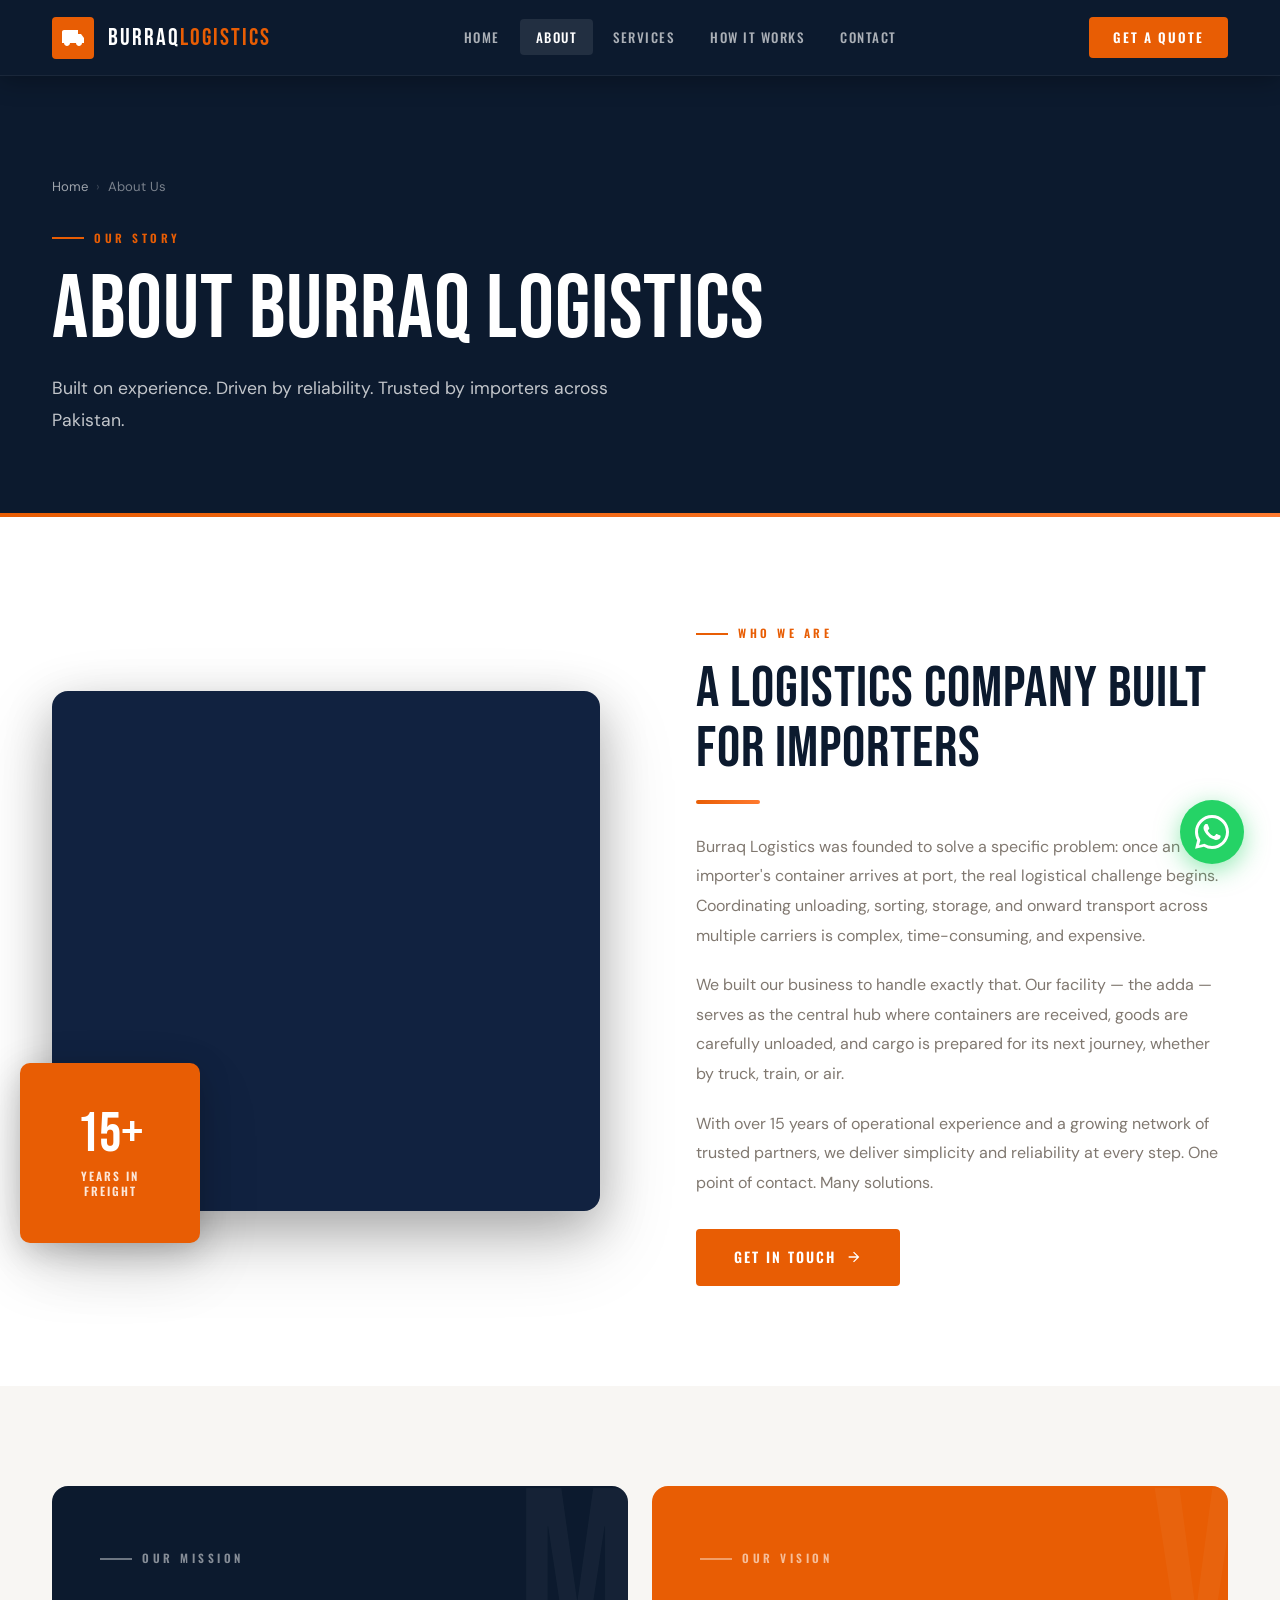
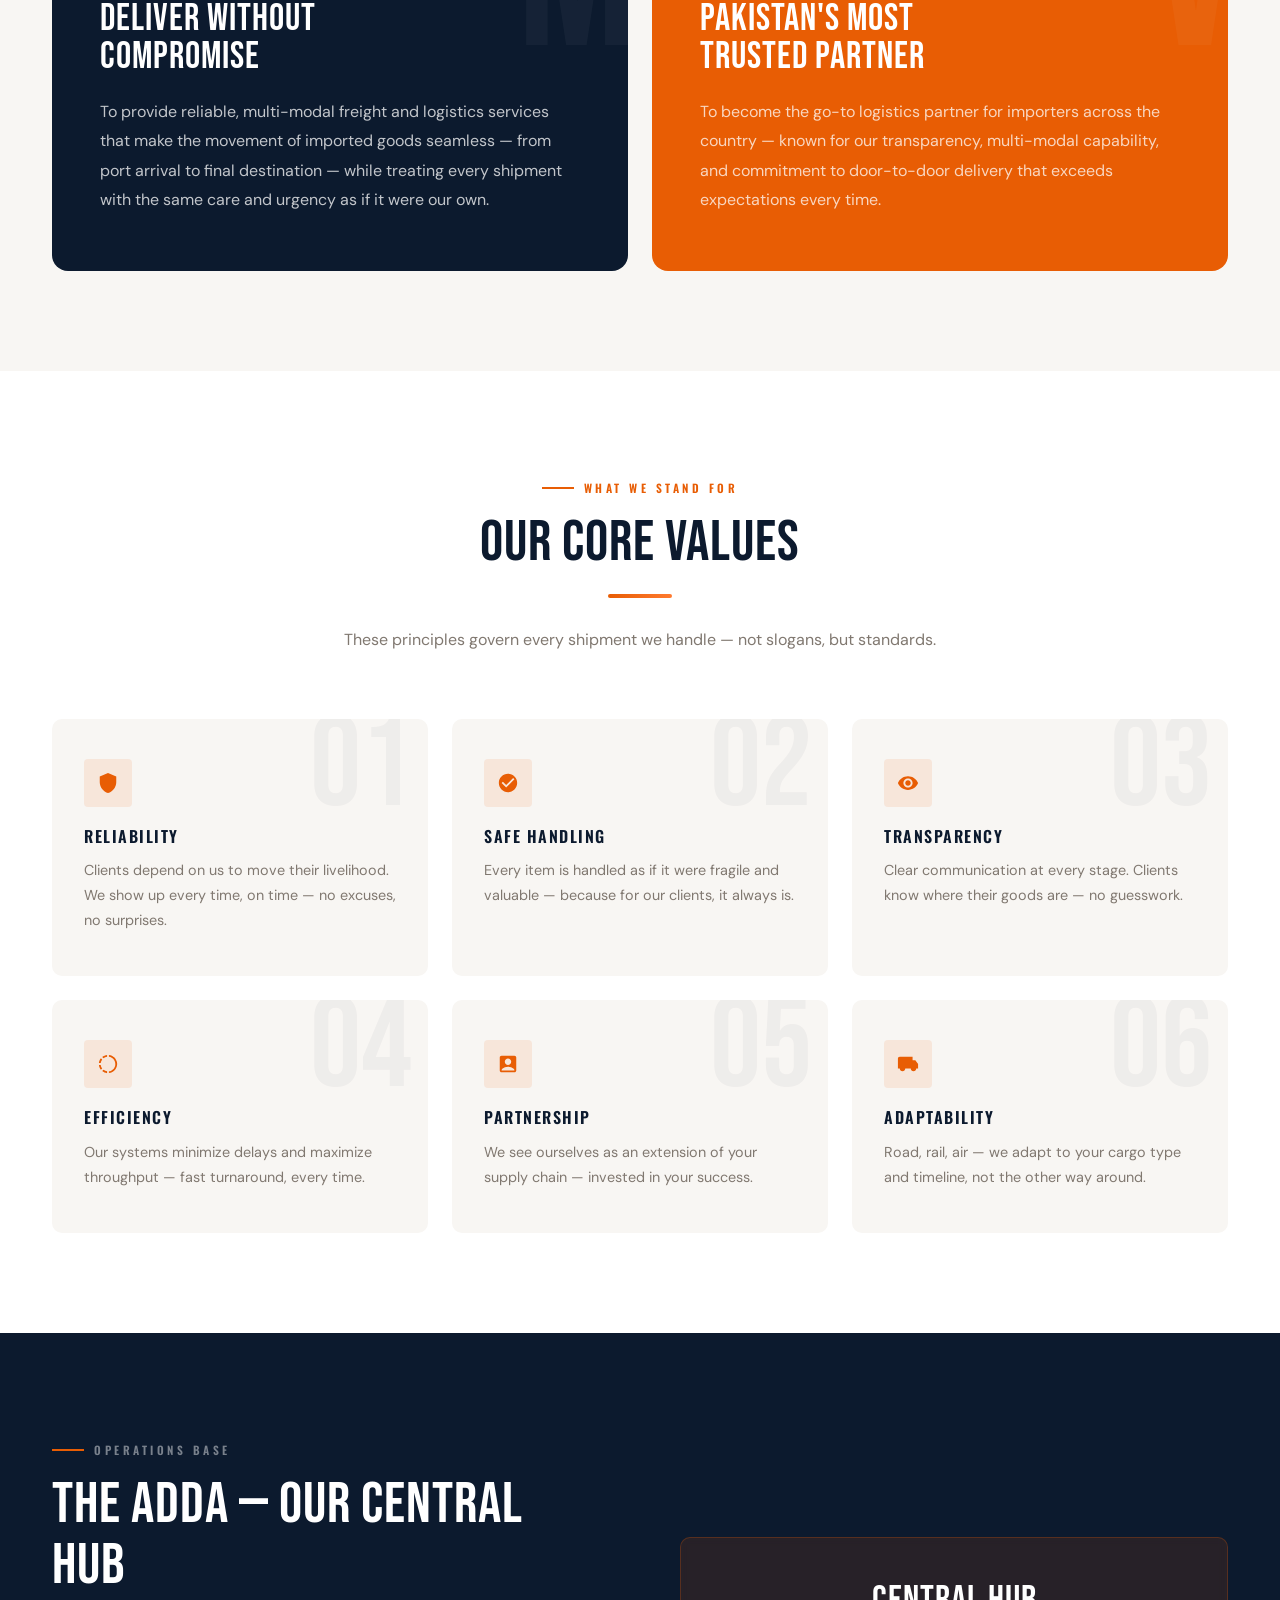
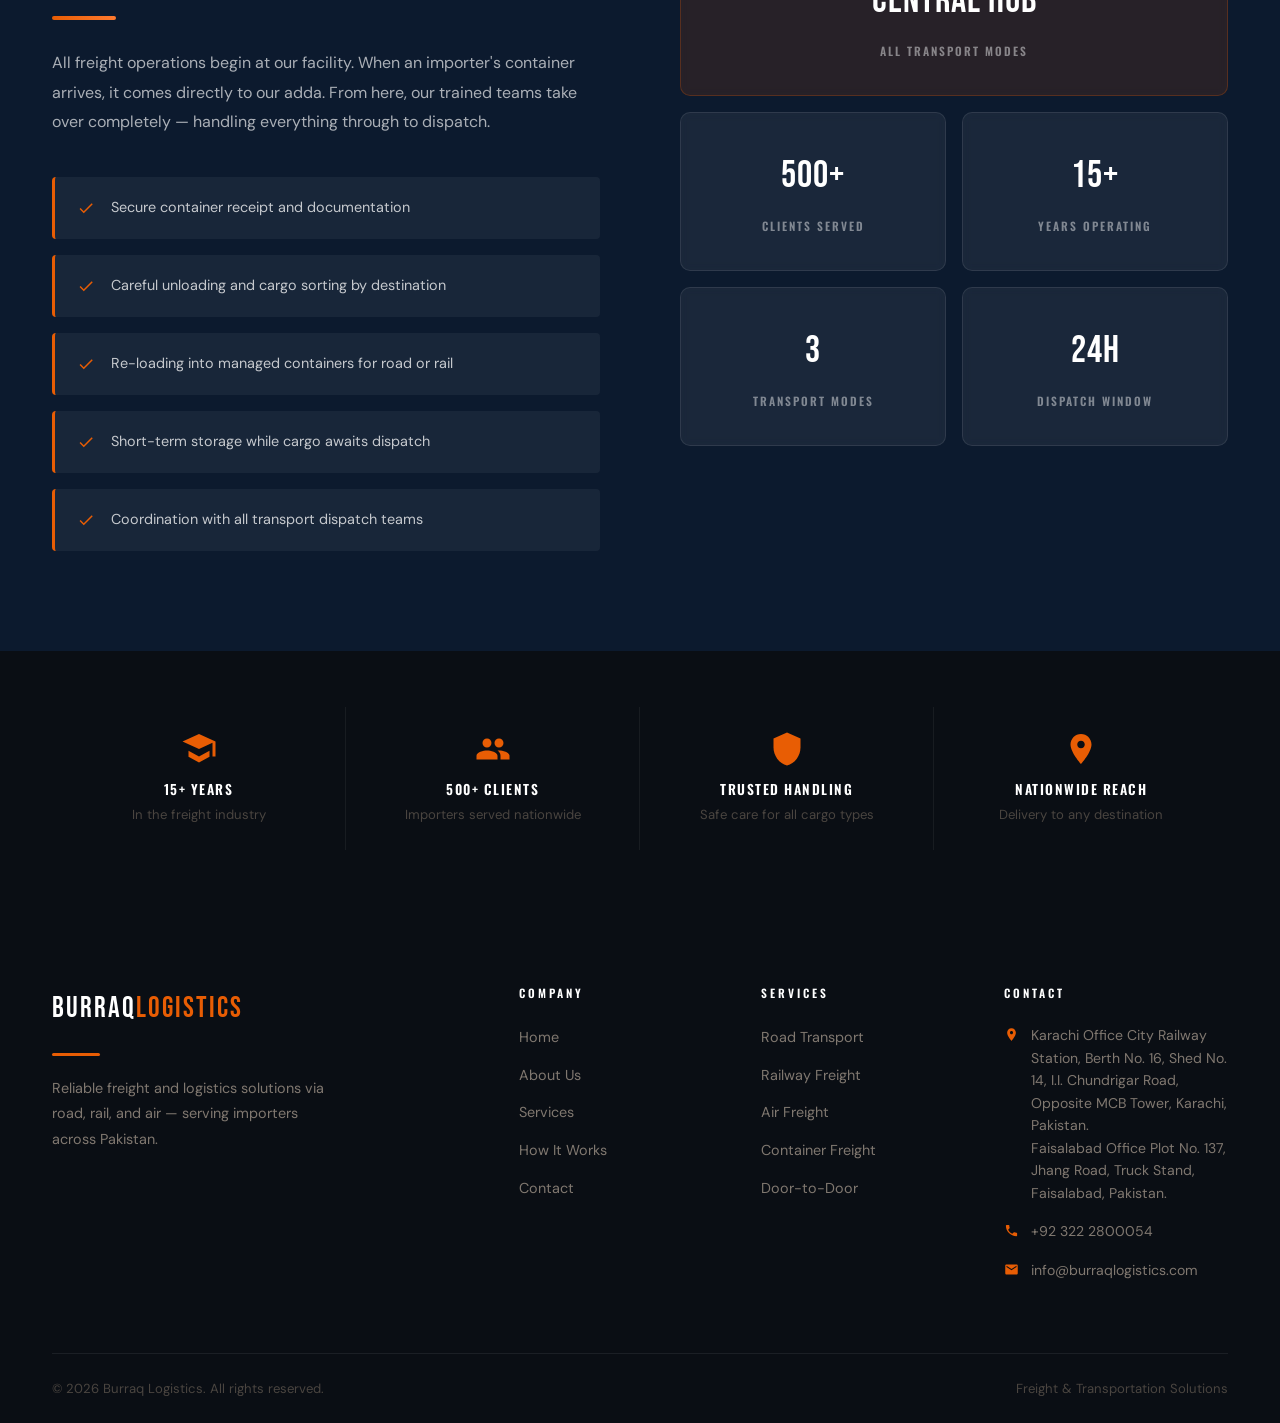
==== about.html @ 2a119b85 "address" ====
<!DOCTYPE html>
<html lang="en">
<head>
  <meta charset="UTF-8" />
  <meta name="viewport" content="width=device-width, initial-scale=1.0" />
  <meta name="description" content="About Burraq Logistics — our story, mission, values, and the facility behind Pakistan's trusted freight operations." />
  <title>About Us — Burraq Logistics</title>
  <link rel="stylesheet" href="css/global.css" />
  <link rel="stylesheet" href="css/about.css" />
</head>
<body>

  <!-- NAVBAR -->
  <nav class="navbar">
    <div class="container navbar__inner">
      <a href="index.html" class="navbar__logo">
        <div class="navbar__logo-mark">
          <svg viewBox="0 0 24 24"><path d="M20 8h-3V4H3c-1.1 0-2 .9-2 2v11h2c0 1.66 1.34 3 3 3s3-1.34 3-3h6c0 1.66 1.34 3 3 3s3-1.34 3-3h2v-5l-3-4z"/></svg>
        </div>
        <span class="navbar__logo-name">Burraq<span>Logistics</span></span>
      </a>
      <ul class="navbar__links">
        <li><a href="index.html">Home</a></li>
        <li><a href="about.html" class="active">About</a></li>
        <li><a href="services.html">Services</a></li>
        <li><a href="how-it-works.html">How It Works</a></li>
        <li><a href="contact.html">Contact</a></li>
      </ul>
      <a href="contact.html" class="navbar__cta">Get a Quote</a>
      <button class="navbar__hamburger" aria-label="Toggle menu" aria-expanded="false">
        <span></span><span></span><span></span>
      </button>
    </div>
    <div class="navbar__mobile-menu">
      <a href="index.html">Home</a>
      <a href="about.html">About</a>
      <a href="services.html">Services</a>
      <a href="how-it-works.html">How It Works</a>
      <a href="contact.html">Contact</a>
      <a href="contact.html" style="color:var(--orange);margin-top:8px;">Get a Quote →</a>
    </div>
  </nav>


  <!-- ============================================================
       PAGE HERO
       IMAGE: images/about-hero.jpg → search "warehouse logistics aerial"
  ============================================================ -->
  <header class="page-hero about-hero">
    <div class="container">
      <div class="page-hero__content">
        <nav class="breadcrumb">
          <a href="index.html">Home</a>
          <span class="sep">›</span>
          <span>About Us</span>
        </nav>
        <span class="eyebrow">Our Story</span>
        <h1>About Burraq Logistics</h1>
        <p>Built on experience. Driven by reliability. Trusted by importers across Pakistan.</p>
      </div>
    </div>
  </header>


  <!-- ============================================================
       STORY SECTION
       IMAGE: images/about-story.jpg
  ============================================================ -->
  <section class="about-story">
    <div class="container">
      <div class="about-story__inner">

        <!-- Left: image with orange accent block -->
        <div class="about-story__visual">
          <div class="about-story__img"></div>
          <div class="about-story__accent">
            <span class="about-story__accent-num">15+</span>
            <span class="about-story__accent-text">Years in<br>Freight</span>
          </div>
        </div>

        <!-- Right: text -->
        <div class="about-story__content">
          <span class="eyebrow">Who We Are</span>
          <h2>A Logistics Company Built for Importers</h2>
          <div class="accent-line"></div>

          <p>
            Burraq Logistics was founded to solve a specific problem: once an importer's
            container arrives at port, the real logistical challenge begins.
            Coordinating unloading, sorting, storage, and onward transport across
            multiple carriers is complex, time-consuming, and expensive.
          </p>

          <p>
            We built our business to handle exactly that. Our facility — the adda —
            serves as the central hub where containers are received, goods are carefully
            unloaded, and cargo is prepared for its next journey, whether by truck, train,
            or air.
          </p>

          <p>
            With over 15 years of operational experience and a growing network of trusted
            partners, we deliver simplicity and reliability at every step. One point of
            contact. Many solutions.
          </p>

          <a href="contact.html" class="btn btn-primary" style="margin-top:12px;">
            Get In Touch
            <svg viewBox="0 0 24 24"><path d="M12 4l-1.41 1.41L16.17 11H4v2h12.17l-5.58 5.59L12 20l8-8z"/></svg>
          </a>
        </div>

      </div>
    </div>
  </section>


  <!-- ============================================================
       MISSION & VISION
  ============================================================ -->
  <section class="mission-vision section-pad">
    <div class="container">
      <div class="mv-grid">

        <!-- Mission -->
        <div class="mv-panel mv-panel--mission" data-num="M">
          <span class="eyebrow">Our Mission</span>
          <h3>Deliver Without<br>Compromise</h3>
          <p>
            To provide reliable, multi-modal freight and logistics services that make
            the movement of imported goods seamless — from port arrival to final
            destination — while treating every shipment with the same care and urgency
            as if it were our own.
          </p>
        </div>

        <!-- Vision -->
        <div class="mv-panel mv-panel--vision" data-num="V">
          <span class="eyebrow" style="color:rgba(255,255,255,0.6);">Our Vision</span>
          <h3>Pakistan's Most<br>Trusted Partner</h3>
          <p>
            To become the go-to logistics partner for importers across the country —
            known for our transparency, multi-modal capability, and commitment to
            door-to-door delivery that exceeds expectations every time.
          </p>
        </div>

      </div>
    </div>
  </section>


  <!-- ============================================================
       OUR VALUES
  ============================================================ -->
  <section class="our-values section-pad">
    <div class="container">

      <div class="our-values__header">
        <span class="eyebrow">What We Stand For</span>
        <h2>Our Core Values</h2>
        <div class="accent-line center"></div>
        <p>These principles govern every shipment we handle — not slogans, but standards.</p>
      </div>

      <div class="values-grid">

        <div class="val-card">
          <span class="val-card__num">01</span>
          <div class="val-card__icon">
            <svg viewBox="0 0 24 24"><path d="M12 1L3 5v6c0 5.55 3.84 10.74 9 12 5.16-1.26 9-6.45 9-12V5l-9-4z"/></svg>
          </div>
          <h4>Reliability</h4>
          <p>Clients depend on us to move their livelihood. We show up every time, on time — no excuses, no surprises.</p>
        </div>

        <div class="val-card">
          <span class="val-card__num">02</span>
          <div class="val-card__icon">
            <svg viewBox="0 0 24 24"><path d="M12 2C6.48 2 2 6.48 2 12s4.48 10 10 10 10-4.48 10-10S17.52 2 12 2zm-2 15l-5-5 1.41-1.41L10 14.17l7.59-7.59L19 8l-9 9z"/></svg>
          </div>
          <h4>Safe Handling</h4>
          <p>Every item is handled as if it were fragile and valuable — because for our clients, it always is.</p>
        </div>

        <div class="val-card">
          <span class="val-card__num">03</span>
          <div class="val-card__icon">
            <svg viewBox="0 0 24 24"><path d="M12 4.5C7 4.5 2.73 7.61 1 12c1.73 4.39 6 7.5 11 7.5s9.27-3.11 11-7.5c-1.73-4.39-6-7.5-11-7.5zM12 17c-2.76 0-5-2.24-5-5s2.24-5 5-5 5 2.24 5 5-2.24 5-5 5zm0-8c-1.66 0-3 1.34-3 3s1.34 3 3 3 3-1.34 3-3-1.34-3-3-3z"/></svg>
          </div>
          <h4>Transparency</h4>
          <p>Clear communication at every stage. Clients know where their goods are — no guesswork.</p>
        </div>

        <div class="val-card">
          <span class="val-card__num">04</span>
          <div class="val-card__icon">
            <svg viewBox="0 0 24 24"><path d="M13 2.05V4.05C17.39 4.59 20.5 8.58 19.96 12.97C19.5 16.61 16.64 19.5 13 19.93V21.93C18.5 21.38 22.5 16.5 21.95 11C21.5 6.25 17.73 2.5 13 2.05M11 2.06C9.05 2.25 7.19 3 5.67 4.26L7.1 5.74C8.22 4.84 9.57 4.26 11 4.06M4.26 5.67C3 7.19 2.25 9.04 2.05 11H4.05C4.24 9.58 4.8 8.23 5.69 7.1M2.06 13C2.26 14.96 3.03 16.81 4.27 18.33L5.69 16.9C4.81 15.77 4.24 14.42 4.06 13M7.1 18.37L5.67 19.74C7.18 21 9.04 21.79 11 22V20C9.58 19.82 8.23 19.25 7.1 18.37Z"/></svg>
          </div>
          <h4>Efficiency</h4>
          <p>Our systems minimize delays and maximize throughput — fast turnaround, every time.</p>
        </div>

        <div class="val-card">
          <span class="val-card__num">05</span>
          <div class="val-card__icon">
            <svg viewBox="0 0 24 24"><path d="M19 3H5c-1.1 0-2 .9-2 2v14c0 1.1.9 2 2 2h14c1.1 0 2-.9 2-2V5c0-1.1-.9-2-2-2zm-7 3c1.93 0 3.5 1.57 3.5 3.5S13.93 13 12 13s-3.5-1.57-3.5-3.5S10.07 6 12 6zm7 13H5v-.23c0-.62.28-1.2.76-1.58C7.47 15.82 9.64 15 12 15s4.53.82 6.24 2.19c.48.38.76.97.76 1.58V19z"/></svg>
          </div>
          <h4>Partnership</h4>
          <p>We see ourselves as an extension of your supply chain — invested in your success.</p>
        </div>

        <div class="val-card">
          <span class="val-card__num">06</span>
          <div class="val-card__icon">
            <svg viewBox="0 0 24 24"><path d="M20 8h-3V4H3c-1.1 0-2 .9-2 2v11h2c0 1.66 1.34 3 3 3s3-1.34 3-3h6c0 1.66 1.34 3 3 3s3-1.34 3-3h2v-5l-3-4z"/></svg>
          </div>
          <h4>Adaptability</h4>
          <p>Road, rail, air — we adapt to your cargo type and timeline, not the other way around.</p>
        </div>

      </div>
    </div>
  </section>


  <!-- ============================================================
       FACILITY SECTION
       IMAGE: images/facility.jpg → search "warehouse interior industrial"
  ============================================================ -->
  <section class="facility-section section-pad">
    <div class="container">
      <div class="facility-section__inner">

        <!-- Left: text content -->
        <div class="facility-section__content">
          <span class="eyebrow" style="color:rgba(255,255,255,0.45);">Operations Base</span>
          <h2>The Adda — Our Central Hub</h2>
          <div class="accent-line"></div>

          <p>
            All freight operations begin at our facility. When an importer's container
            arrives, it comes directly to our adda. From here, our trained teams take
            over completely — handling everything through to dispatch.
          </p>

          <div class="facility-features">
            <div class="fac-feature">
              <svg viewBox="0 0 24 24"><path d="M9 16.17L4.83 12l-1.42 1.41L9 19 21 7l-1.41-1.41z"/></svg>
              <p>Secure container receipt and documentation</p>
            </div>
            <div class="fac-feature">
              <svg viewBox="0 0 24 24"><path d="M9 16.17L4.83 12l-1.42 1.41L9 19 21 7l-1.41-1.41z"/></svg>
              <p>Careful unloading and cargo sorting by destination</p>
            </div>
            <div class="fac-feature">
              <svg viewBox="0 0 24 24"><path d="M9 16.17L4.83 12l-1.42 1.41L9 19 21 7l-1.41-1.41z"/></svg>
              <p>Re-loading into managed containers for road or rail</p>
            </div>
            <div class="fac-feature">
              <svg viewBox="0 0 24 24"><path d="M9 16.17L4.83 12l-1.42 1.41L9 19 21 7l-1.41-1.41z"/></svg>
              <p>Short-term storage while cargo awaits dispatch</p>
            </div>
            <div class="fac-feature">
              <svg viewBox="0 0 24 24"><path d="M9 16.17L4.83 12l-1.42 1.41L9 19 21 7l-1.41-1.41z"/></svg>
              <p>Coordination with all transport dispatch teams</p>
            </div>
          </div>
        </div>

        <!-- Right: metric cards -->
        <div class="facility-metrics">

          <div class="fac-metric">
            <span class="fac-metric__value">Central Hub</span>
            <span class="fac-metric__label">All Transport Modes</span>
          </div>

          <div class="fac-metric">
            <span class="fac-metric__value">500+</span>
            <span class="fac-metric__label">Clients Served</span>
          </div>

          <div class="fac-metric">
            <span class="fac-metric__value">15+</span>
            <span class="fac-metric__label">Years Operating</span>
          </div>

          <div class="fac-metric">
            <span class="fac-metric__value">3</span>
            <span class="fac-metric__label">Transport Modes</span>
          </div>

          <div class="fac-metric">
            <span class="fac-metric__value">24h</span>
            <span class="fac-metric__label">Dispatch Window</span>
          </div>

        </div>

      </div>
    </div>
  </section>


  <!-- ============================================================
       TRUST STRIP
  ============================================================ -->
  <section class="trust-strip">
    <div class="container">
      <div class="trust-strip__grid">

        <div class="trust-strip__item">
          <svg viewBox="0 0 24 24"><path d="M12 2L1 7l11 5 9-4.09V17h2V7L12 2zM5 13.18v4L12 21l7-3.82v-4L12 17l-7-3.82z"/></svg>
          <h4>15+ Years</h4>
          <p>In the freight industry</p>
        </div>

        <div class="trust-strip__item">
          <svg viewBox="0 0 24 24"><path d="M16 11c1.66 0 2.99-1.34 2.99-3S17.66 5 16 5c-1.66 0-3 1.34-3 3s1.34 3 3 3zm-8 0c1.66 0 2.99-1.34 2.99-3S9.66 5 8 5C6.34 5 5 6.34 5 8s1.34 3 3 3zm0 2c-2.33 0-7 1.17-7 3.5V19h14v-2.5c0-2.33-4.67-3.5-7-3.5zm8 0c-.29 0-.62.02-.97.05 1.16.84 1.97 1.97 1.97 3.45V19h6v-2.5c0-2.33-4.67-3.5-7-3.5z"/></svg>
          <h4>500+ Clients</h4>
          <p>Importers served nationwide</p>
        </div>

        <div class="trust-strip__item">
          <svg viewBox="0 0 24 24"><path d="M12 1L3 5v6c0 5.55 3.84 10.74 9 12 5.16-1.26 9-6.45 9-12V5l-9-4z"/></svg>
          <h4>Trusted Handling</h4>
          <p>Safe care for all cargo types</p>
        </div>

        <div class="trust-strip__item">
          <svg viewBox="0 0 24 24"><path d="M12 2C8.13 2 5 5.13 5 9c0 5.25 7 13 7 13s7-7.75 7-13c0-3.87-3.13-7-7-7zm0 9.5c-1.38 0-2.5-1.12-2.5-2.5s1.12-2.5 2.5-2.5 2.5 1.12 2.5 2.5-1.12 2.5-2.5 2.5z"/></svg>
          <h4>Nationwide Reach</h4>
          <p>Delivery to any destination</p>
        </div>

      </div>
    </div>
  </section>


  <!-- FOOTER -->
  <footer>
    <div class="container">
      <div class="footer__top">
        <div class="footer__brand">
          <div class="logo-text">Burraq<span>Logistics</span></div>
          <div class="footer__brand-line"></div>
          <p>Reliable freight and logistics solutions via road, rail, and air — serving importers across Pakistan.</p>
        </div>
        <div class="footer__col">
          <h6>Company</h6>
          <ul>
            <li><a href="index.html">Home</a></li>
            <li><a href="about.html">About Us</a></li>
            <li><a href="services.html">Services</a></li>
            <li><a href="how-it-works.html">How It Works</a></li>
            <li><a href="contact.html">Contact</a></li>
          </ul>
        </div>
        <div class="footer__col">
          <h6>Services</h6>
          <ul>
            <li><a href="services.html#road">Road Transport</a></li>
            <li><a href="services.html#railway">Railway Freight</a></li>
            <li><a href="services.html#air">Air Freight</a></li>
            <li><a href="services.html#container">Container Freight</a></li>
            <li><a href="services.html#door-to-door">Door-to-Door</a></li>
          </ul>
        </div>
        <div class="footer__col">
          <h6>Contact</h6>
          <div class="footer__contact-row">
            <svg viewBox="0 0 24 24"><path d="M12 2C8.13 2 5 5.13 5 9c0 5.25 7 13 7 13s7-7.75 7-13c0-3.87-3.13-7-7-7zm0 9.5c-1.38 0-2.5-1.12-2.5-2.5s1.12-2.5 2.5-2.5 2.5 1.12 2.5 2.5-1.12 2.5-2.5 2.5z"/></svg>
            <span>Karachi Office City Railway Station, Berth No. 16, Shed No. 14, I.I. Chundrigar Road, Opposite MCB Tower, Karachi, Pakistan. 
            </br>Faisalabad Office Plot No. 137, Jhang Road, Truck Stand, Faisalabad, Pakistan.</span>
          </div>
          <div class="footer__contact-row">
            <svg viewBox="0 0 24 24"><path d="M6.62 10.79c1.44 2.83 3.76 5.14 6.59 6.59l2.2-2.2c.27-.27.67-.36 1.02-.24 1.12.37 2.33.57 3.57.57.55 0 1 .45 1 1V20c0 .55-.45 1-1 1-9.39 0-17-7.61-17-17 0-.55.45-1 1-1h3.5c.55 0 1 .45 1 1 0 1.25.2 2.45.57 3.57.11.35.03.74-.25 1.02l-2.2 2.2z"/></svg>
            <span>+92 322 2800054</span>
          </div>
          <div class="footer__contact-row">
            <svg viewBox="0 0 24 24"><path d="M20 4H4c-1.1 0-1.99.9-1.99 2L2 18c0 1.1.9 2 2 2h16c1.1 0 2-.9 2-2V6c0-1.1-.9-2-2-2zm0 4l-8 5-8-5V6l8 5 8-5v2z"/></svg>
            <span>info@burraqlogistics.com</span>
          </div>
        </div>
      </div>
      <div class="footer__bottom">
        <span>&copy; <span class="footer-year">2025</span> Burraq Logistics. All rights reserved.</span>
        <span>Freight &amp; Transportation Solutions</span>
      </div>
    </div>
  </footer>

  <script src="js/main.js"></script>

<a 
  href="https://wa.me/923222800054?text=Hi%2C%20I%27d%20like%20to%20enquire%20about%20freight%20services."
  class="whatsapp-float"
  target="_blank"
  rel="noopener noreferrer"
>
  <svg viewBox="0 0 24 24"><path d="M17.472 14.382c-.297-.149-1.758-.867-2.03-.967-.273-.099-.471-.148-.67.15-.197.297-.767.966-.94 1.164-.173.199-.347.223-.644.075-.297-.15-1.255-.463-2.39-1.475-.883-.788-1.48-1.761-1.653-2.059-.173-.297-.018-.458.13-.606.134-.133.298-.347.446-.52.149-.174.198-.298.298-.497.099-.198.05-.371-.025-.52-.075-.149-.669-1.612-.916-2.207-.242-.579-.487-.5-.669-.51-.173-.008-.371-.01-.57-.01-.198 0-.52.074-.792.372-.272.297-1.04 1.016-1.04 2.479 0 1.462 1.065 2.875 1.213 3.074.149.198 2.096 3.2 5.077 4.487.709.306 1.262.489 1.694.625.712.227 1.36.195 1.871.118.571-.085 1.758-.719 2.006-1.413.248-.694.248-1.289.173-1.413-.074-.124-.272-.198-.57-.347z"/><path d="M12 0C5.373 0 0 5.373 0 12c0 2.122.554 4.118 1.523 5.847L.057 23.882l6.194-1.438A11.934 11.934 0 0012 24c6.627 0 12-5.373 12-12S18.627 0 12 0zm0 21.894a9.878 9.878 0 01-5.031-1.378l-.361-.214-3.741.981.999-3.648-.235-.374A9.855 9.855 0 012.106 12C2.106 6.58 6.58 2.106 12 2.106S21.894 6.58 21.894 12 17.42 21.894 12 21.894z"/></svg>
</a>

</body>
</html>
---- css/global.css ----
/* ============================================================
   global.css — Foundation styles for ALL pages
   Design: Premium industrial logistics — bold, image-driven,
   authoritative. Inspired by Maersk, DHL, XPO Logistics.
   Fonts: Bebas Neue (display) + DM Sans (body)
   ============================================================ */

/* ── Google Fonts ── */
@import url('https://fonts.googleapis.com/css2?family=Bebas+Neue&family=DM+Sans:wght@300;400;500;600;700&family=Oswald:wght@400;500;600;700&display=swap');

/* ── Design Tokens ── */
:root {
  /* Core brand colors */
  --navy:        #0c1a2e;
  --navy-mid:    #112240;
  --navy-light:  #1a3458;
  --orange:      #e85d04;
  --orange-dk:   #c44d00;
  --orange-lt:   #ff7a2f;

  /* Neutral palette */
  --white:       #ffffff;
  --off-white:   #f8f6f3;
  --gray-50:     #f2f0ed;
  --gray-100:    #e8e4df;
  --gray-300:    #b8b2aa;
  --gray-500:    #807870;
  --gray-700:    #4a4540;
  --black:       #0a0e14;

  /* Typography */
  --font-display: 'Bebas Neue', 'Oswald', sans-serif;
  --font-heading: 'Oswald', sans-serif;
  --font-body:    'DM Sans', sans-serif;

  /* Layout */
  --max-width: 1240px;
  --nav-height: 76px;

  /* Shadows */
  --shadow-sm:  0 1px 4px rgba(0,0,0,0.08), 0 4px 12px rgba(0,0,0,0.06);
  --shadow-md:  0 4px 16px rgba(0,0,0,0.12), 0 8px 32px rgba(0,0,0,0.08);
  --shadow-lg:  0 8px 32px rgba(0,0,0,0.18), 0 24px 64px rgba(0,0,0,0.12);
  --shadow-xl:  0 16px 48px rgba(0,0,0,0.24), 0 32px 80px rgba(0,0,0,0.16);

  /* Border radius */
  --r-sm: 4px;
  --r-md: 10px;
  --r-lg: 16px;

  /* Image overlays */
  --overlay-dark:  rgba(12, 26, 46, 0.75);
  --overlay-mid:   rgba(12, 26, 46, 0.55);
  --overlay-light: rgba(12, 26, 46, 0.35);
}

/* ── Reset ── */
*, *::before, *::after {
  box-sizing: border-box;
  margin: 0;
  padding: 0;
}

html {
  scroll-behavior: smooth;
  font-size: 16px;
  -webkit-font-smoothing: antialiased;
}

body {
  font-family: var(--font-body);
  background-color: var(--white);
  color: var(--gray-700);
  line-height: 1.6;
  min-height: 100vh;
  display: flex;
  flex-direction: column;
}

img {
  max-width: 100%;
  height: auto;
  display: block;
}

a { text-decoration: none; color: inherit; }
ul { list-style: none; }
button { font-family: inherit; }

/* ── Typography ── */
h1, h2, h3 {
  font-family: var(--font-display);
  font-weight: 400; /* Bebas Neue is inherently bold */
  letter-spacing: 1px;
  line-height: 1.05;
  color: var(--navy);
}

h4, h5, h6 {
  font-family: var(--font-heading);
  font-weight: 600;
  line-height: 1.2;
  color: var(--navy);
}

h1 { font-size: clamp(3rem, 7vw, 6rem); }
h2 { font-size: clamp(2.2rem, 4.5vw, 3.6rem); }
h3 { font-size: clamp(1.6rem, 3vw, 2.4rem); }
h4 { font-size: clamp(1.1rem, 2vw, 1.4rem); }
h5 { font-size: 1rem; }

p {
  font-size: 1rem;
  line-height: 1.8;
  color: var(--gray-500);
}

/* ── Layout Utilities ── */
.container {
  width: 100%;
  max-width: var(--max-width);
  margin: 0 auto;
  padding: 0 32px;
}

.section-pad     { padding: 100px 0; }
.section-pad-sm  { padding: 64px 0; }
.section-pad-lg  { padding: 128px 0; }

/* Eyebrow label above headings */
.eyebrow {
  display: inline-flex;
  align-items: center;
  gap: 10px;
  font-family: var(--font-heading);
  font-size: 0.72rem;
  font-weight: 600;
  letter-spacing: 3.5px;
  text-transform: uppercase;
  color: var(--orange);
  margin-bottom: 16px;
}

/* Decorative line before eyebrow text */
.eyebrow::before {
  content: '';
  display: block;
  width: 32px;
  height: 2px;
  background-color: var(--orange);
  flex-shrink: 0;
}

/* Orange accent underline under headings */
.accent-line {
  width: 64px;
  height: 4px;
  background: linear-gradient(to right, var(--orange), var(--orange-lt));
  border-radius: 2px;
  margin: 20px 0 28px;
}

.accent-line.center { margin-left: auto; margin-right: auto; }

/* ── Buttons ── */
.btn {
  display: inline-flex;
  align-items: center;
  gap: 10px;
  font-family: var(--font-heading);
  font-size: 0.875rem;
  font-weight: 600;
  letter-spacing: 2px;
  text-transform: uppercase;
  padding: 15px 36px;
  border-radius: var(--r-sm);
  border: 2px solid transparent;
  cursor: pointer;
  transition: all 0.22s ease;
  white-space: nowrap;
}

/* Arrow icon inside button */
.btn svg {
  width: 16px;
  height: 16px;
  fill: currentColor;
  transition: transform 0.2s ease;
}

.btn:hover svg { transform: translateX(3px); }

/* Solid orange */
.btn-primary {
  background: var(--orange);
  color: var(--white);
  border-color: var(--orange);
}
.btn-primary:hover {
  background: var(--orange-dk);
  border-color: var(--orange-dk);
  transform: translateY(-1px);
  box-shadow: 0 6px 20px rgba(232,93,4,0.35);
}

/* Outline white (for dark backgrounds) */
.btn-outline {
  background: transparent;
  color: var(--white);
  border-color: rgba(255,255,255,0.6);
}
.btn-outline:hover {
  background: var(--white);
  color: var(--navy);
  border-color: var(--white);
}

/* Outline dark (for light backgrounds) */
.btn-outline-dark {
  background: transparent;
  color: var(--navy);
  border-color: var(--navy);
}
.btn-outline-dark:hover {
  background: var(--navy);
  color: var(--white);
}

/* ── NAVBAR ── */
.navbar {
  position: sticky;
  top: 0;
  z-index: 1000;
  height: var(--nav-height);
  background-color: var(--navy);
  border-bottom: 1px solid rgba(255,255,255,0.06);
  box-shadow: 0 4px 24px rgba(0,0,0,0.3);
}

.navbar__inner {
  height: 100%;
  display: flex;
  align-items: center;
  justify-content: space-between;
  gap: 32px;
}

/* Logo */
.navbar__logo {
  display: flex;
  align-items: center;
  gap: 14px;
  flex-shrink: 0;
}

.navbar__logo-mark {
  width: 42px;
  height: 42px;
  background: var(--orange);
  border-radius: var(--r-sm);
  display: flex;
  align-items: center;
  justify-content: center;
}

.navbar__logo-mark svg {
  width: 24px;
  height: 24px;
  fill: var(--white);
}

.navbar__logo-name {
  font-family: var(--font-display);
  font-size: 1.5rem;
  letter-spacing: 2px;
  color: var(--white);
  line-height: 1;
}

.navbar__logo-name span { color: var(--orange); }

/* Nav links */
.navbar__links {
  display: flex;
  align-items: center;
  gap: 4px;
}

.navbar__links a {
  font-family: var(--font-heading);
  font-size: 0.82rem;
  font-weight: 500;
  letter-spacing: 1.5px;
  text-transform: uppercase;
  color: rgba(255,255,255,0.65);
  padding: 8px 16px;
  border-radius: var(--r-sm);
  transition: color 0.2s, background 0.2s;
}

.navbar__links a:hover,
.navbar__links a.active {
  color: var(--white);
  background: rgba(255,255,255,0.09);
}

/* Nav CTA */
.navbar__cta {
  font-family: var(--font-heading);
  font-size: 0.82rem;
  font-weight: 600;
  letter-spacing: 2px;
  text-transform: uppercase;
  color: var(--white);
  background: var(--orange);
  padding: 10px 24px;
  border-radius: var(--r-sm);
  border: none;
  cursor: pointer;
  transition: background 0.2s, box-shadow 0.2s;
  white-space: nowrap;
}

.navbar__cta:hover {
  background: var(--orange-dk);
  box-shadow: 0 4px 16px rgba(232,93,4,0.4);
}

/* Hamburger */
.navbar__hamburger {
  display: none;
  flex-direction: column;
  justify-content: space-between;
  width: 28px;
  height: 20px;
  background: none;
  border: none;
  cursor: pointer;
  padding: 0;
}

.navbar__hamburger span {
  display: block;
  width: 100%;
  height: 2px;
  background: var(--white);
  border-radius: 2px;
  transition: transform 0.3s, opacity 0.3s;
}

/* Mobile menu */
.navbar__mobile-menu {
  display: none;
  position: absolute;
  top: var(--nav-height);
  left: 0;
  right: 0;
  background: var(--navy-mid);
  flex-direction: column;
  gap: 2px;
  padding: 16px 24px 24px;
  border-top: 2px solid var(--orange);
  box-shadow: var(--shadow-lg);
}

.navbar__mobile-menu.open { display: flex; }

.navbar__mobile-menu a {
  font-family: var(--font-heading);
  font-size: 0.95rem;
  font-weight: 500;
  letter-spacing: 1.5px;
  text-transform: uppercase;
  color: rgba(255,255,255,0.7);
  padding: 14px 8px;
  border-bottom: 1px solid rgba(255,255,255,0.06);
  transition: color 0.2s;
}

.navbar__mobile-menu a:last-child { border-bottom: none; }
.navbar__mobile-menu a:hover { color: var(--orange); }

/* ── PAGE HERO BANNER (inner pages) ── */
/* Background image set in each page's CSS */
.page-hero {
  position: relative;
  padding: 100px 0 80px;
  background-color: var(--navy);
  background-size: cover;
  background-position: center;
  overflow: hidden;
}

/* Dark overlay on hero image */
.page-hero::before {
  content: '';
  position: absolute;
  inset: 0;
  background: linear-gradient(
    135deg,
    rgba(12, 26, 46, 0.92) 0%,
    rgba(12, 26, 46, 0.70) 100%
  );
}

/* Orange bottom border */
.page-hero::after {
  content: '';
  position: absolute;
  bottom: 0;
  left: 0;
  right: 0;
  height: 4px;
  background: linear-gradient(to right, var(--orange), var(--orange-lt));
}

.page-hero__content {
  position: relative;
  z-index: 1;
}

.page-hero h1 {
  color: var(--white);
  margin-bottom: 16px;
}

.page-hero p {
  color: rgba(255,255,255,0.75);
  font-size: 1.1rem;
  max-width: 580px;
}

/* Breadcrumb */
.breadcrumb {
  display: flex;
  align-items: center;
  gap: 8px;
  font-family: var(--font-body);
  font-size: 0.82rem;
  color: rgba(255,255,255,0.45);
  margin-bottom: 24px;
}

.breadcrumb a {
  color: rgba(255,255,255,0.6);
  transition: color 0.2s;
}

.breadcrumb a:hover { color: var(--orange); }
.breadcrumb .sep { opacity: 0.4; }

/* ── FOOTER ── */
footer {
  background-color: var(--black);
  color: var(--gray-300);
  margin-top: auto;
}

.footer__top {
  padding: 80px 0 56px;
  display: grid;
  grid-template-columns: 2.2fr 1fr 1fr 1.2fr;
  gap: 56px;
  border-bottom: 1px solid rgba(255,255,255,0.07);
}

/* Brand column */
.footer__brand .logo-text {
  font-family: var(--font-display);
  font-size: 1.8rem;
  letter-spacing: 2px;
  color: var(--white);
}

.footer__brand .logo-text span { color: var(--orange); }

.footer__brand p {
  margin-top: 16px;
  font-size: 0.9rem;
  color: var(--gray-500);
  line-height: 1.8;
  max-width: 280px;
}

/* Orange divider under brand */
.footer__brand-line {
  width: 48px;
  height: 3px;
  background: var(--orange);
  border-radius: 2px;
  margin: 20px 0;
}

/* Nav columns */
.footer__col h6 {
  font-family: var(--font-heading);
  font-size: 0.72rem;
  font-weight: 600;
  letter-spacing: 3px;
  text-transform: uppercase;
  color: var(--white);
  margin-bottom: 24px;
}

.footer__col ul {
  display: flex;
  flex-direction: column;
  gap: 12px;
}

.footer__col ul li a {
  font-size: 0.9rem;
  color: var(--gray-500);
  transition: color 0.2s, padding-left 0.2s;
}

.footer__col ul li a:hover {
  color: var(--orange);
  padding-left: 4px;
}

/* Contact items */
.footer__contact-row {
  display: flex;
  align-items: flex-start;
  gap: 12px;
  margin-bottom: 16px;
  font-size: 0.88rem;
  color: var(--gray-500);
  line-height: 1.6;
}

.footer__contact-row svg {
  width: 15px;
  height: 15px;
  fill: var(--orange);
  flex-shrink: 0;
  margin-top: 3px;
}

/* Bottom bar */
.footer__bottom {
  padding: 24px 0;
  display: flex;
  align-items: center;
  justify-content: space-between;
  font-size: 0.82rem;
  color: var(--gray-700);
}

/* ── RESPONSIVE ── */
@media (max-width: 1024px) {
  .footer__top {
    grid-template-columns: 1fr 1fr;
    gap: 40px;
  }
}

@media (max-width: 768px) {
  .container { padding: 0 20px; }

  .navbar__links,
  .navbar__cta { display: none; }

  .navbar__hamburger { display: flex; }

  .footer__top {
    grid-template-columns: 1fr;
    gap: 32px;
    padding: 56px 0 40px;
  }

  .footer__bottom {
    flex-direction: column;
    gap: 8px;
    text-align: center;
  }

  .section-pad    { padding: 72px 0; }
  .section-pad-lg { padding: 96px 0; }
}
/* ── WHATSAPP FLOATING BUTTON ── */
.whatsapp-float {
  position: fixed;
  bottom: 36px;
  right: 36px;
  z-index: 9999;
  width: 64px;
  height: 64px;
  border-radius: 50%;
  background: #25d366;
  display: flex;
  align-items: center;
  justify-content: center;
  box-shadow: 0 6px 24px rgba(37,211,102,0.5);
  transition: transform 0.2s, box-shadow 0.2s;
}

.whatsapp-float:hover {
  transform: scale(1.12);
  box-shadow: 0 10px 32px rgba(37,211,102,0.6);
}

.whatsapp-float svg {
  width: 34px;
  height: 34px;
  fill: #fff;
}
---- css/about.css ----
/* ============================================================
   about.css — About page styles
   Sections: Story, Mission/Vision, Values, Facility, Trust strip
   ============================================================ */

/* ── PAGE HERO ──
   IMAGE: images/about-hero.jpg → search "warehouse logistics aerial"
── */
.page-hero.about-hero {
  background-image: url('https://res.cloudinary.com/dwaxgussx/image/upload/v1773956837/about-hero_ylbat6.avif');
  min-height: 420px;
  display: flex;
  align-items: center;
}

/* ── STORY SECTION ──
   Two columns: large image left, text content right
   IMAGE: images/about-story.jpg → search "logistics team professional"
── */
.about-story {
  background: var(--white);
  padding: 100px 0;
}

.about-story__inner {
  display: grid;
  grid-template-columns: 1fr 1fr;
  gap: 80px;
  align-items: center;
}

/* Left: image with orange accent block */
.about-story__visual {
  position: relative;
}

.about-story__img {
  width: 100%;
  height: 520px;
  border-radius: var(--r-lg);
  background-color: var(--navy-mid);
  background-image: url('https://res.cloudinary.com/dwaxgussx/image/upload/v1773956838/about-story_v6yzyf.avif');
  background-size: cover;
  background-position: center;
  box-shadow: var(--shadow-xl);
}

/* Orange accent block that overlaps bottom-left of image */
.about-story__accent {
  position: absolute;
  bottom: -32px;
  left: -32px;
  width: 180px;
  height: 180px;
  background: var(--orange);
  border-radius: var(--r-md);
  display: flex;
  flex-direction: column;
  align-items: center;
  justify-content: center;
  text-align: center;
  box-shadow: var(--shadow-lg);
  padding: 20px;
}

.about-story__accent-num {
  font-family: var(--font-display);
  font-size: 3.5rem;
  color: var(--white);
  line-height: 1;
}

.about-story__accent-text {
  font-family: var(--font-heading);
  font-size: 0.72rem;
  font-weight: 600;
  letter-spacing: 2px;
  text-transform: uppercase;
  color: rgba(255,255,255,0.85);
  margin-top: 6px;
  line-height: 1.3;
}

/* Right: story text */
.about-story__content { padding-left: 16px; }

.about-story__content h2 {
  color: var(--navy);
  margin-bottom: 8px;
}

.about-story__content p {
  font-size: 1rem;
  line-height: 1.85;
  color: var(--gray-500);
  margin-bottom: 20px;
}

/* ── MISSION / VISION ──
   Two full-width panels side by side
── */
.mission-vision {
  background: var(--off-white);
  padding: 100px 0;
}

.mv-grid {
  display: grid;
  grid-template-columns: 1fr 1fr;
  gap: 24px;
}

/* Each panel */
.mv-panel {
  border-radius: var(--r-lg);
  padding: 56px 48px;
  position: relative;
  overflow: hidden;
}

.mv-panel--mission { background: var(--navy); }
.mv-panel--vision  { background: var(--orange); }

/* Decorative large number watermark */
.mv-panel::before {
  content: attr(data-num);
  position: absolute;
  top: -20px;
  right: -10px;
  font-family: var(--font-display);
  font-size: 14rem;
  color: rgba(255,255,255,0.04);
  line-height: 1;
  pointer-events: none;
}

.mv-panel .eyebrow {
  color: rgba(255,255,255,0.5);
}

.mv-panel .eyebrow::before {
  background: rgba(255,255,255,0.4);
}

.mv-panel h3 {
  font-family: var(--font-display);
  font-size: clamp(1.8rem, 3vw, 2.8rem);
  color: var(--white);
  margin: 16px 0 20px;
  line-height: 1;
}

.mv-panel p {
  color: rgba(255,255,255,0.75);
  font-size: 1rem;
  line-height: 1.85;
}

/* ── VALUES GRID ── */
.our-values {
  background: var(--white);
  padding: 100px 0;
}

.our-values__header {
  text-align: center;
  max-width: 600px;
  margin: 0 auto 64px;
}

.values-grid {
  display: grid;
  grid-template-columns: repeat(3, 1fr);
  gap: 24px;
}

/* Individual value card */
.val-card {
  background: var(--off-white);
  border-radius: var(--r-md);
  padding: 40px 32px;
  position: relative;
  overflow: hidden;
  border-bottom: 3px solid transparent;
  transition: border-color 0.2s, box-shadow 0.2s, transform 0.2s;
}

.val-card:hover {
  border-bottom-color: var(--orange);
  box-shadow: var(--shadow-md);
  transform: translateY(-4px);
}

/* Faint big number in background of each card */
.val-card__num {
  position: absolute;
  top: -16px;
  right: 16px;
  font-family: var(--font-display);
  font-size: 8rem;
  color: rgba(12,26,46,0.04);
  line-height: 1;
  pointer-events: none;
  user-select: none;
}

/* Orange icon box */
.val-card__icon {
  width: 48px;
  height: 48px;
  background: rgba(232,93,4,0.1);
  border-radius: var(--r-sm);
  display: flex;
  align-items: center;
  justify-content: center;
  margin-bottom: 20px;
  transition: background 0.2s;
}

.val-card:hover .val-card__icon {
  background: var(--orange);
}

.val-card__icon svg {
  width: 22px;
  height: 22px;
  fill: var(--orange);
  transition: fill 0.2s;
}

.val-card:hover .val-card__icon svg {
  fill: var(--white);
}

.val-card h4 {
  font-family: var(--font-heading);
  font-size: 1rem;
  font-weight: 600;
  letter-spacing: 1.5px;
  text-transform: uppercase;
  color: var(--navy);
  margin-bottom: 12px;
}

.val-card p {
  font-size: 0.9rem;
  color: var(--gray-500);
  line-height: 1.75;
}

/* ── FACILITY SECTION ──
   Dark section with image background
   IMAGE: images/facility.jpg → search "warehouse interior industrial"
── */
.facility-section {
  position: relative;
  background-color: var(--navy);
  background-image: url('https://res.cloudinary.com/dwaxgussx/image/upload/v1773956838/facility_lkhtlr.avif');
  background-size: cover;
  background-position: center;
  padding: 100px 0;
}

/* Dark overlay on facility image */
.facility-section::before {
  content: '';
  position: absolute;
  inset: 0;
  background: linear-gradient(
    to right,
    rgba(12,26,46,0.97) 0%,
    rgba(12,26,46,0.85) 55%,
    rgba(12,26,46,0.6) 100%
  );
}

.facility-section .container {
  position: relative;
  z-index: 1;
}

.facility-section__inner {
  display: grid;
  grid-template-columns: 1fr 1fr;
  gap: 80px;
  align-items: center;
}

.facility-section__content h2 {
  color: var(--white);
  margin-bottom: 8px;
}

.facility-section__content > p {
  color: rgba(255,255,255,0.65);
  font-size: 1rem;
  line-height: 1.85;
  margin-bottom: 40px;
}

/* Feature rows */
.facility-features {
  display: flex;
  flex-direction: column;
  gap: 16px;
}

.fac-feature {
  display: flex;
  align-items: center;
  gap: 16px;
  padding: 18px 22px;
  background: rgba(255,255,255,0.05);
  border-radius: var(--r-sm);
  border-left: 3px solid var(--orange);
  transition: background 0.2s;
}

.fac-feature:hover {
  background: rgba(255,255,255,0.09);
}

.fac-feature svg {
  width: 18px;
  height: 18px;
  fill: var(--orange);
  flex-shrink: 0;
}

.fac-feature p {
  font-size: 0.9rem;
  color: rgba(255,255,255,0.75);
  margin: 0;
}

/* Right side: key metrics grid */
.facility-metrics {
  display: grid;
  grid-template-columns: 1fr 1fr;
  gap: 16px;
}

.fac-metric {
  background: rgba(255,255,255,0.06);
  border: 1px solid rgba(255,255,255,0.09);
  border-radius: var(--r-md);
  padding: 32px 24px;
  text-align: center;
  backdrop-filter: blur(4px);
}

.fac-metric:first-child {
  grid-column: span 2;
  background: rgba(232,93,4,0.12);
  border-color: rgba(232,93,4,0.25);
}

.fac-metric__value {
  font-family: var(--font-display);
  font-size: 2.4rem;
  color: var(--white);
  letter-spacing: 1px;
  display: block;
  margin-bottom: 6px;
}

.fac-metric__label {
  font-family: var(--font-heading);
  font-size: 0.72rem;
  font-weight: 600;
  letter-spacing: 2px;
  text-transform: uppercase;
  color: rgba(255,255,255,0.45);
}

/* ── TRUST STRIP ── */
.trust-strip {
  background: var(--black);
  padding: 56px 0;
}

.trust-strip__grid {
  display: grid;
  grid-template-columns: repeat(4, 1fr);
  gap: 0;
}

.trust-strip__item {
  text-align: center;
  padding: 24px 32px;
  border-right: 1px solid rgba(255,255,255,0.06);
}

.trust-strip__item:last-child { border-right: none; }

.trust-strip__item svg {
  width: 36px;
  height: 36px;
  fill: var(--orange);
  margin: 0 auto 14px;
  display: block;
}

.trust-strip__item h4 {
  font-family: var(--font-heading);
  font-size: 0.85rem;
  font-weight: 600;
  letter-spacing: 1.5px;
  text-transform: uppercase;
  color: var(--white);
  margin-bottom: 6px;
}

.trust-strip__item p {
  font-size: 0.82rem;
  color: var(--gray-700);
}

/* ── RESPONSIVE ── */
@media (max-width: 1024px) {
  .about-story__inner { grid-template-columns: 1fr; gap: 56px; }
  .about-story__visual { order: -1; }
  .about-story__accent { left: 24px; }
  .mv-grid { grid-template-columns: 1fr; }
  .values-grid { grid-template-columns: repeat(2, 1fr); }
  .facility-section__inner { grid-template-columns: 1fr; }
  .trust-strip__grid { grid-template-columns: repeat(2, 1fr); gap: 24px; }
  .trust-strip__item { border-right: none; }
}

@media (max-width: 768px) {
  .about-story__img { height: 320px; }
  .values-grid { grid-template-columns: 1fr; }
  .facility-metrics { grid-template-columns: 1fr; }
  .fac-metric:first-child { grid-column: span 1; }
  .trust-strip__grid { grid-template-columns: 1fr; }
}
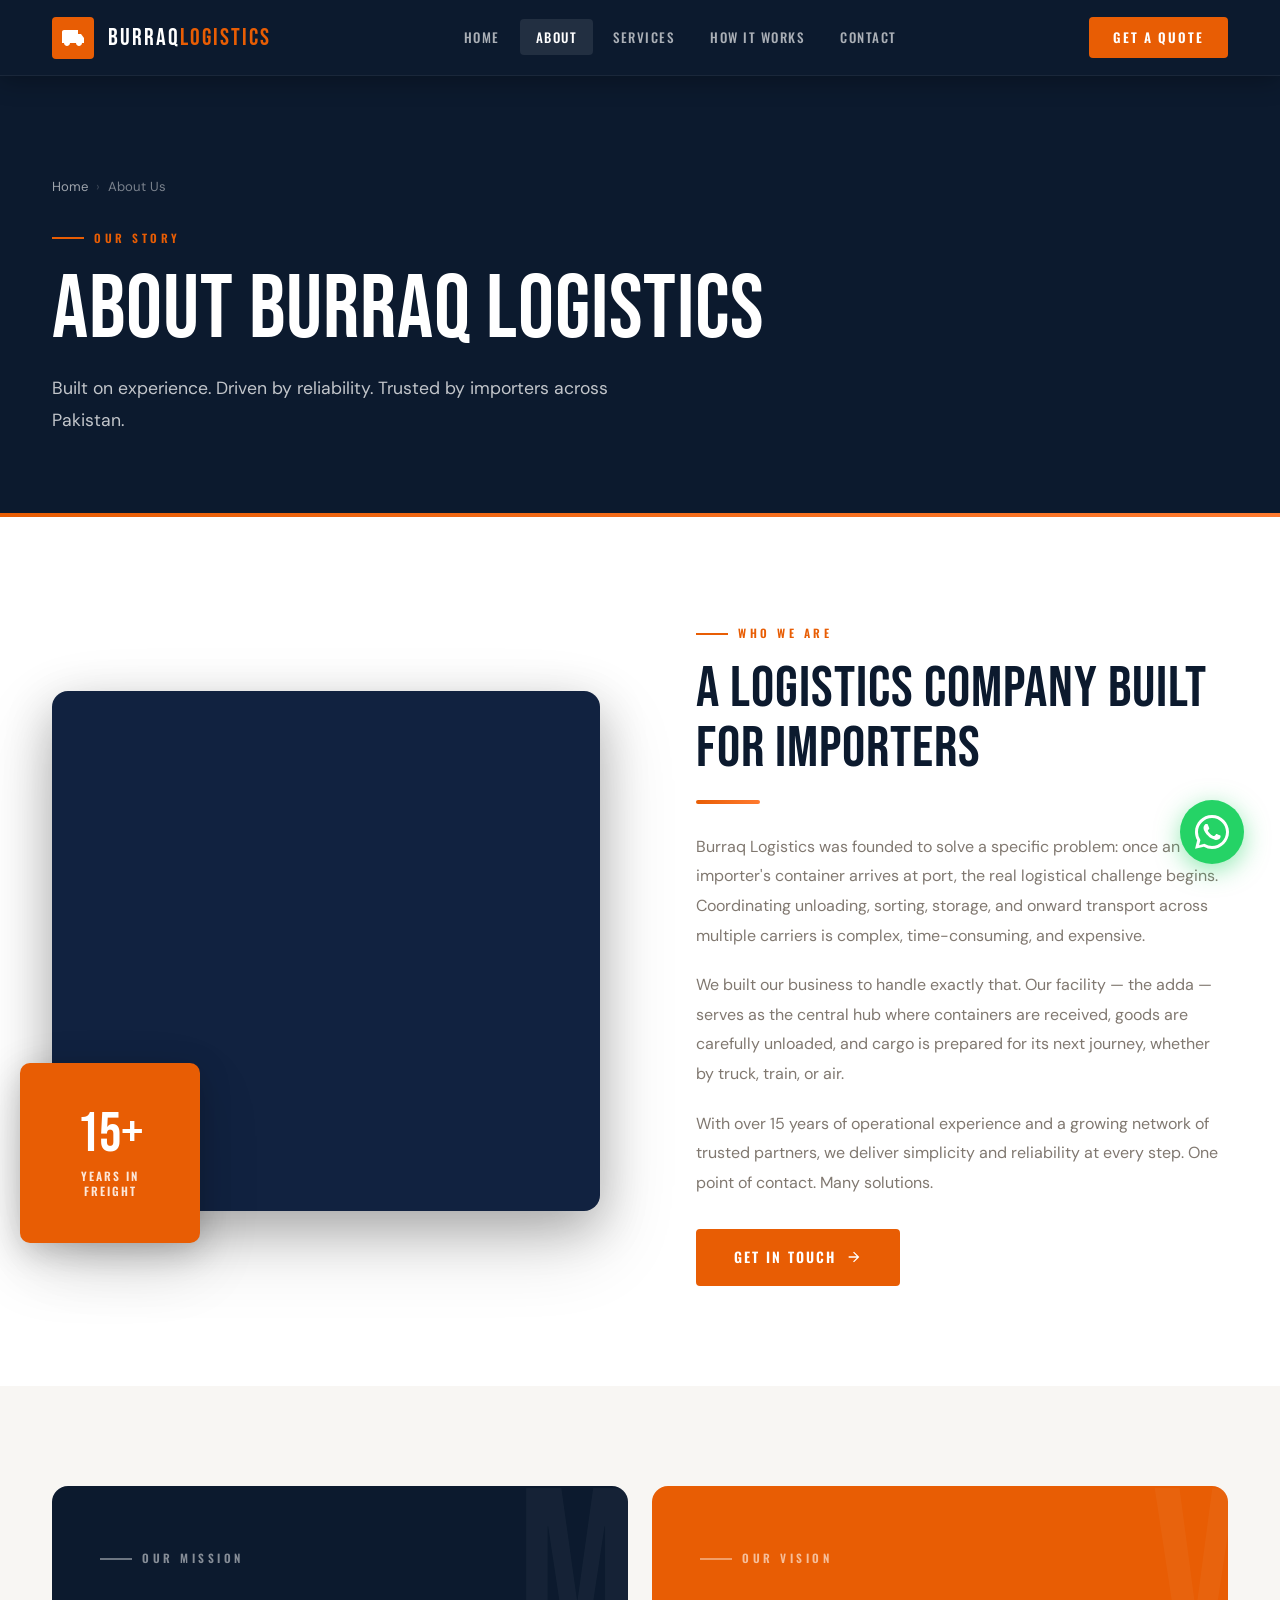
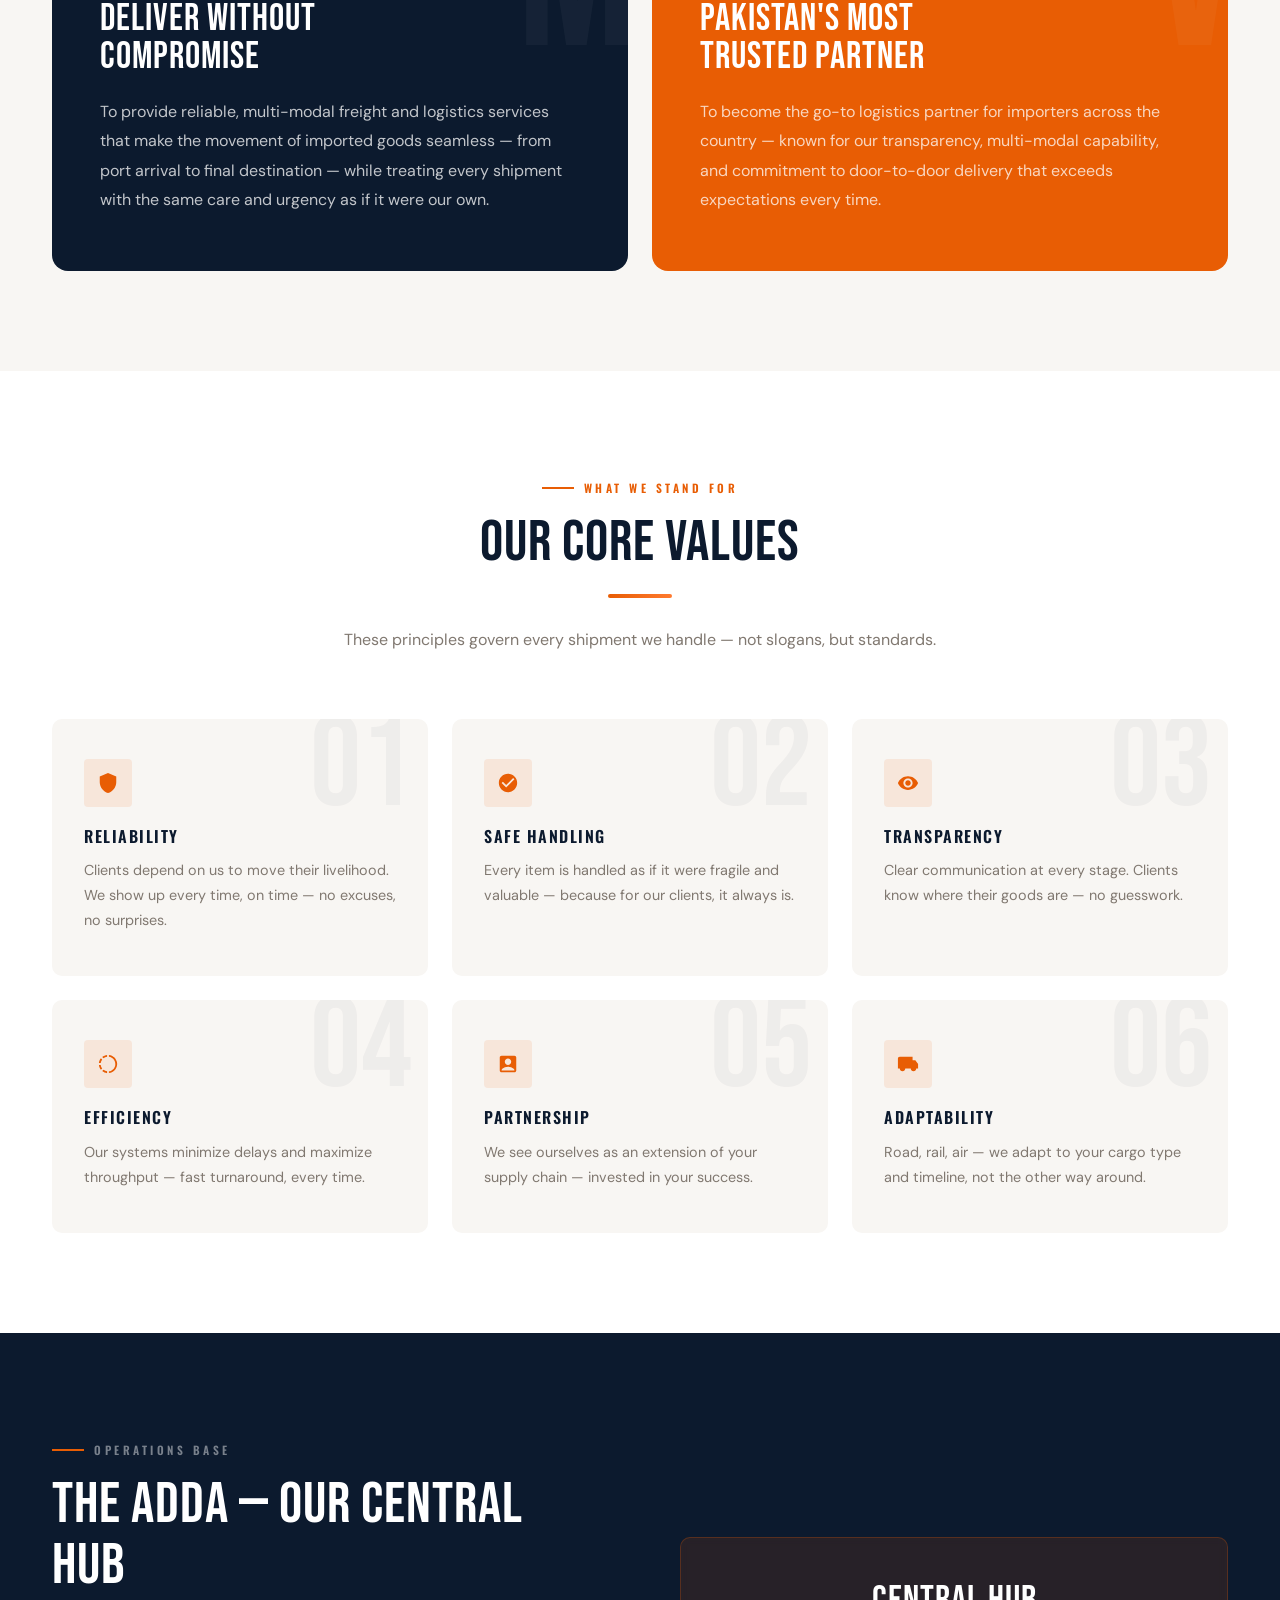
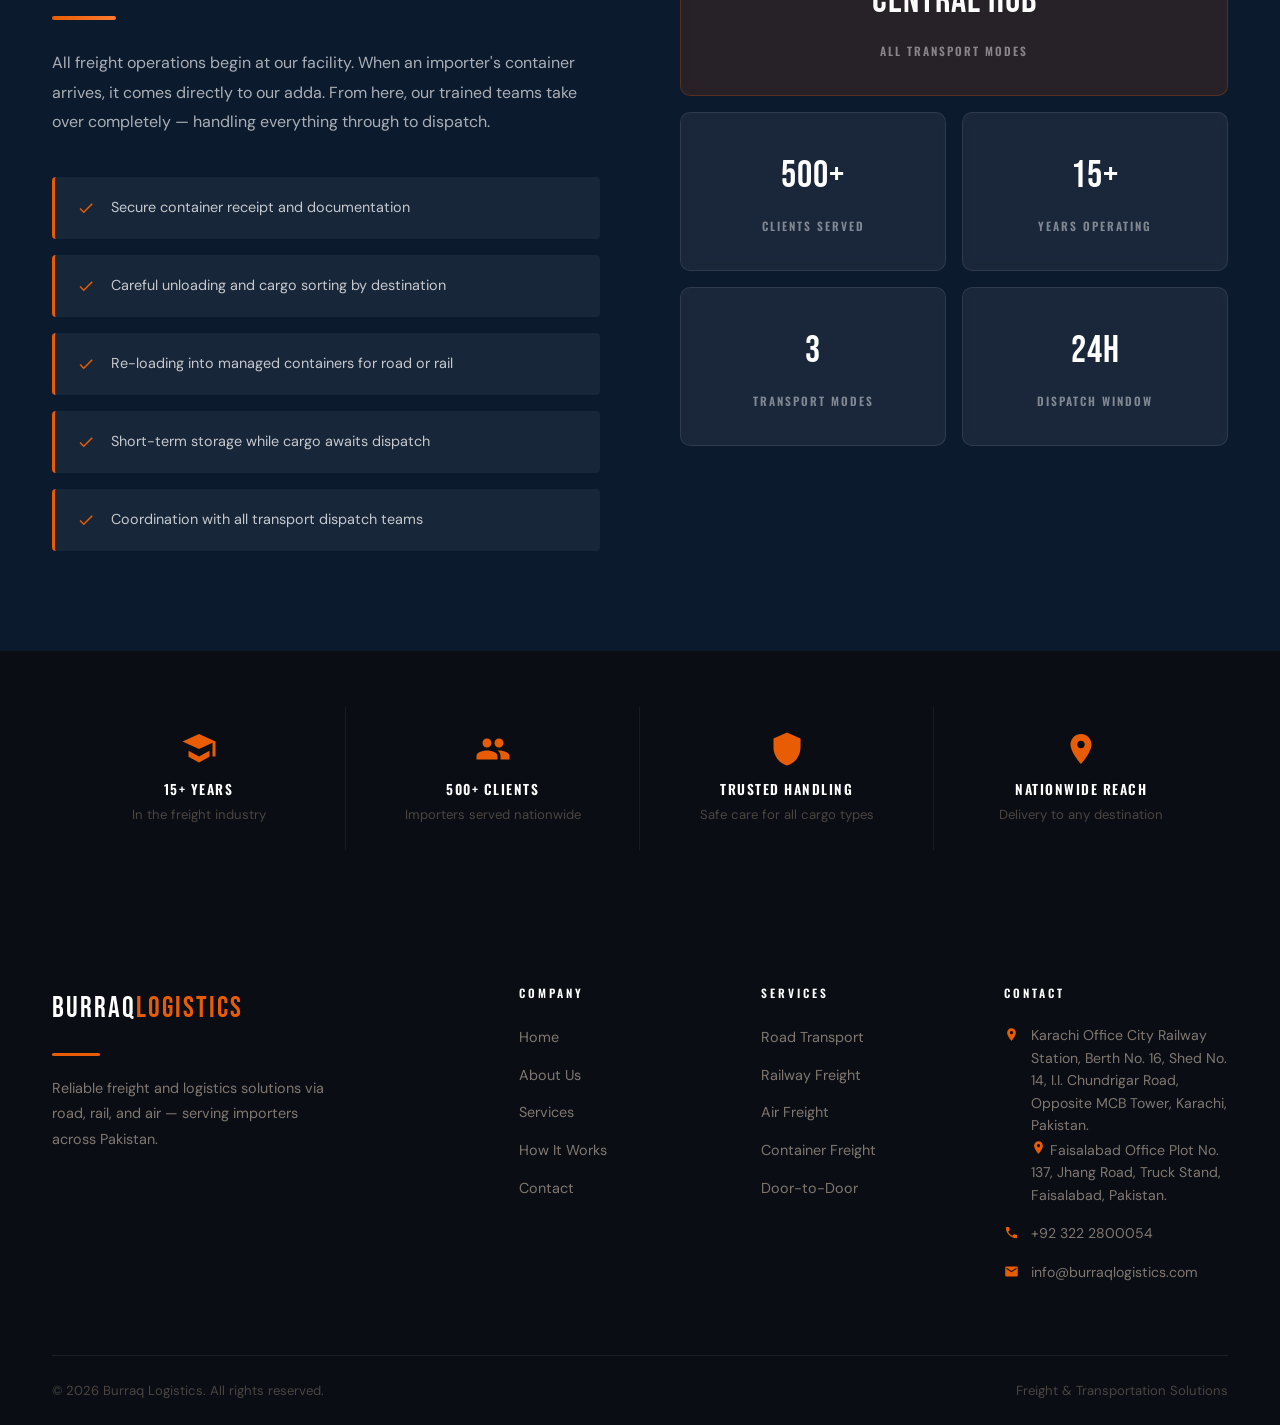
==== commit 59df4220: "add" ====
--- a/about.html
+++ b/about.html
@@ -374,7 +374,9 @@
           <div class="footer__contact-row">
             <svg viewBox="0 0 24 24"><path d="M12 2C8.13 2 5 5.13 5 9c0 5.25 7 13 7 13s7-7.75 7-13c0-3.87-3.13-7-7-7zm0 9.5c-1.38 0-2.5-1.12-2.5-2.5s1.12-2.5 2.5-2.5 2.5 1.12 2.5 2.5-1.12 2.5-2.5 2.5z"/></svg>
             <span>Karachi Office City Railway Station, Berth No. 16, Shed No. 14, I.I. Chundrigar Road, Opposite MCB Tower, Karachi, Pakistan. 
-            </br>Faisalabad Office Plot No. 137, Jhang Road, Truck Stand, Faisalabad, Pakistan.</span>
+            </br>
+            <svg viewBox="0 0 24 24"><path d="M12 2C8.13 2 5 5.13 5 9c0 5.25 7 13 7 13s7-7.75 7-13c0-3.87-3.13-7-7-7zm0 9.5c-1.38 0-2.5-1.12-2.5-2.5s1.12-2.5 2.5-2.5 2.5 1.12 2.5 2.5-1.12 2.5-2.5 2.5z"/></svg>
+            Faisalabad Office Plot No. 137, Jhang Road, Truck Stand, Faisalabad, Pakistan.</span>
           </div>
           <div class="footer__contact-row">
             <svg viewBox="0 0 24 24"><path d="M6.62 10.79c1.44 2.83 3.76 5.14 6.59 6.59l2.2-2.2c.27-.27.67-.36 1.02-.24 1.12.37 2.33.57 3.57.57.55 0 1 .45 1 1V20c0 .55-.45 1-1 1-9.39 0-17-7.61-17-17 0-.55.45-1 1-1h3.5c.55 0 1 .45 1 1 0 1.25.2 2.45.57 3.57.11.35.03.74-.25 1.02l-2.2 2.2z"/></svg>
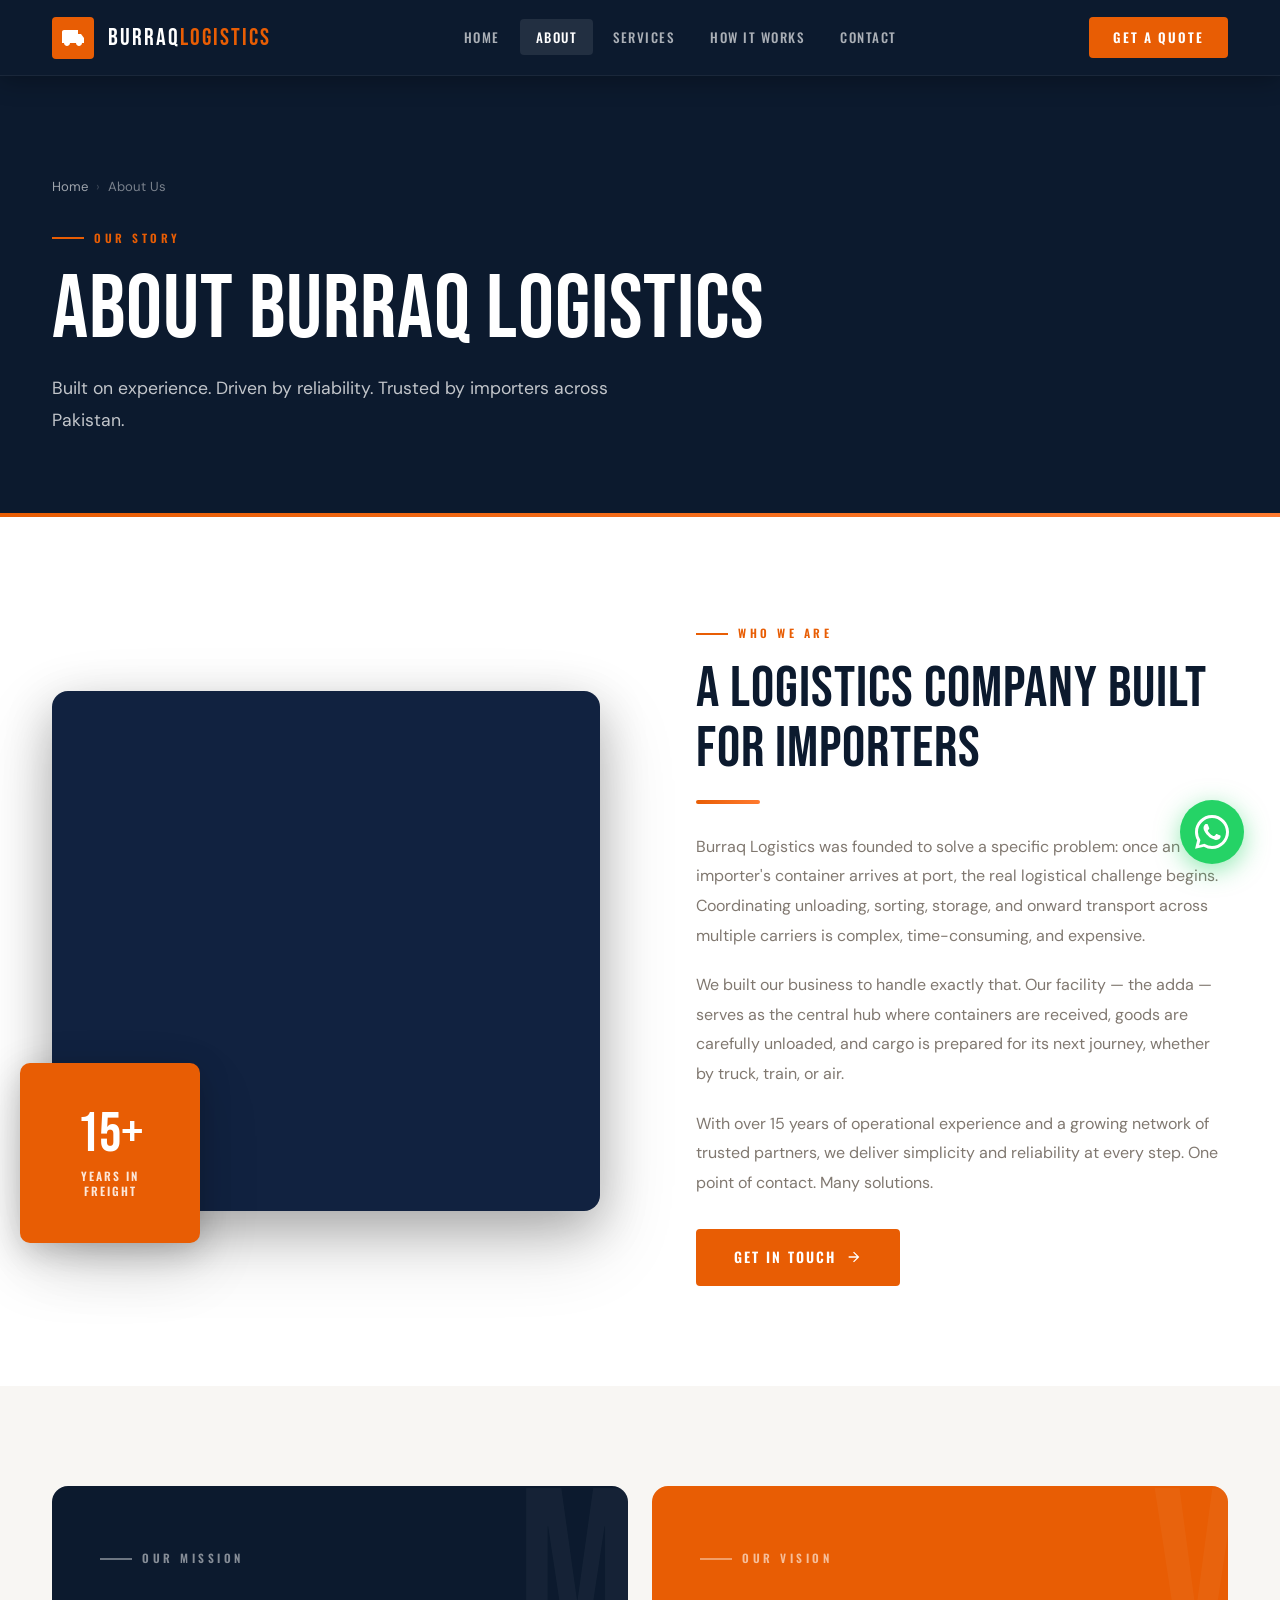
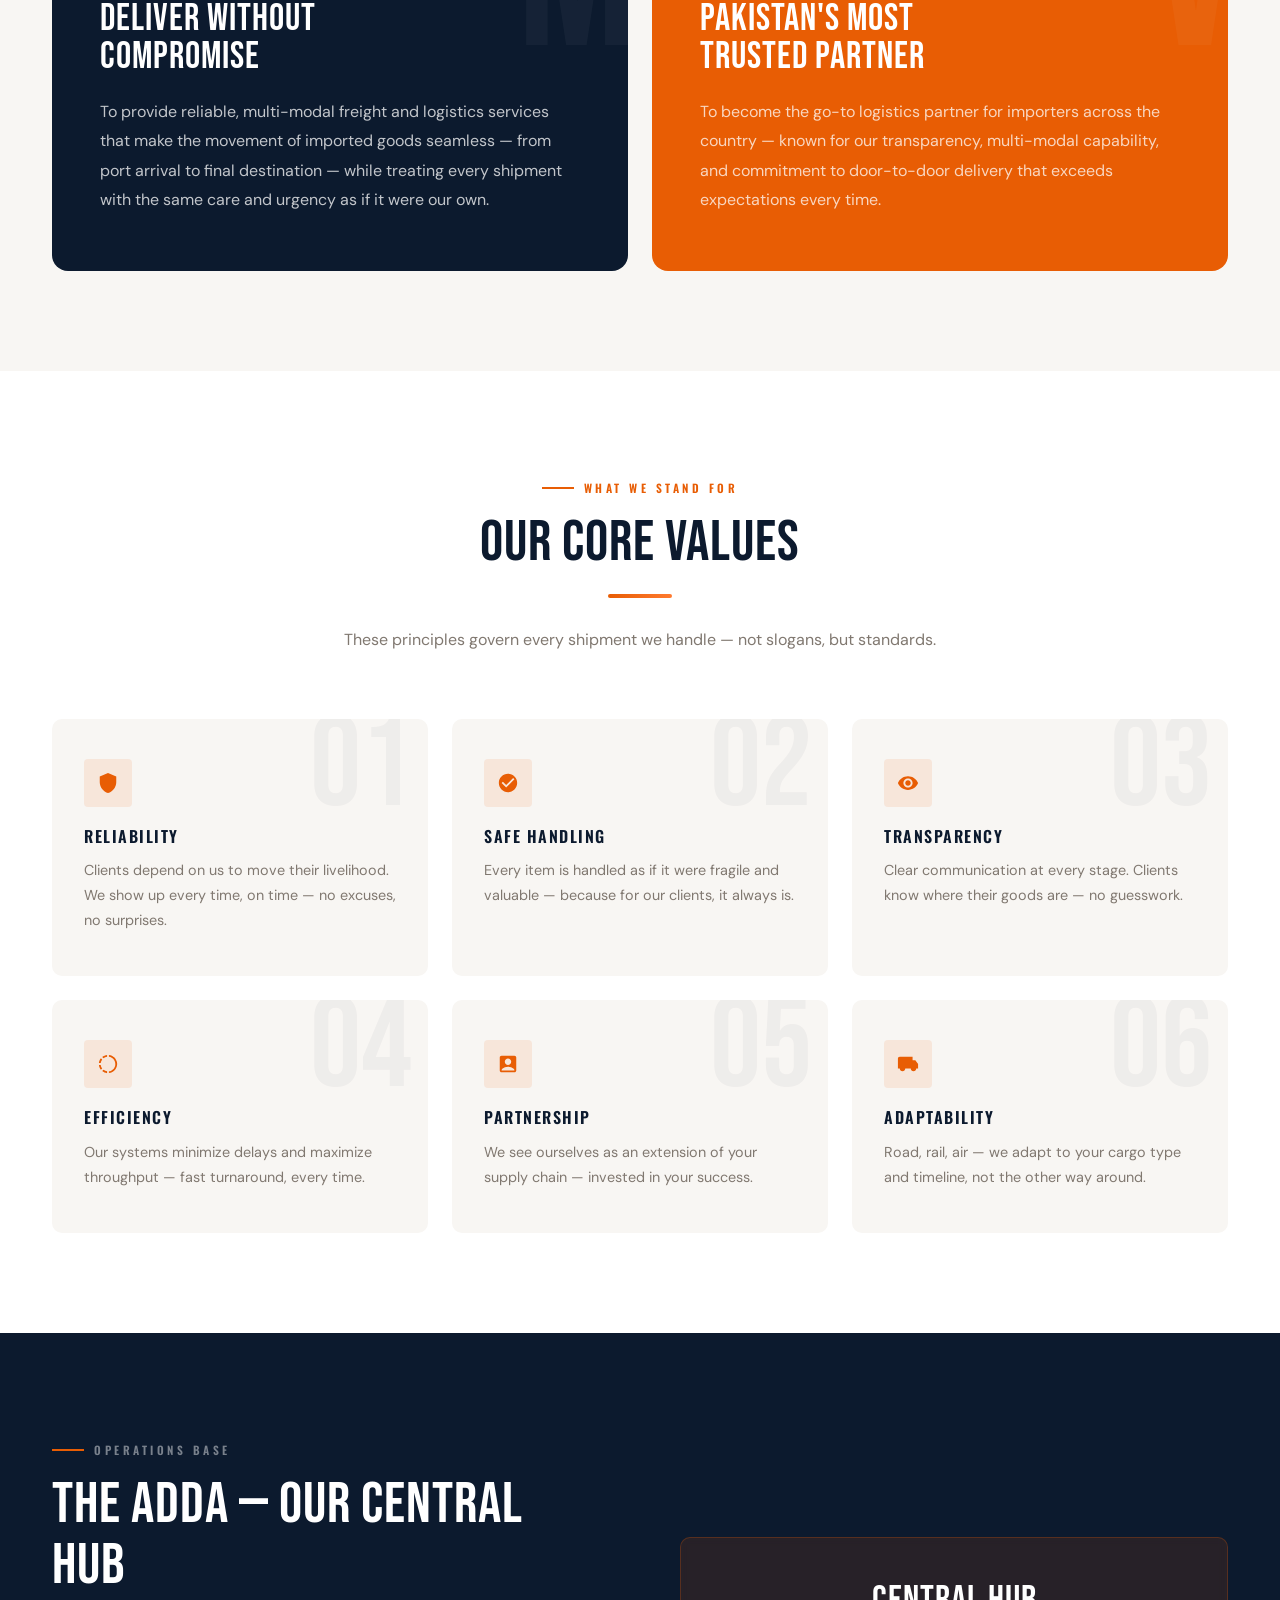
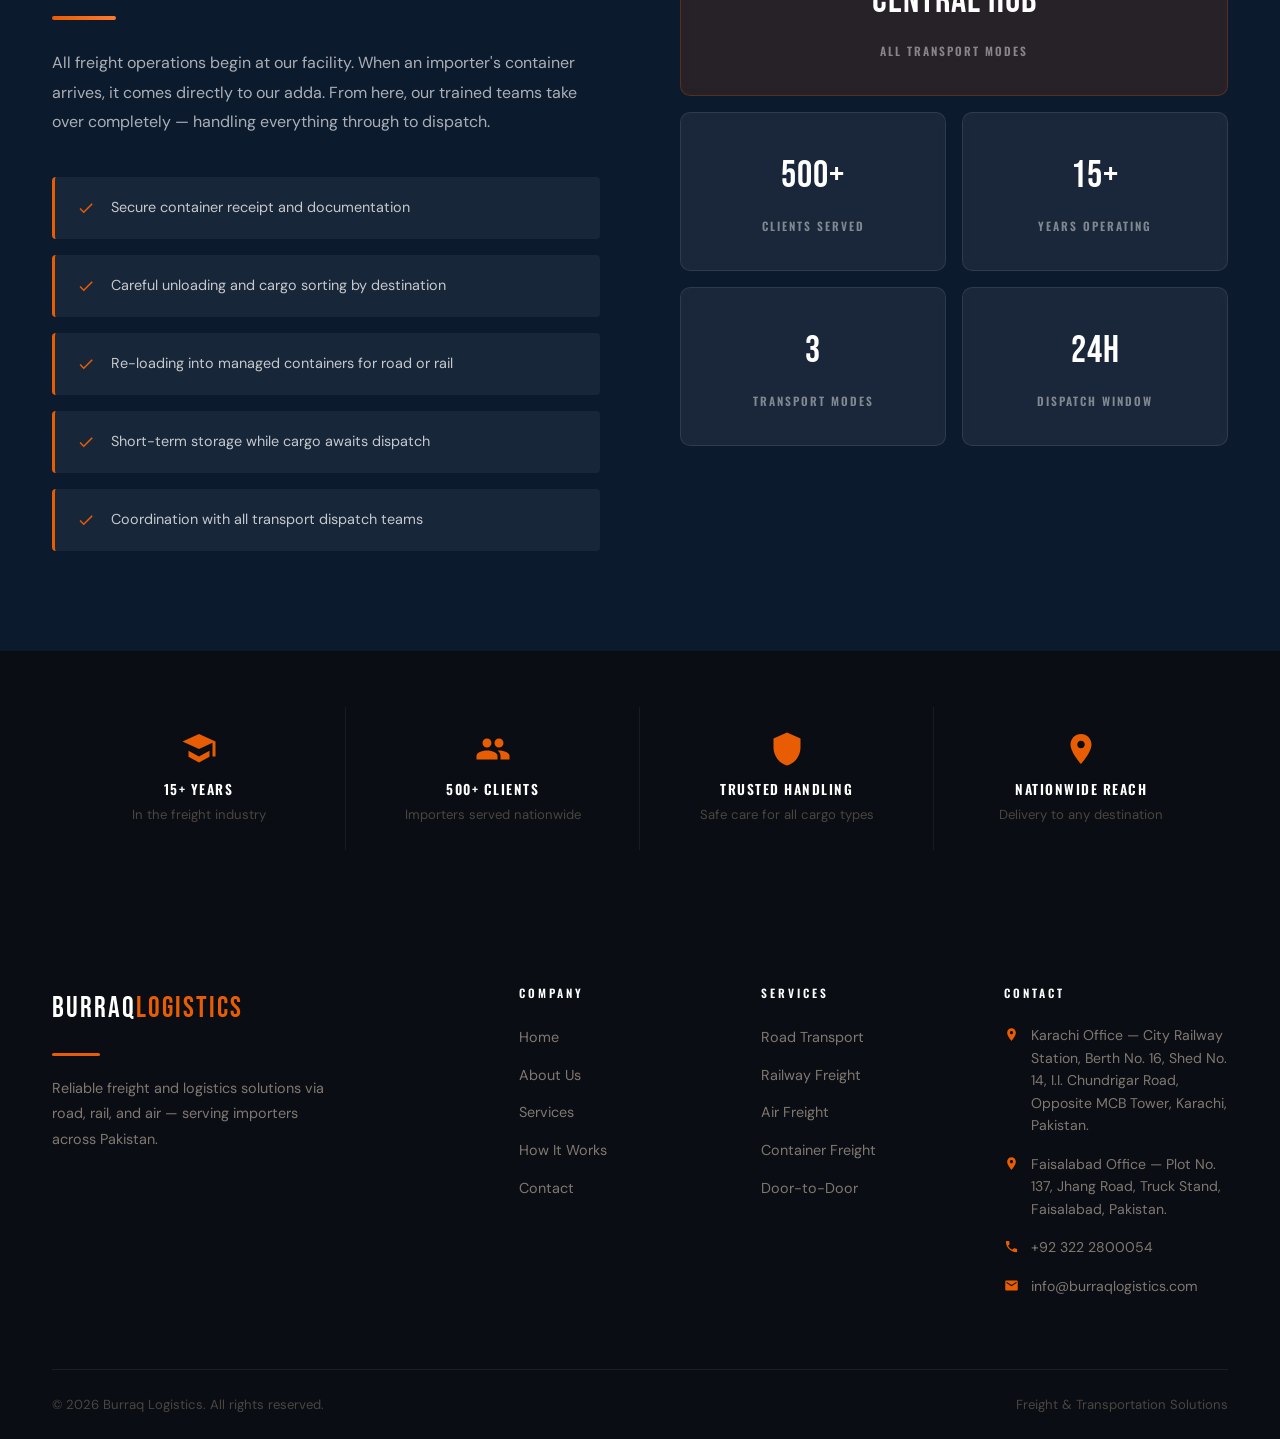
==== commit 04838a14: "adress" ====
--- a/about.html
+++ b/about.html
@@ -372,20 +372,22 @@
         <div class="footer__col">
           <h6>Contact</h6>
           <div class="footer__contact-row">
-            <svg viewBox="0 0 24 24"><path d="M12 2C8.13 2 5 5.13 5 9c0 5.25 7 13 7 13s7-7.75 7-13c0-3.87-3.13-7-7-7zm0 9.5c-1.38 0-2.5-1.12-2.5-2.5s1.12-2.5 2.5-2.5 2.5 1.12 2.5 2.5-1.12 2.5-2.5 2.5z"/></svg>
-            <span>Karachi Office City Railway Station, Berth No. 16, Shed No. 14, I.I. Chundrigar Road, Opposite MCB Tower, Karachi, Pakistan. 
-            </br>
-            <svg viewBox="0 0 24 24"><path d="M12 2C8.13 2 5 5.13 5 9c0 5.25 7 13 7 13s7-7.75 7-13c0-3.87-3.13-7-7-7zm0 9.5c-1.38 0-2.5-1.12-2.5-2.5s1.12-2.5 2.5-2.5 2.5 1.12 2.5 2.5-1.12 2.5-2.5 2.5z"/></svg>
-            Faisalabad Office Plot No. 137, Jhang Road, Truck Stand, Faisalabad, Pakistan.</span>
-          </div>
+            <svg viewBox="0 0 24 24" style="flex-shrink:0;margin-top:3px;"><path d="M12 2C8.13 2 5 5.13 5 9c0 5.25 7 13 7 13s7-7.75 7-13c0-3.87-3.13-7-7-7zm0 9.5c-1.38 0-2.5-1.12-2.5-2.5s1.12-2.5 2.5-2.5 2.5 1.12 2.5 2.5-1.12 2.5-2.5 2.5z"/></svg>
+            <span>Karachi Office — City Railway Station, Berth No. 16, Shed No. 14, I.I. Chundrigar Road, Opposite MCB Tower, Karachi, Pakistan.</span>
+          </div>
+
           <div class="footer__contact-row">
-            <svg viewBox="0 0 24 24"><path d="M6.62 10.79c1.44 2.83 3.76 5.14 6.59 6.59l2.2-2.2c.27-.27.67-.36 1.02-.24 1.12.37 2.33.57 3.57.57.55 0 1 .45 1 1V20c0 .55-.45 1-1 1-9.39 0-17-7.61-17-17 0-.55.45-1 1-1h3.5c.55 0 1 .45 1 1 0 1.25.2 2.45.57 3.57.11.35.03.74-.25 1.02l-2.2 2.2z"/></svg>
-            <span>+92 322 2800054</span>
-          </div>
-          <div class="footer__contact-row">
-            <svg viewBox="0 0 24 24"><path d="M20 4H4c-1.1 0-1.99.9-1.99 2L2 18c0 1.1.9 2 2 2h16c1.1 0 2-.9 2-2V6c0-1.1-.9-2-2-2zm0 4l-8 5-8-5V6l8 5 8-5v2z"/></svg>
-            <span>info@burraqlogistics.com</span>
-          </div>
+            <svg viewBox="0 0 24 24" style="flex-shrink:0;margin-top:3px;"><path d="M12 2C8.13 2 5 5.13 5 9c0 5.25 7 13 7 13s7-7.75 7-13c0-3.87-3.13-7-7-7zm0 9.5c-1.38 0-2.5-1.12-2.5-2.5s1.12-2.5 2.5-2.5 2.5 1.12 2.5 2.5-1.12 2.5-2.5 2.5z"/></svg>
+            <span>Faisalabad Office — Plot No. 137, Jhang Road, Truck Stand, Faisalabad, Pakistan.</span>
+            </div>
+            <div class="footer__contact-row">
+              <svg viewBox="0 0 24 24"><path d="M6.62 10.79c1.44 2.83 3.76 5.14 6.59 6.59l2.2-2.2c.27-.27.67-.36 1.02-.24 1.12.37 2.33.57 3.57.57.55 0 1 .45 1 1V20c0 .55-.45 1-1 1-9.39 0-17-7.61-17-17 0-.55.45-1 1-1h3.5c.55 0 1 .45 1 1 0 1.25.2 2.45.57 3.57.11.35.03.74-.25 1.02l-2.2 2.2z"/></svg>
+              <span>+92 322 2800054</span>
+            </div>
+            <div class="footer__contact-row">
+              <svg viewBox="0 0 24 24"><path d="M20 4H4c-1.1 0-1.99.9-1.99 2L2 18c0 1.1.9 2 2 2h16c1.1 0 2-.9 2-2V6c0-1.1-.9-2-2-2zm0 4l-8 5-8-5V6l8 5 8-5v2z"/></svg>
+              <span>info@burraqlogistics.com</span>
+            </div>
         </div>
       </div>
       <div class="footer__bottom">
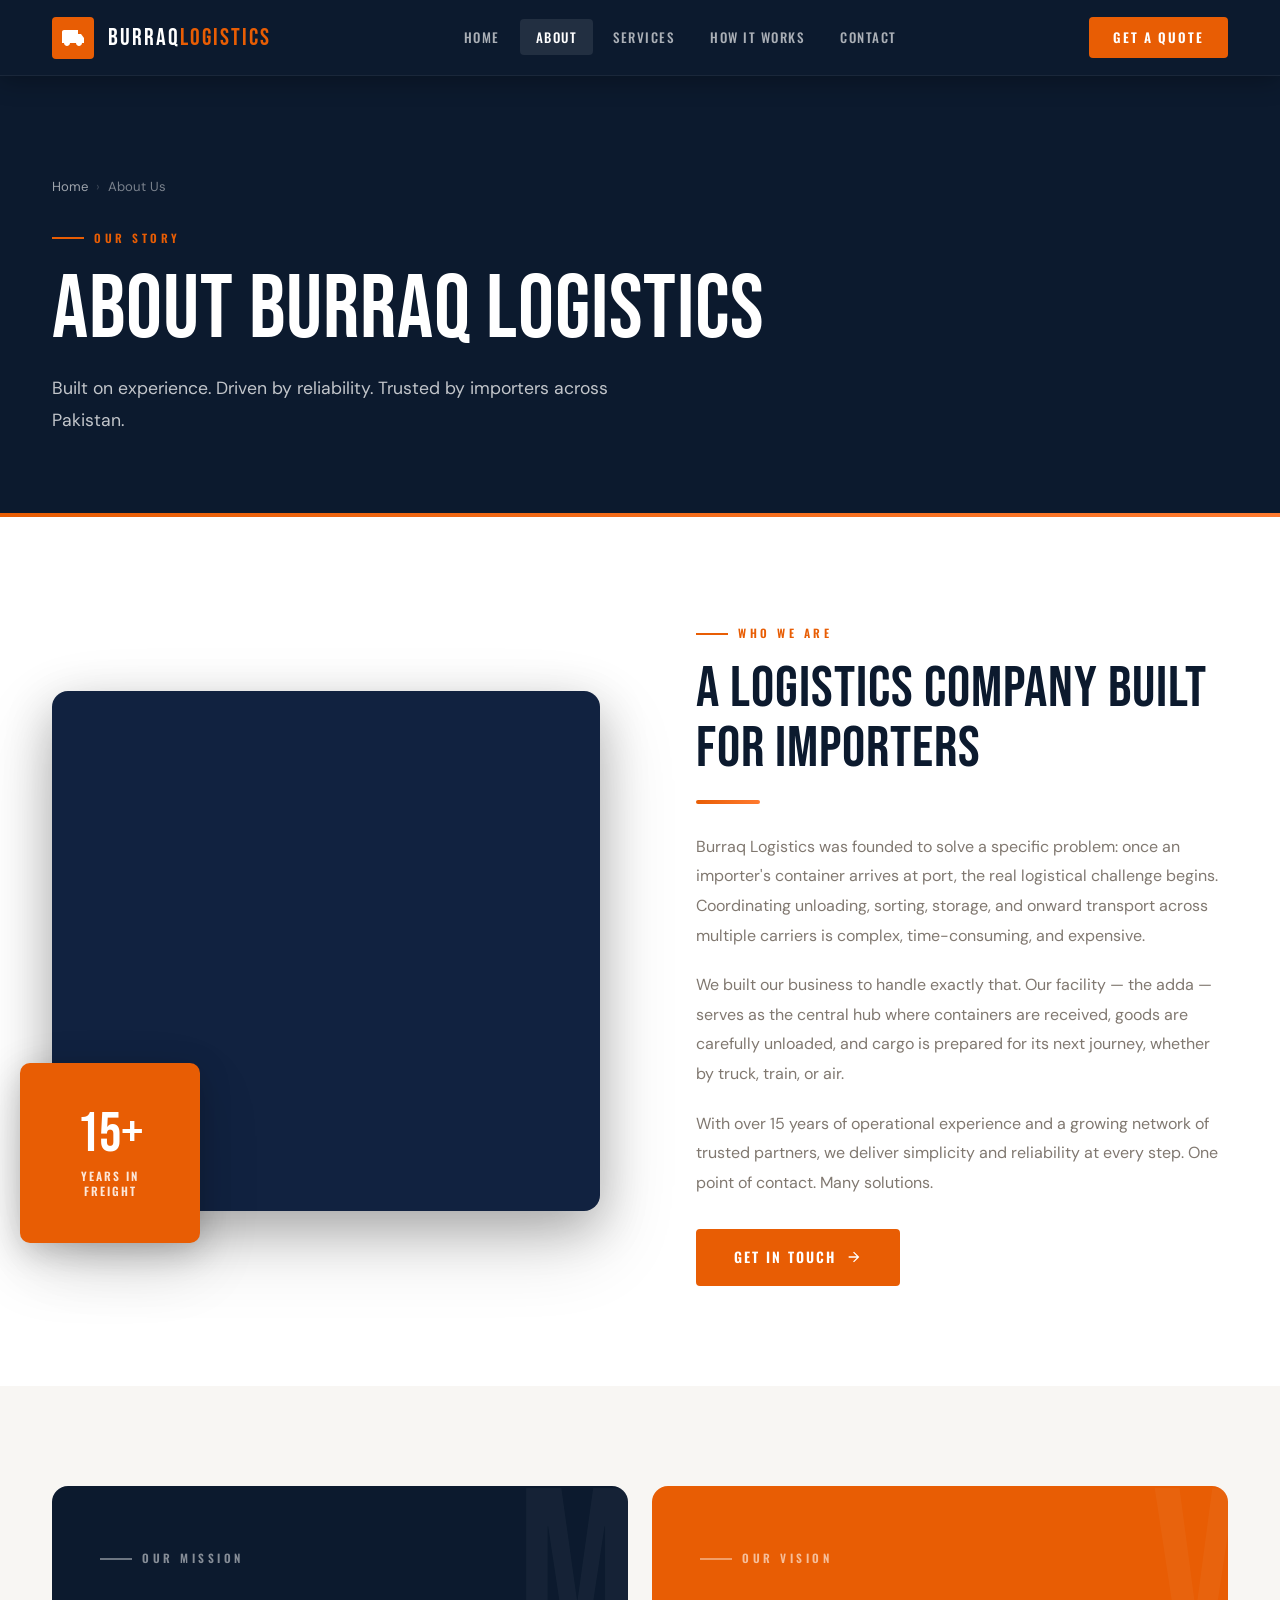
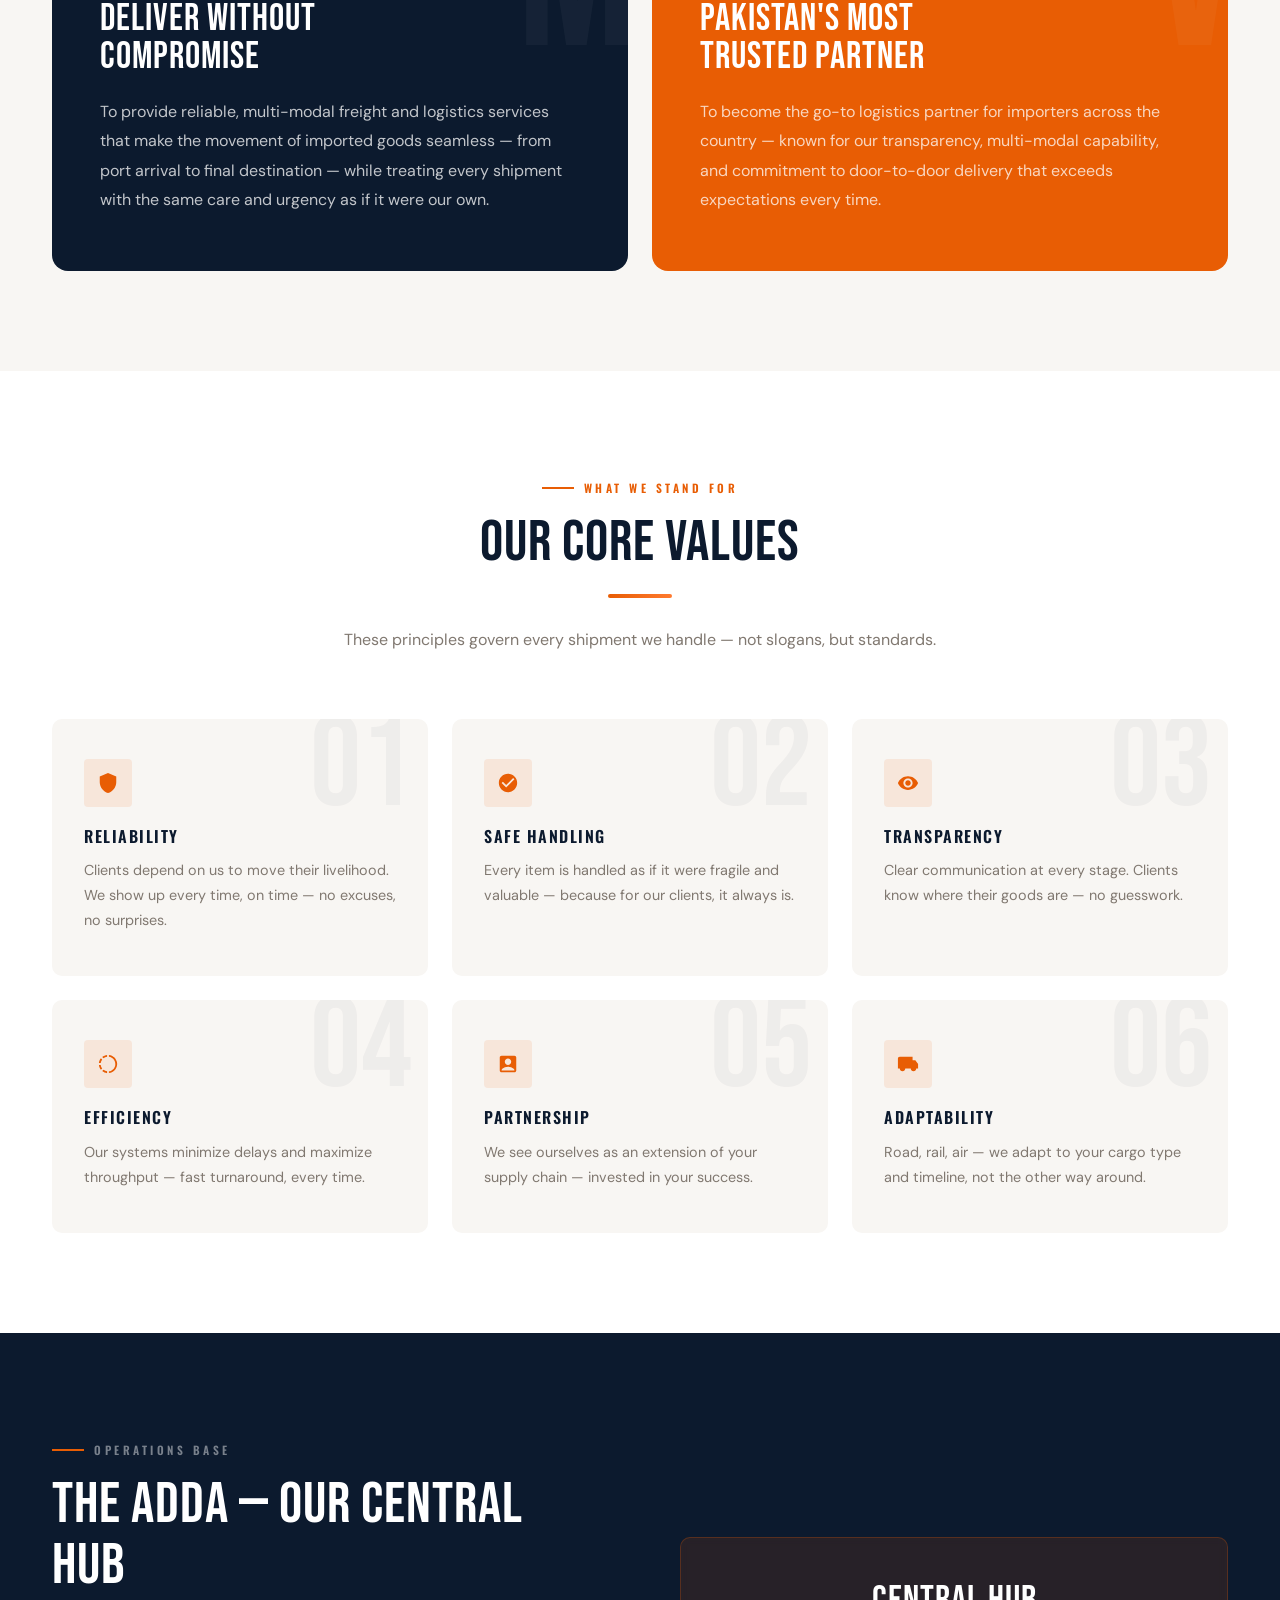
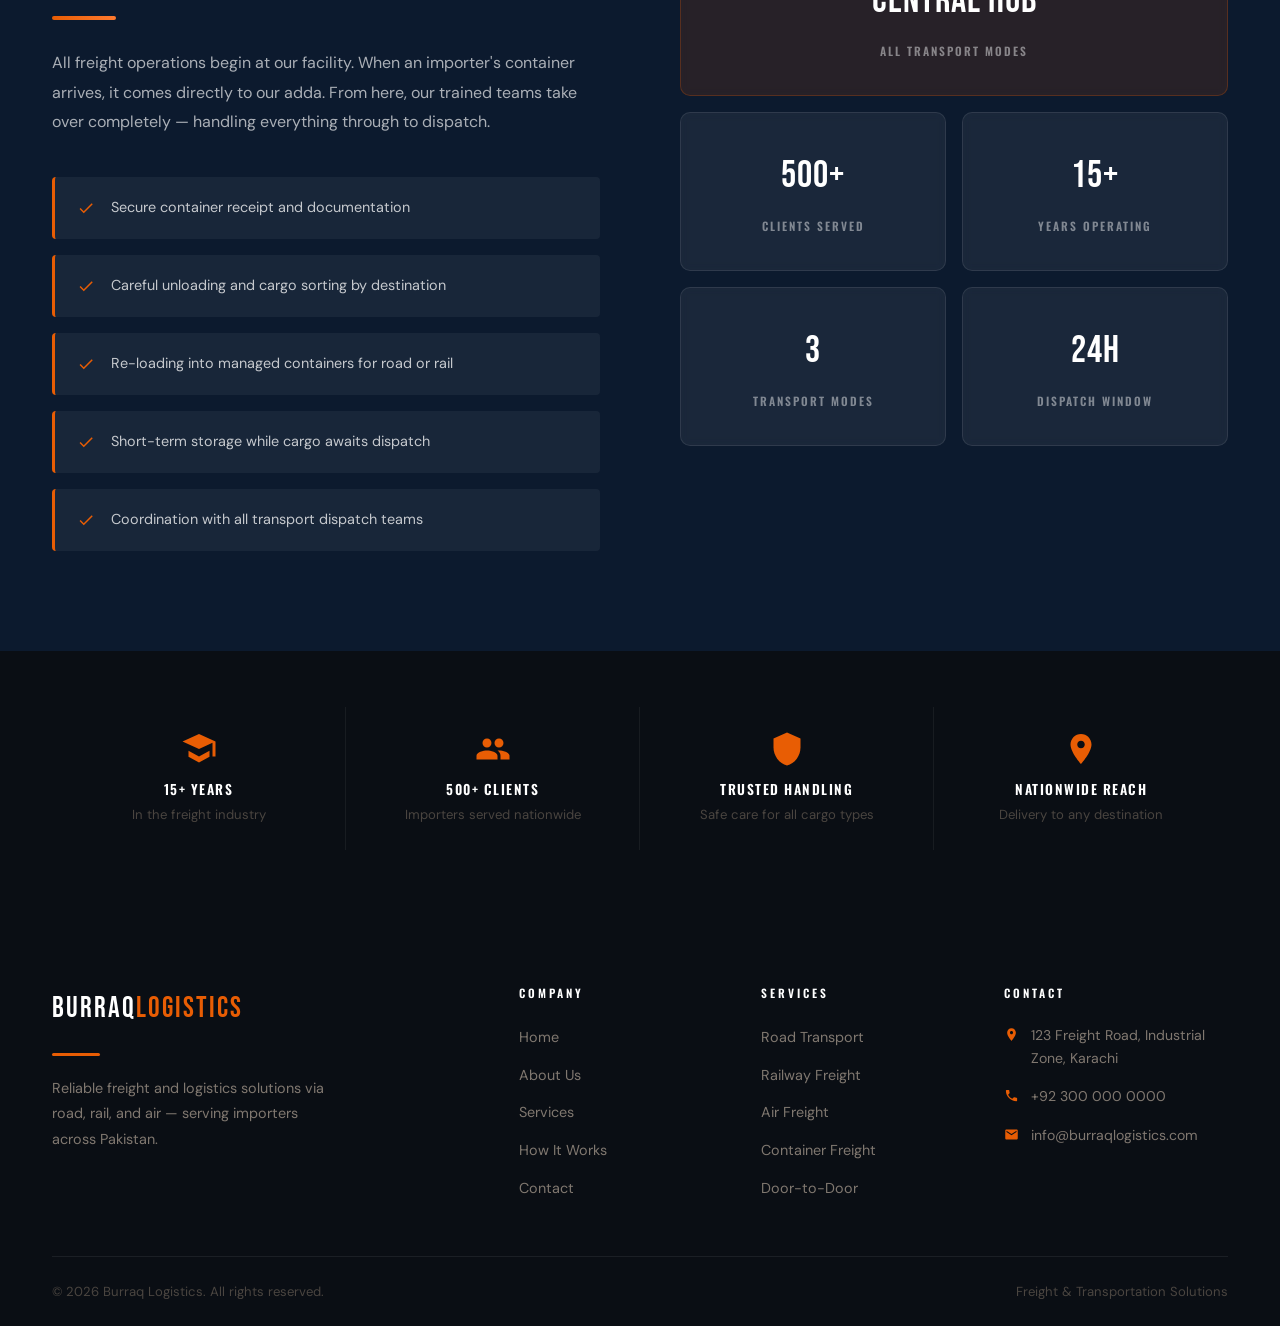
==== commit 17362403: "file change for animations" ====
--- a/about.html
+++ b/about.html
@@ -71,7 +71,7 @@
       <div class="about-story__inner">
 
         <!-- Left: image with orange accent block -->
-        <div class="about-story__visual">
+        <div class="about-story__visual reveal-left">
           <div class="about-story__img"></div>
           <div class="about-story__accent">
             <span class="about-story__accent-num">15+</span>
@@ -80,7 +80,7 @@
         </div>
 
         <!-- Right: text -->
-        <div class="about-story__content">
+        <div class="about-story__content reveal-right">
           <span class="eyebrow">Who We Are</span>
           <h2>A Logistics Company Built for Importers</h2>
           <div class="accent-line"></div>
@@ -121,7 +121,7 @@
   ============================================================ -->
   <section class="mission-vision section-pad">
     <div class="container">
-      <div class="mv-grid">
+      <div class="mv-grid reveal-stagger">
 
         <!-- Mission -->
         <div class="mv-panel mv-panel--mission" data-num="M">
@@ -164,7 +164,7 @@
         <p>These principles govern every shipment we handle — not slogans, but standards.</p>
       </div>
 
-      <div class="values-grid">
+      <div class="values-grid reveal-stagger">
 
         <div class="val-card">
           <span class="val-card__num">01</span>
@@ -245,7 +245,7 @@
             over completely — handling everything through to dispatch.
           </p>
 
-          <div class="facility-features">
+          <div class="facility-features reveal-stagger">
             <div class="fac-feature">
               <svg viewBox="0 0 24 24"><path d="M9 16.17L4.83 12l-1.42 1.41L9 19 21 7l-1.41-1.41z"/></svg>
               <p>Secure container receipt and documentation</p>
@@ -270,7 +270,7 @@
         </div>
 
         <!-- Right: metric cards -->
-        <div class="facility-metrics">
+        <div class="facility-metrics reveal-stagger">
 
           <div class="fac-metric">
             <span class="fac-metric__value">Central Hub</span>
@@ -309,7 +309,7 @@
   ============================================================ -->
   <section class="trust-strip">
     <div class="container">
-      <div class="trust-strip__grid">
+      <div class="trust-strip__grid reveal-stagger">
 
         <div class="trust-strip__item">
           <svg viewBox="0 0 24 24"><path d="M12 2L1 7l11 5 9-4.09V17h2V7L12 2zM5 13.18v4L12 21l7-3.82v-4L12 17l-7-3.82z"/></svg>
@@ -372,22 +372,17 @@
         <div class="footer__col">
           <h6>Contact</h6>
           <div class="footer__contact-row">
-            <svg viewBox="0 0 24 24" style="flex-shrink:0;margin-top:3px;"><path d="M12 2C8.13 2 5 5.13 5 9c0 5.25 7 13 7 13s7-7.75 7-13c0-3.87-3.13-7-7-7zm0 9.5c-1.38 0-2.5-1.12-2.5-2.5s1.12-2.5 2.5-2.5 2.5 1.12 2.5 2.5-1.12 2.5-2.5 2.5z"/></svg>
-            <span>Karachi Office — City Railway Station, Berth No. 16, Shed No. 14, I.I. Chundrigar Road, Opposite MCB Tower, Karachi, Pakistan.</span>
-          </div>
-
+            <svg viewBox="0 0 24 24"><path d="M12 2C8.13 2 5 5.13 5 9c0 5.25 7 13 7 13s7-7.75 7-13c0-3.87-3.13-7-7-7zm0 9.5c-1.38 0-2.5-1.12-2.5-2.5s1.12-2.5 2.5-2.5 2.5 1.12 2.5 2.5-1.12 2.5-2.5 2.5z"/></svg>
+            <span>123 Freight Road, Industrial Zone, Karachi</span>
+          </div>
           <div class="footer__contact-row">
-            <svg viewBox="0 0 24 24" style="flex-shrink:0;margin-top:3px;"><path d="M12 2C8.13 2 5 5.13 5 9c0 5.25 7 13 7 13s7-7.75 7-13c0-3.87-3.13-7-7-7zm0 9.5c-1.38 0-2.5-1.12-2.5-2.5s1.12-2.5 2.5-2.5 2.5 1.12 2.5 2.5-1.12 2.5-2.5 2.5z"/></svg>
-            <span>Faisalabad Office — Plot No. 137, Jhang Road, Truck Stand, Faisalabad, Pakistan.</span>
-            </div>
-            <div class="footer__contact-row">
-              <svg viewBox="0 0 24 24"><path d="M6.62 10.79c1.44 2.83 3.76 5.14 6.59 6.59l2.2-2.2c.27-.27.67-.36 1.02-.24 1.12.37 2.33.57 3.57.57.55 0 1 .45 1 1V20c0 .55-.45 1-1 1-9.39 0-17-7.61-17-17 0-.55.45-1 1-1h3.5c.55 0 1 .45 1 1 0 1.25.2 2.45.57 3.57.11.35.03.74-.25 1.02l-2.2 2.2z"/></svg>
-              <span>+92 322 2800054</span>
-            </div>
-            <div class="footer__contact-row">
-              <svg viewBox="0 0 24 24"><path d="M20 4H4c-1.1 0-1.99.9-1.99 2L2 18c0 1.1.9 2 2 2h16c1.1 0 2-.9 2-2V6c0-1.1-.9-2-2-2zm0 4l-8 5-8-5V6l8 5 8-5v2z"/></svg>
-              <span>info@burraqlogistics.com</span>
-            </div>
+            <svg viewBox="0 0 24 24"><path d="M6.62 10.79c1.44 2.83 3.76 5.14 6.59 6.59l2.2-2.2c.27-.27.67-.36 1.02-.24 1.12.37 2.33.57 3.57.57.55 0 1 .45 1 1V20c0 .55-.45 1-1 1-9.39 0-17-7.61-17-17 0-.55.45-1 1-1h3.5c.55 0 1 .45 1 1 0 1.25.2 2.45.57 3.57.11.35.03.74-.25 1.02l-2.2 2.2z"/></svg>
+            <span>+92 300 000 0000</span>
+          </div>
+          <div class="footer__contact-row">
+            <svg viewBox="0 0 24 24"><path d="M20 4H4c-1.1 0-1.99.9-1.99 2L2 18c0 1.1.9 2 2 2h16c1.1 0 2-.9 2-2V6c0-1.1-.9-2-2-2zm0 4l-8 5-8-5V6l8 5 8-5v2z"/></svg>
+            <span>info@burraqlogistics.com</span>
+          </div>
         </div>
       </div>
       <div class="footer__bottom">
@@ -398,15 +393,5 @@
   </footer>
 
   <script src="js/main.js"></script>
-
-<a 
-  href="https://wa.me/923222800054?text=Hi%2C%20I%27d%20like%20to%20enquire%20about%20freight%20services."
-  class="whatsapp-float"
-  target="_blank"
-  rel="noopener noreferrer"
->
-  <svg viewBox="0 0 24 24"><path d="M17.472 14.382c-.297-.149-1.758-.867-2.03-.967-.273-.099-.471-.148-.67.15-.197.297-.767.966-.94 1.164-.173.199-.347.223-.644.075-.297-.15-1.255-.463-2.39-1.475-.883-.788-1.48-1.761-1.653-2.059-.173-.297-.018-.458.13-.606.134-.133.298-.347.446-.52.149-.174.198-.298.298-.497.099-.198.05-.371-.025-.52-.075-.149-.669-1.612-.916-2.207-.242-.579-.487-.5-.669-.51-.173-.008-.371-.01-.57-.01-.198 0-.52.074-.792.372-.272.297-1.04 1.016-1.04 2.479 0 1.462 1.065 2.875 1.213 3.074.149.198 2.096 3.2 5.077 4.487.709.306 1.262.489 1.694.625.712.227 1.36.195 1.871.118.571-.085 1.758-.719 2.006-1.413.248-.694.248-1.289.173-1.413-.074-.124-.272-.198-.57-.347z"/><path d="M12 0C5.373 0 0 5.373 0 12c0 2.122.554 4.118 1.523 5.847L.057 23.882l6.194-1.438A11.934 11.934 0 0012 24c6.627 0 12-5.373 12-12S18.627 0 12 0zm0 21.894a9.878 9.878 0 01-5.031-1.378l-.361-.214-3.741.981.999-3.648-.235-.374A9.855 9.855 0 012.106 12C2.106 6.58 6.58 2.106 12 2.106S21.894 6.58 21.894 12 17.42 21.894 12 21.894z"/></svg>
-</a>
-
 </body>
 </html>
--- a/css/global.css
+++ b/css/global.css
@@ -579,30 +579,226 @@
   .section-pad    { padding: 72px 0; }
   .section-pad-lg { padding: 96px 0; }
 }
-/* ── WHATSAPP FLOATING BUTTON ── */
+
+
+/* ============================================================
+   ANIMATIONS — Keyframes + Scroll Reveal System
+   Used across all pages. Classes applied via JS (main.js).
+   ============================================================ */
+
+/* ── Keyframes ── */
+
+/* Fade up — default reveal */
+@keyframes fadeUp {
+  from { opacity: 0; transform: translateY(32px); }
+  to   { opacity: 1; transform: translateY(0); }
+}
+
+/* Fade in — simple opacity */
+@keyframes fadeIn {
+  from { opacity: 0; }
+  to   { opacity: 1; }
+}
+
+/* Slide in from left */
+@keyframes slideInLeft {
+  from { opacity: 0; transform: translateX(-48px); }
+  to   { opacity: 1; transform: translateX(0); }
+}
+
+/* Slide in from right */
+@keyframes slideInRight {
+  from { opacity: 0; transform: translateX(48px); }
+  to   { opacity: 1; transform: translateX(0); }
+}
+
+/* Subtle scale up */
+@keyframes scaleUp {
+  from { opacity: 0; transform: scale(0.94); }
+  to   { opacity: 1; transform: scale(1); }
+}
+
+/* Orange underline grow — accent-line */
+@keyframes lineGrow {
+  from { width: 0; }
+  to   { width: 64px; }
+}
+
+/* Gentle float — WhatsApp button */
+@keyframes float {
+  0%, 100% { transform: translateY(0); }
+  50%       { transform: translateY(-6px); }
+}
+
+/* Pulse ring — WhatsApp */
+@keyframes pulseRing {
+  0%   { box-shadow: 0 0 0 0 rgba(37,211,102,0.5); }
+  70%  { box-shadow: 0 0 0 14px rgba(37,211,102,0); }
+  100% { box-shadow: 0 0 0 0 rgba(37,211,102,0); }
+}
+
+/* ── Scroll Reveal Base States ──
+   Elements start invisible, JS adds .revealed to trigger animation
+── */
+.reveal,
+.reveal-left,
+.reveal-right {
+  opacity: 0;
+  transition: opacity 0.65s ease, transform 0.65s ease;
+}
+
+.reveal       { transform: translateY(28px); }
+.reveal-left  { transform: translateX(-40px); }
+.reveal-right { transform: translateX(40px); }
+
+/* Stagger children */
+.reveal-stagger > * {
+  opacity: 0;
+  transform: translateY(24px);
+  transition: opacity 0.55s ease, transform 0.55s ease;
+}
+
+/* Triggered state — JS adds this */
+.reveal.revealed,
+.reveal-left.revealed,
+.reveal-right.revealed,
+.reveal-stagger > *.revealed {
+  opacity: 1;
+  transform: none;
+}
+
+/* ── Hero entrance (CSS only — fires on page load) ── */
+.hero__content .eyebrow {
+  animation: fadeUp 0.7s ease both;
+  animation-delay: 0.1s;
+}
+
+.hero__title {
+  animation: fadeUp 0.8s ease both;
+  animation-delay: 0.25s;
+}
+
+.hero__subtitle {
+  animation: fadeUp 0.8s ease both;
+  animation-delay: 0.4s;
+}
+
+.hero__actions {
+  animation: fadeUp 0.8s ease both;
+  animation-delay: 0.55s;
+}
+
+.hero__stats-panel {
+  animation: slideInRight 0.9s ease both;
+  animation-delay: 0.4s;
+}
+
+/* ── Page hero (inner pages) entrance ── */
+.page-hero__content .eyebrow {
+  animation: fadeUp 0.6s ease both;
+  animation-delay: 0.1s;
+}
+
+.page-hero__content h1 {
+  animation: fadeUp 0.7s ease both;
+  animation-delay: 0.2s;
+}
+
+.page-hero__content p {
+  animation: fadeUp 0.7s ease both;
+  animation-delay: 0.35s;
+}
+
+/* ── Accent line animated width ── */
+.accent-line {
+  animation: none; /* default off — only trigger after reveal */
+  width: 0;
+  transition: width 0.6s ease 0.2s;
+}
+
+.revealed + .accent-line,
+.reveal.revealed ~ .accent-line,
+section .accent-line {
+  width: 64px;
+}
+
+/* Override for sections that are always visible */
+.hero .accent-line,
+.page-hero .accent-line {
+  width: 64px;
+  animation: none;
+}
+
+/* ── Navbar scrolled state ── */
+.navbar.scrolled {
+  box-shadow: 0 4px 32px rgba(0,0,0,0.45);
+}
+
+/* ── WhatsApp button float + pulse ── */
 .whatsapp-float {
-  position: fixed;
-  bottom: 36px;
-  right: 36px;
-  z-index: 9999;
-  width: 64px;
-  height: 64px;
-  border-radius: 50%;
-  background: #25d366;
-  display: flex;
-  align-items: center;
-  justify-content: center;
-  box-shadow: 0 6px 24px rgba(37,211,102,0.5);
-  transition: transform 0.2s, box-shadow 0.2s;
+  animation: float 3.5s ease-in-out infinite, pulseRing 2.5s ease-out infinite;
 }
 
 .whatsapp-float:hover {
-  transform: scale(1.12);
-  box-shadow: 0 10px 32px rgba(37,211,102,0.6);
-}
-
-.whatsapp-float svg {
-  width: 34px;
-  height: 34px;
-  fill: #fff;
-}+  animation: none; /* stop float on hover, show scale instead */
+}
+
+/* ── Service cards — image zoom on hover (already in index.css,
+   adding a subtle card lift) ── */
+.svc-card {
+  transition: transform 0.35s ease, box-shadow 0.35s ease;
+}
+
+/* ── Value cards lift (about page) ── */
+.val-card {
+  transition: transform 0.3s ease, box-shadow 0.3s ease, border-color 0.2s;
+}
+
+/* ── Info cards (contact page) ── */
+.info-card {
+  transition: border-color 0.25s ease, box-shadow 0.25s ease, transform 0.25s ease;
+}
+
+.info-card:hover {
+  transform: translateX(4px);
+}
+
+/* ── Footer links underline slide ── */
+.footer__col ul li a {
+  position: relative;
+}
+
+.footer__col ul li a::after {
+  content: '';
+  position: absolute;
+  bottom: -2px;
+  left: 0;
+  width: 0;
+  height: 1px;
+  background: var(--orange);
+  transition: width 0.25s ease;
+}
+
+.footer__col ul li a:hover::after {
+  width: 100%;
+}
+
+/* ── Btn micro-interaction — already have hover,
+   adding active press feel ── */
+.btn:active {
+  transform: translateY(1px) scale(0.98);
+}
+
+/* ── Reduce motion — respect user preference ── */
+@media (prefers-reduced-motion: reduce) {
+  *, *::before, *::after {
+    animation-duration: 0.01ms !important;
+    transition-duration: 0.01ms !important;
+  }
+
+  .reveal, .reveal-left, .reveal-right,
+  .reveal-stagger > * {
+    opacity: 1 !important;
+    transform: none !important;
+  }
+}
--- a/css/about.css
+++ b/css/about.css
@@ -435,3 +435,37 @@
   .fac-metric:first-child { grid-column: span 1; }
   .trust-strip__grid { grid-template-columns: 1fr; }
 }
+
+/* ── Value card hover — already defined, ensure smooth ── */
+.val-card {
+  transition: transform 0.3s ease, box-shadow 0.3s ease,
+              border-color 0.2s,
+              opacity 0.55s ease; /* reveal */
+}
+
+/* ── Facility feature hover ── */
+.fac-feature {
+  transition: background 0.2s ease, transform 0.2s ease;
+}
+
+.fac-feature:hover {
+  transform: translateX(6px);
+}
+
+/* ── Facility metric hover ── */
+.fac-metric {
+  transition: background 0.2s ease, transform 0.25s ease;
+}
+
+.fac-metric:hover {
+  transform: translateY(-3px);
+}
+
+/* ── Trust strip item ── */
+.trust-strip__item {
+  transition: transform 0.25s ease;
+}
+
+.trust-strip__item:hover {
+  transform: translateY(-4px);
+}
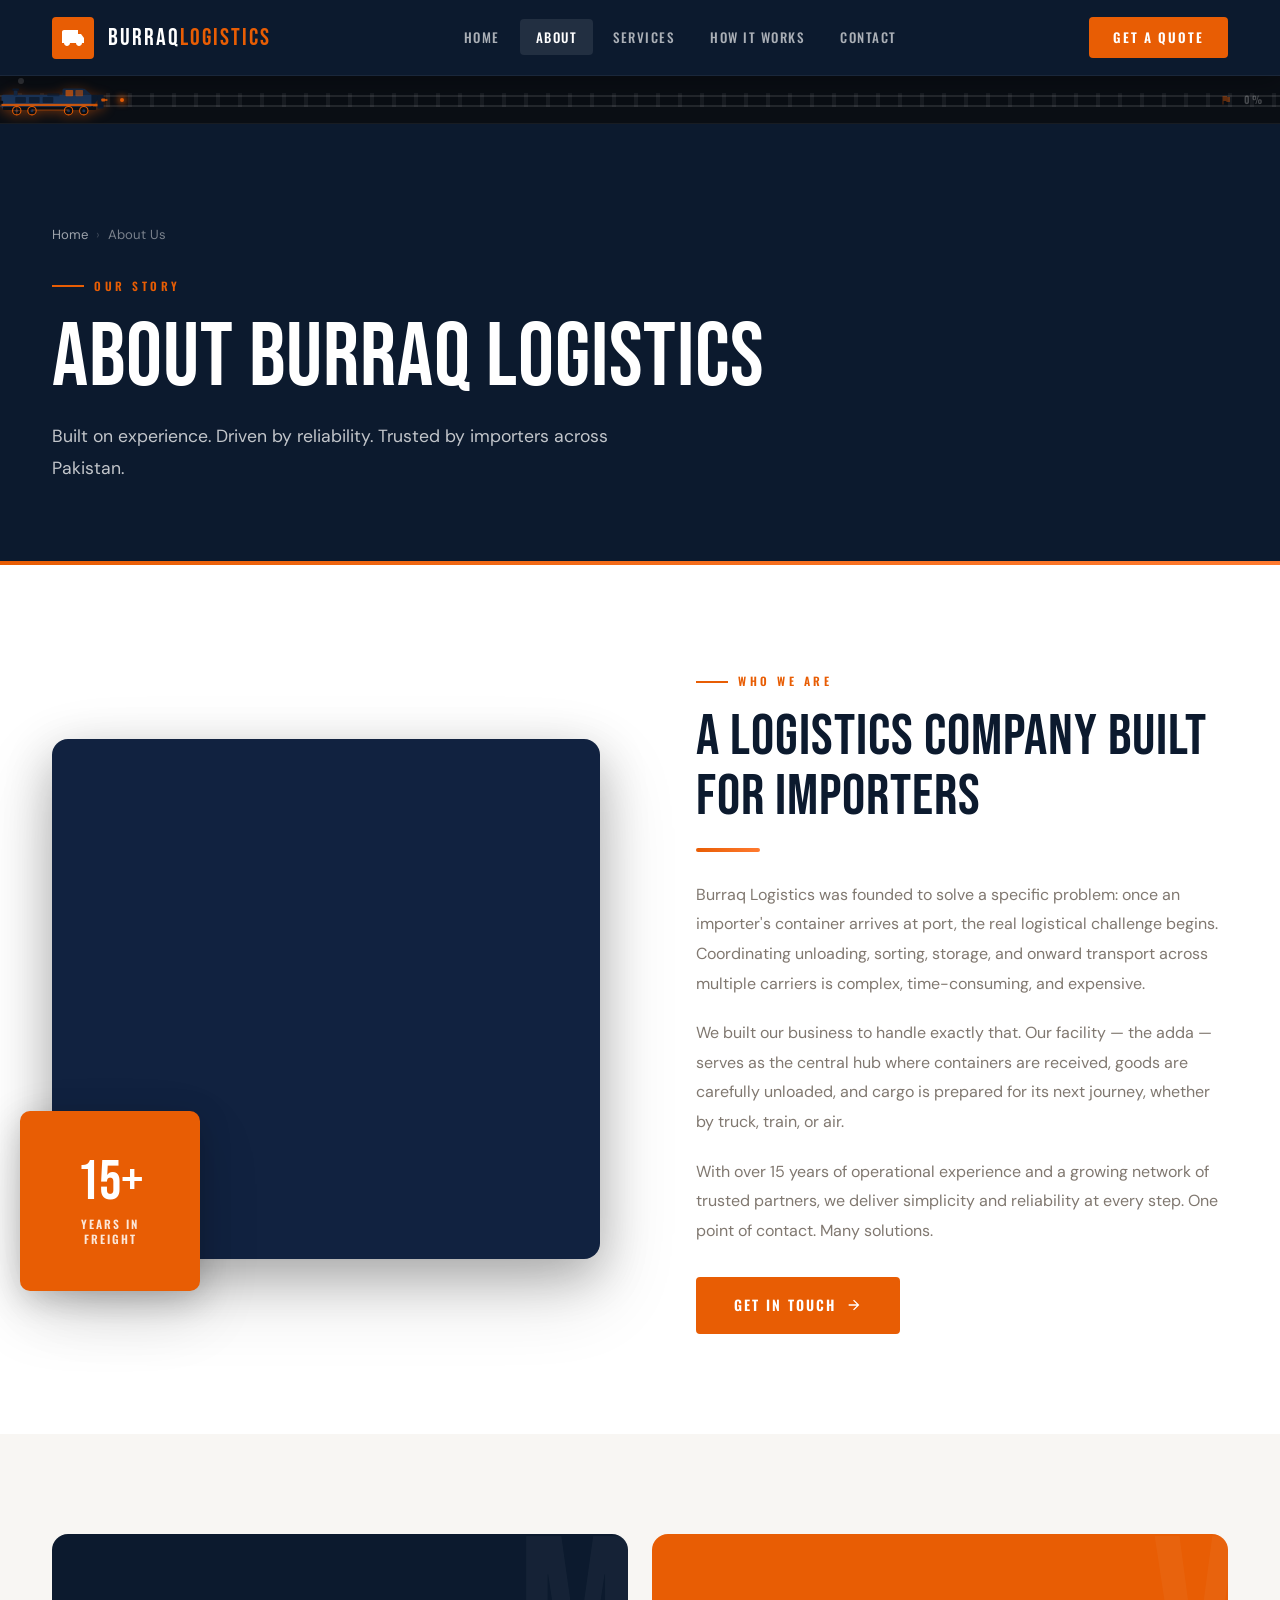
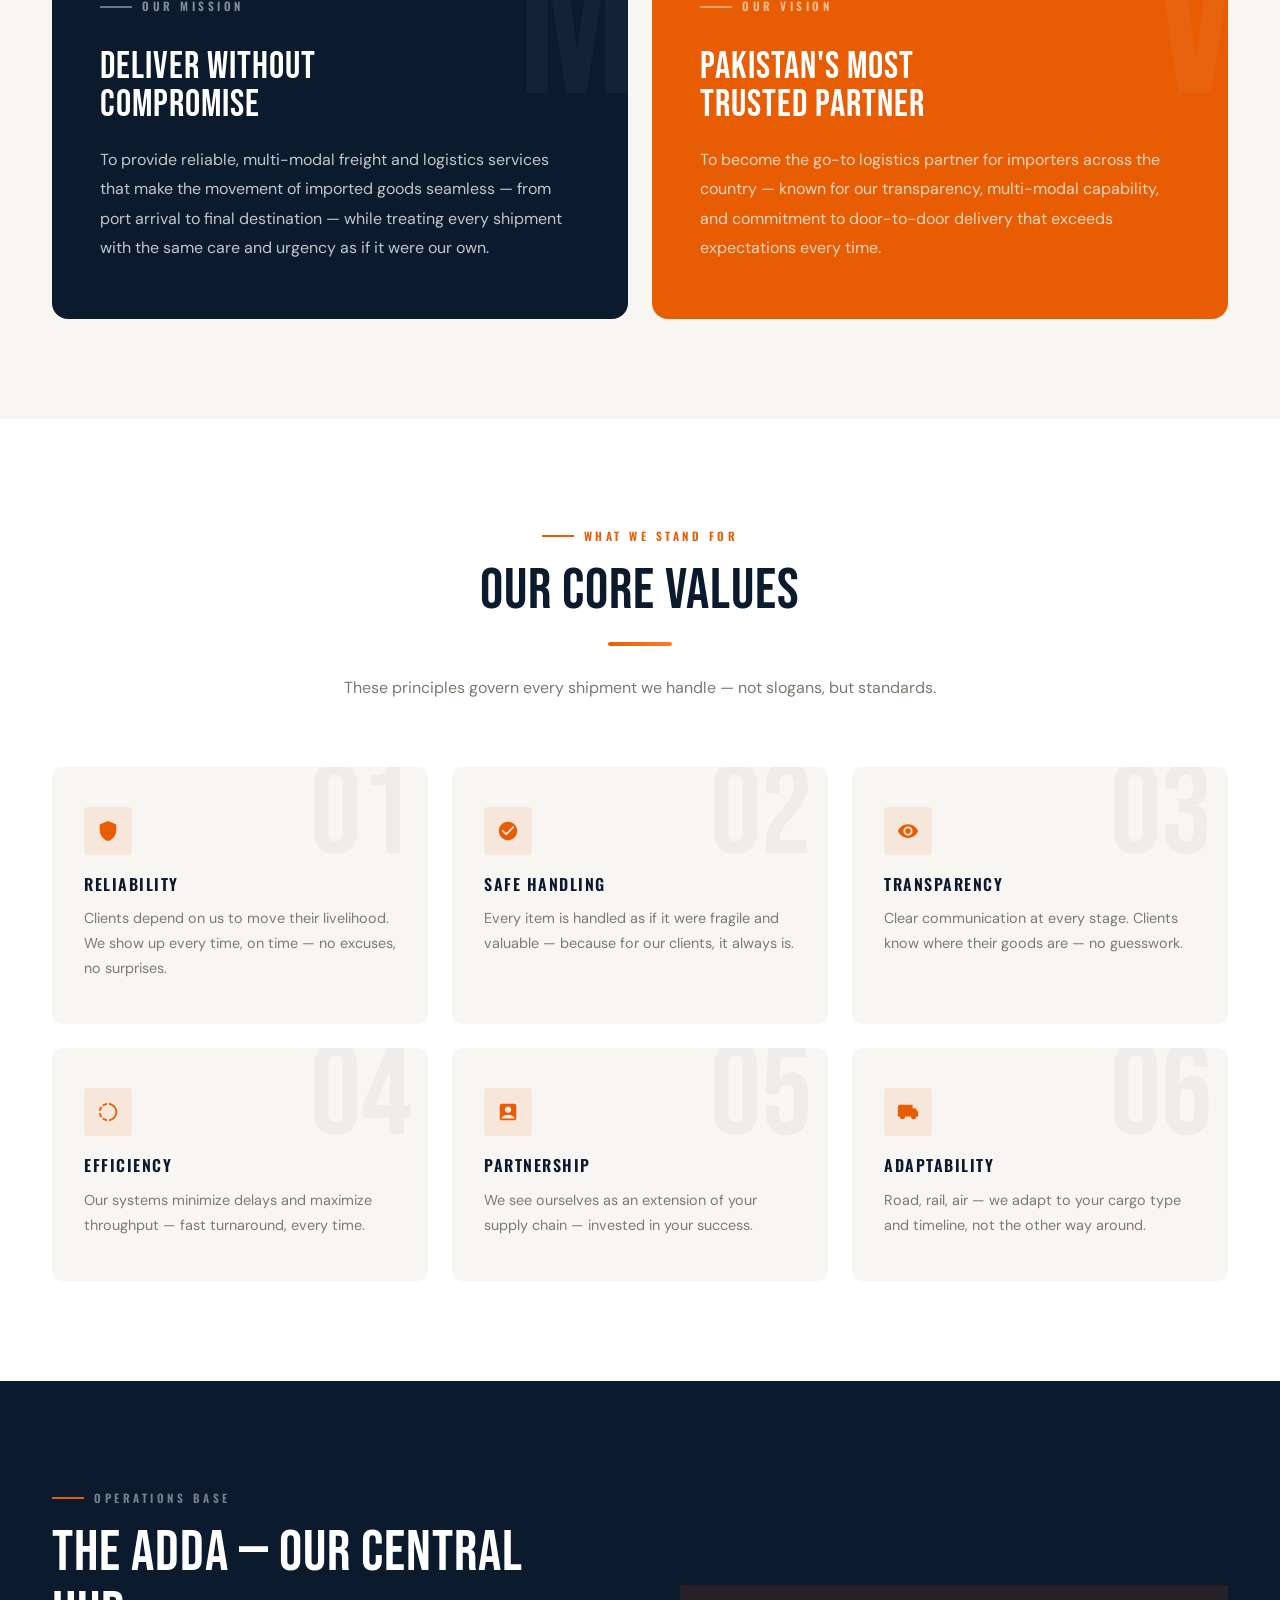
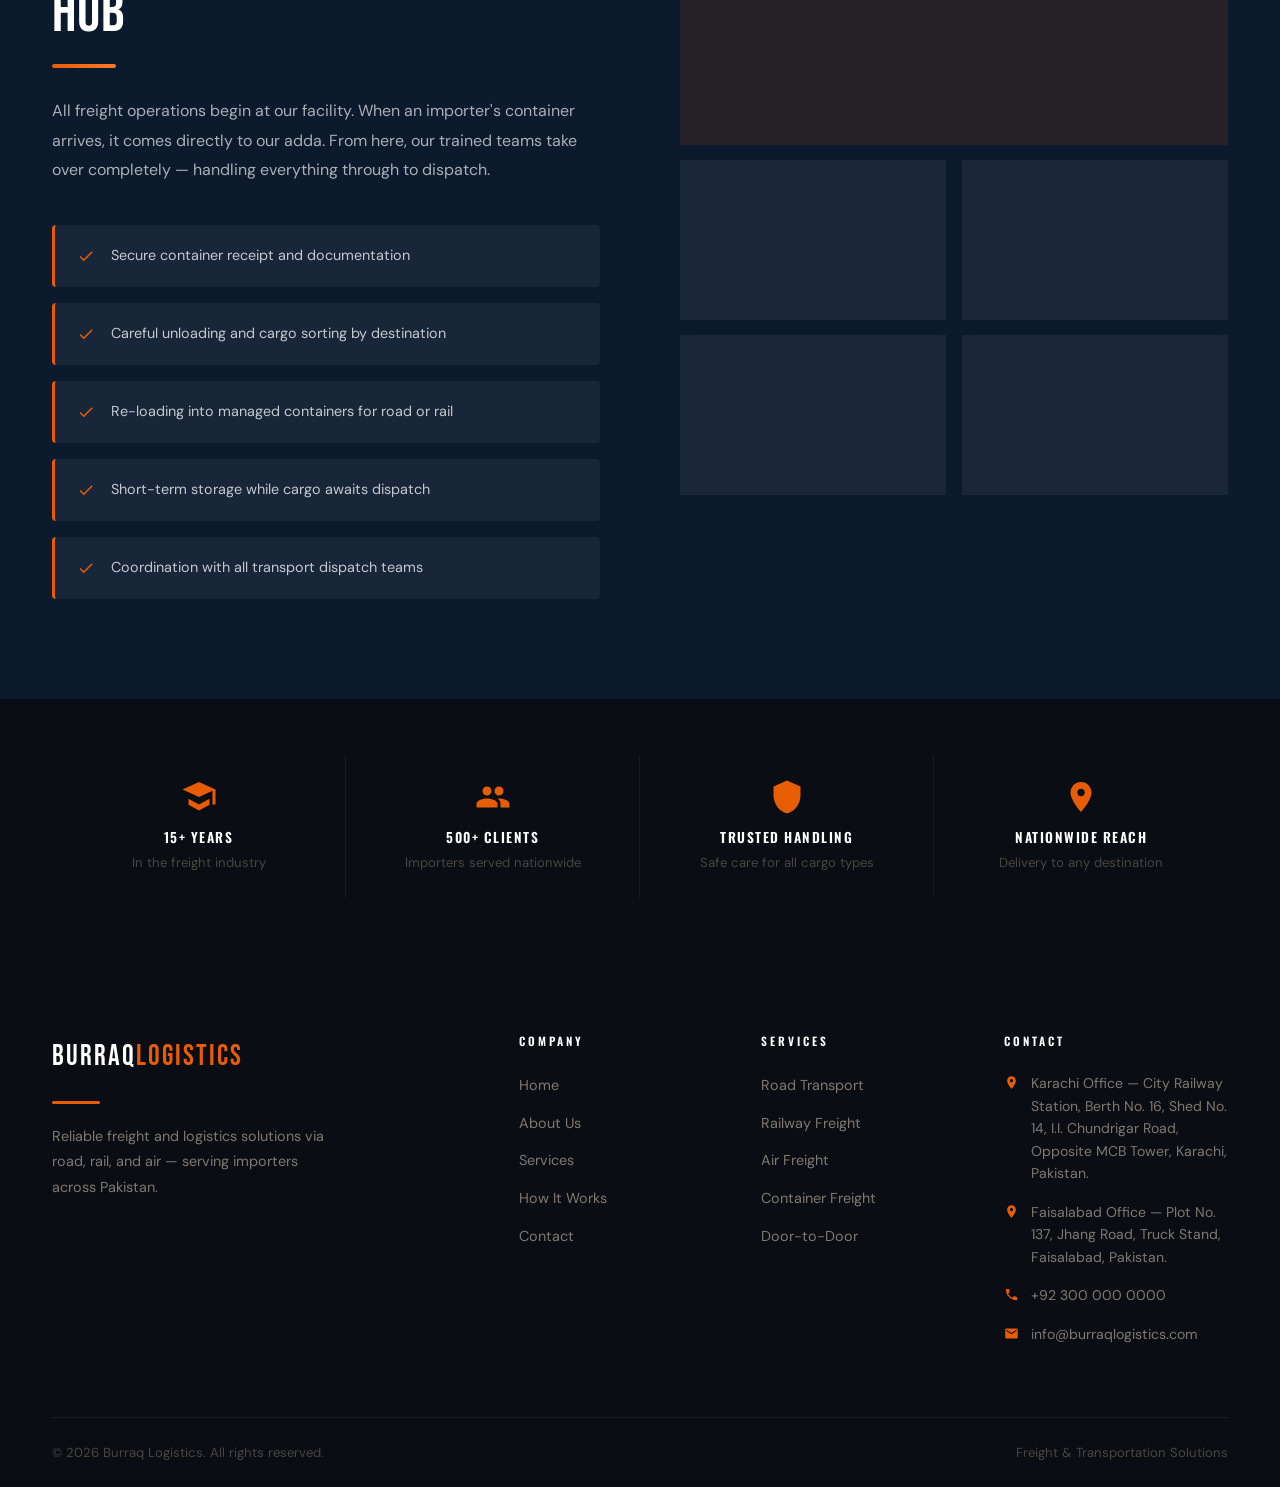
==== commit d1d2f268: "train added" ====
--- a/about.html
+++ b/about.html
@@ -40,6 +40,54 @@
       <a href="contact.html" style="color:var(--orange);margin-top:8px;">Get a Quote →</a>
     </div>
   </nav>
+
+  <!-- ============================================================
+       SCROLL PROGRESS TRAIN
+       Locomotive moves left-right as user scrolls the page.
+  ============================================================ -->
+  <div class="scroll-track" aria-hidden="true">
+    <div class="scroll-track__fill"    id="scrollFill"></div>
+    <div class="scroll-track__sleepers"></div>
+    <div class="scroll-track__rail"></div>
+    <div class="scroll-track__loco"    id="scrollLoco">
+      <svg viewBox="0 0 160 42" fill="none" xmlns="http://www.w3.org/2000/svg">
+        <rect x="2" y="14" width="120" height="18" rx="2" fill="#1a3458"/>
+        <path d="M82 14 L82 8 Q82 6 84 6 L108 6 Q112 6 114 9 L120 14 Z" fill="#142844"/>
+        <path d="M120 14 L128 14 L130 18 L120 32 Z" fill="#0c1a2e"/>
+        <rect x="128" y="14" width="8" height="18" rx="1" fill="#0c1a2e"/>
+        <rect x="86" y="8"  width="10" height="8" rx="1" fill="#e85d04" opacity="0.7"/>
+        <rect x="99" y="8"  width="10" height="8" rx="1" fill="#e85d04" opacity="0.5"/>
+        <rect x="20" y="17" width="14" height="8" rx="1" fill="#0c1a2e" opacity="0.8"/>
+        <rect x="38" y="17" width="14" height="8" rx="1" fill="#0c1a2e" opacity="0.8"/>
+        <rect x="56" y="17" width="14" height="8" rx="1" fill="#0c1a2e" opacity="0.8"/>
+        <rect x="2" y="26" width="126" height="3" rx="0" fill="#e85d04" opacity="0.85"/>
+        <rect x="4" y="30" width="122" height="4" rx="1" fill="#0a0e14"/>
+        <rect x="133" y="19" width="5" height="4" rx="1" fill="#e85d04" opacity="0.9"/>
+        <rect x="138" y="20" width="3" height="2" rx="0" fill="#e85d04"/>
+        <rect x="18" y="8"  width="5" height="7" rx="1" fill="#142844"/>
+        <rect x="16" y="6"  width="9" height="3" rx="1" fill="#0c1a2e"/>
+        <rect x="0"  y="22" width="4" height="4" rx="1" fill="#0a0e14"/>
+        <circle class="loco-wheel" cx="22"  cy="35" r="5.5" fill="#0a0e14" stroke="#e85d04" stroke-width="1.4"/>
+        <circle cx="22"  cy="35" r="2" fill="#1a3458"/>
+        <line x1="22" y1="29.5" x2="22" y2="40.5" stroke="#e85d04" stroke-width="0.8" opacity="0.6" class="loco-wheel" style="transform-origin:22px 35px"/>
+        <line x1="16.5" y1="35" x2="27.5" y2="35" stroke="#e85d04" stroke-width="0.8" opacity="0.6" class="loco-wheel" style="transform-origin:22px 35px"/>
+        <circle class="loco-wheel" cx="42"  cy="35" r="5.5" fill="#0a0e14" stroke="#e85d04" stroke-width="1.4"/>
+        <circle cx="42"  cy="35" r="2" fill="#1a3458"/>
+        <circle class="loco-wheel" cx="90"  cy="35" r="5.5" fill="#0a0e14" stroke="#e85d04" stroke-width="1.4"/>
+        <circle cx="90"  cy="35" r="2" fill="#1a3458"/>
+        <circle class="loco-wheel" cx="110" cy="35" r="5.5" fill="#0a0e14" stroke="#e85d04" stroke-width="1.4"/>
+        <circle cx="110" cy="35" r="2" fill="#1a3458"/>
+        <rect x="42" y="33" width="48" height="2" rx="1" fill="#e85d04" opacity="0.35"/>
+        <rect x="62" y="12" width="16" height="4" rx="1" fill="#0c1a2e" opacity="0.6"/>
+      </svg>
+      <span class="scroll-track__loco-light"></span>
+    </div>
+    <div class="scroll-track__dest">
+      <svg viewBox="0 0 24 24"><path d="M14.4 6L14 4H5v17h2v-7h5.6l.4 2h7V6z"/></svg>
+    </div>
+    <span class="scroll-track__label" id="scrollLabel">0%</span>
+  </div>
+
 
 
   <!-- ============================================================
@@ -372,8 +420,12 @@
         <div class="footer__col">
           <h6>Contact</h6>
           <div class="footer__contact-row">
-            <svg viewBox="0 0 24 24"><path d="M12 2C8.13 2 5 5.13 5 9c0 5.25 7 13 7 13s7-7.75 7-13c0-3.87-3.13-7-7-7zm0 9.5c-1.38 0-2.5-1.12-2.5-2.5s1.12-2.5 2.5-2.5 2.5 1.12 2.5 2.5-1.12 2.5-2.5 2.5z"/></svg>
-            <span>123 Freight Road, Industrial Zone, Karachi</span>
+            <svg viewBox="0 0 24 24" style="flex-shrink:0;margin-top:3px;"><path d="M12 2C8.13 2 5 5.13 5 9c0 5.25 7 13 7 13s7-7.75 7-13c0-3.87-3.13-7-7-7zm0 9.5c-1.38 0-2.5-1.12-2.5-2.5s1.12-2.5 2.5-2.5 2.5 1.12 2.5 2.5-1.12 2.5-2.5 2.5z"/></svg>
+            <span>Karachi Office — City Railway Station, Berth No. 16, Shed No. 14, I.I. Chundrigar Road, Opposite MCB Tower, Karachi, Pakistan.</span>
+          </div>
+          <div class="footer__contact-row">
+            <svg viewBox="0 0 24 24" style="flex-shrink:0;margin-top:3px;"><path d="M12 2C8.13 2 5 5.13 5 9c0 5.25 7 13 7 13s7-7.75 7-13c0-3.87-3.13-7-7-7zm0 9.5c-1.38 0-2.5-1.12-2.5-2.5s1.12-2.5 2.5-2.5 2.5 1.12 2.5 2.5-1.12 2.5-2.5 2.5z"/></svg>
+            <span>Faisalabad Office — Plot No. 137, Jhang Road, Truck Stand, Faisalabad, Pakistan.</span>
           </div>
           <div class="footer__contact-row">
             <svg viewBox="0 0 24 24"><path d="M6.62 10.79c1.44 2.83 3.76 5.14 6.59 6.59l2.2-2.2c.27-.27.67-.36 1.02-.24 1.12.37 2.33.57 3.57.57.55 0 1 .45 1 1V20c0 .55-.45 1-1 1-9.39 0-17-7.61-17-17 0-.55.45-1 1-1h3.5c.55 0 1 .45 1 1 0 1.25.2 2.45.57 3.57.11.35.03.74-.25 1.02l-2.2 2.2z"/></svg>
--- a/css/global.css
+++ b/css/global.css
@@ -802,3 +802,197 @@
     transform: none !important;
   }
 }
+
+
+/* ============================================================
+   SCROLL TRAIN PROGRESS BAR
+   A thin track strip below the navbar.
+   The locomotive moves left→right as the user scrolls.
+   ============================================================ */
+
+.scroll-track {
+  position: sticky;
+  top: var(--nav-height);
+  z-index: 999;
+  width: 100%;
+  height: 48px;
+  background: var(--black);
+  border-bottom: 1px solid rgba(255,255,255,0.06);
+  overflow: hidden;
+  flex-shrink: 0;
+}
+
+/* Orange filled progress bar — grows as you scroll */
+.scroll-track__fill {
+  position: absolute;
+  top: 0;
+  left: 0;
+  height: 100%;
+  width: 0%;
+  background: linear-gradient(
+    to right,
+    rgba(232,93,4,0.18),
+    rgba(232,93,4,0.08)
+  );
+  transition: width 0.1s linear;
+  pointer-events: none;
+}
+
+/* The rail line — two thin horizontal lines like actual tracks */
+.scroll-track__rail {
+  position: absolute;
+  top: 50%;
+  left: 0;
+  right: 0;
+  transform: translateY(-50%);
+  pointer-events: none;
+}
+
+/* Top rail line */
+.scroll-track__rail::before {
+  content: '';
+  position: absolute;
+  top: -5px;
+  left: 0;
+  right: 0;
+  height: 2px;
+  background: rgba(255,255,255,0.1);
+}
+
+/* Bottom rail line */
+.scroll-track__rail::after {
+  content: '';
+  position: absolute;
+  top: 5px;
+  left: 0;
+  right: 0;
+  height: 2px;
+  background: rgba(255,255,255,0.1);
+}
+
+/* Sleeper ties — repeating vertical dashes */
+.scroll-track__sleepers {
+  position: absolute;
+  top: 50%;
+  left: 0;
+  right: 0;
+  transform: translateY(-50%);
+  height: 14px;
+  background-image: repeating-linear-gradient(
+    to right,
+    transparent,
+    transparent 18px,
+    rgba(255,255,255,0.06) 18px,
+    rgba(255,255,255,0.06) 22px
+  );
+  pointer-events: none;
+}
+
+/* The locomotive — absolutely positioned, moves via JS */
+.scroll-track__loco {
+  position: absolute;
+  top: 50%;
+  left: 0;
+  transform: translateY(-50%);
+  transition: left 0.12s linear;
+  pointer-events: none;
+  display: flex;
+  align-items: center;
+  gap: 0;
+}
+
+/* Smoke puff that appears above the chimney */
+.scroll-track__loco::before {
+  content: '';
+  position: absolute;
+  top: -6px;
+  left: 18px;
+  width: 6px;
+  height: 6px;
+  border-radius: 50%;
+  background: rgba(255,255,255,0.15);
+  animation: smokePuff 2s ease-in-out infinite;
+}
+
+@keyframes smokePuff {
+  0%   { opacity: 0.7; transform: scale(1) translateY(0); }
+  100% { opacity: 0;   transform: scale(2.5) translateY(-10px); }
+}
+
+/* The SVG locomotive itself */
+.scroll-track__loco svg {
+  height: 32px;
+  width: auto;
+  display: block;
+  filter: drop-shadow(0 2px 6px rgba(232,93,4,0.4));
+}
+
+/* Orange glow dot at front of train */
+.scroll-track__loco-light {
+  width: 4px;
+  height: 4px;
+  border-radius: 50%;
+  background: var(--orange);
+  box-shadow: 0 0 6px 2px rgba(232,93,4,0.7);
+  position: absolute;
+  right: -2px;
+  top: 50%;
+  transform: translateY(-50%);
+  animation: headlight 1.8s ease-in-out infinite alternate;
+}
+
+@keyframes headlight {
+  from { opacity: 0.7; box-shadow: 0 0 6px 2px rgba(232,93,4,0.5); }
+  to   { opacity: 1;   box-shadow: 0 0 10px 4px rgba(232,93,4,0.9); }
+}
+
+/* Wheel rotation animation */
+.loco-wheel {
+  animation: wheelSpin 0.4s linear infinite;
+  transform-origin: center;
+}
+
+@keyframes wheelSpin {
+  from { transform: rotate(0deg); }
+  to   { transform: rotate(360deg); }
+}
+
+/* Progress percentage label (right side) */
+.scroll-track__label {
+  position: absolute;
+  right: 16px;
+  top: 50%;
+  transform: translateY(-50%);
+  font-family: var(--font-heading);
+  font-size: 0.65rem;
+  font-weight: 600;
+  letter-spacing: 2px;
+  text-transform: uppercase;
+  color: rgba(255,255,255,0.25);
+  pointer-events: none;
+  user-select: none;
+}
+
+/* Destination marker on the far right */
+.scroll-track__dest {
+  position: absolute;
+  right: 48px;
+  top: 50%;
+  transform: translateY(-50%);
+  display: flex;
+  align-items: center;
+  gap: 6px;
+  pointer-events: none;
+}
+
+.scroll-track__dest svg {
+  width: 12px;
+  height: 12px;
+  fill: rgba(232,93,4,0.4);
+}
+
+/* Hide on very small screens */
+@media (max-width: 480px) {
+  .scroll-track { height: 36px; }
+  .scroll-track__loco svg { height: 24px; }
+}
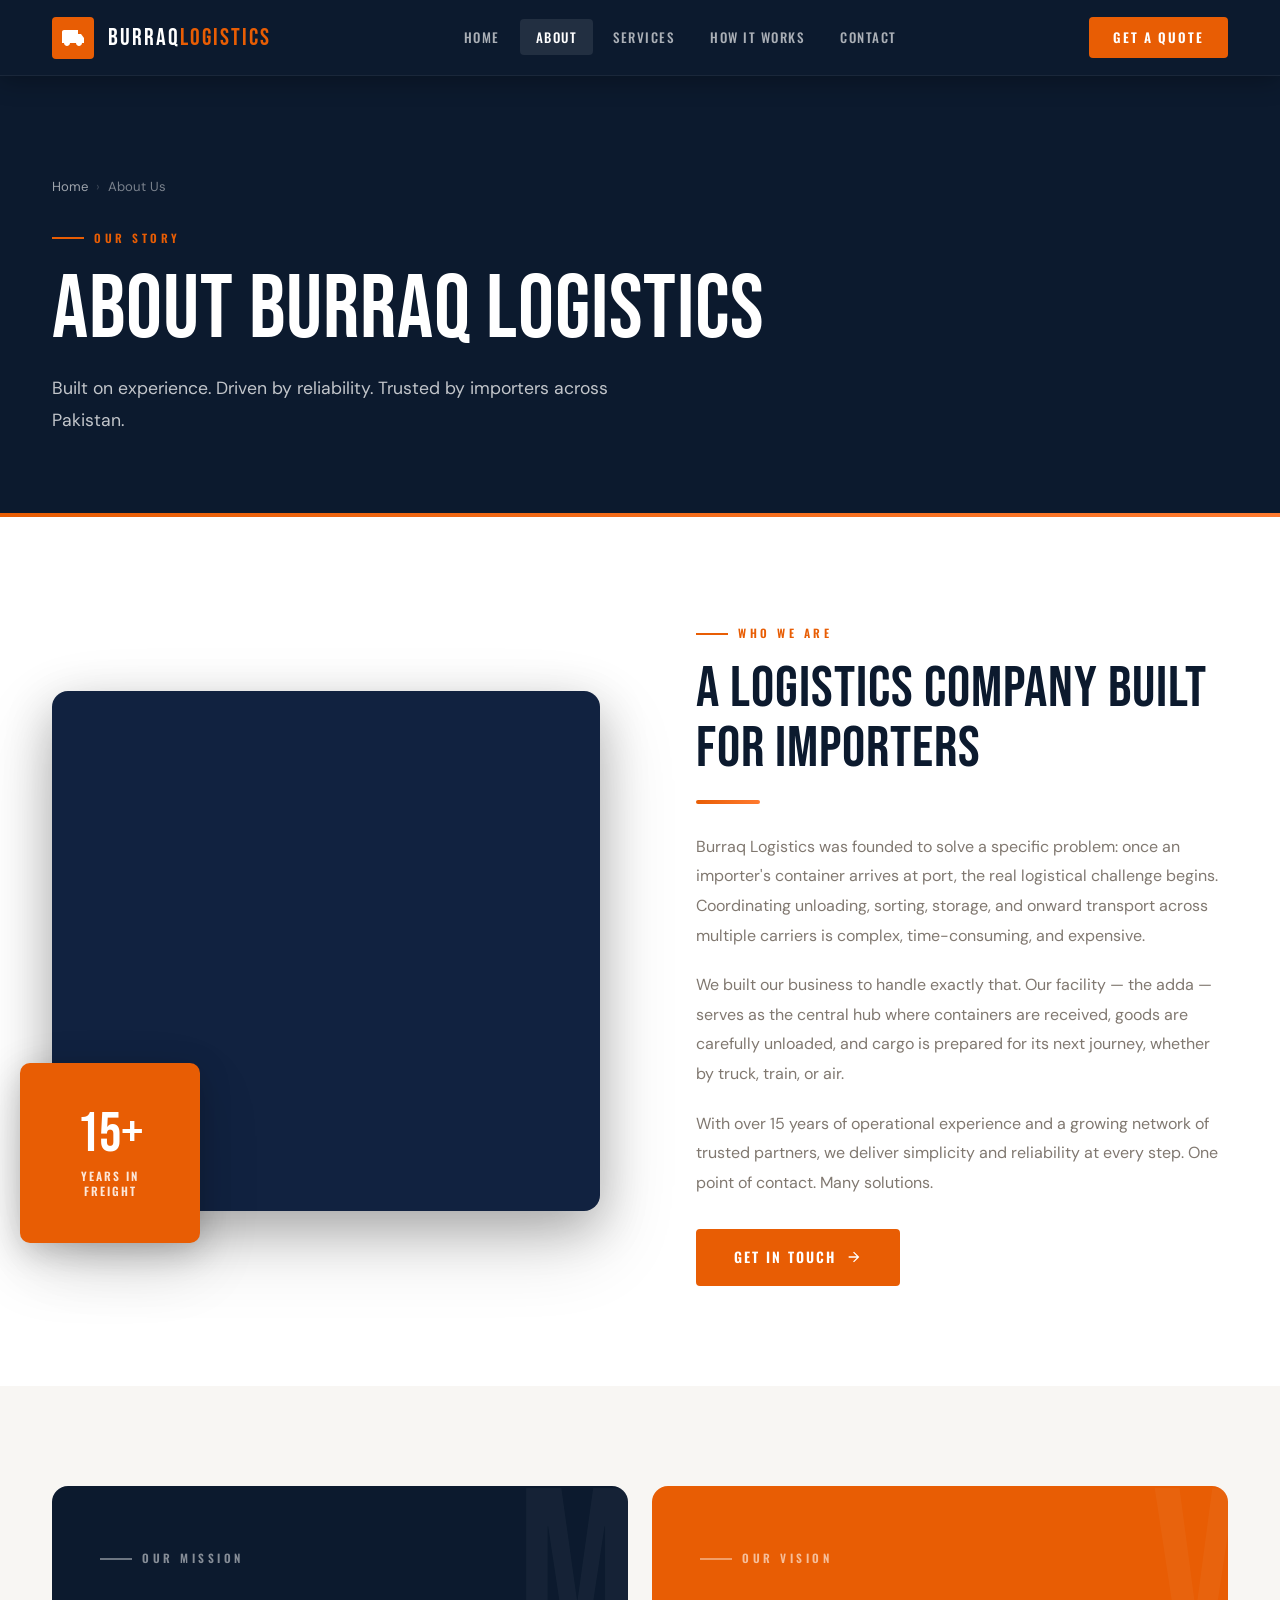
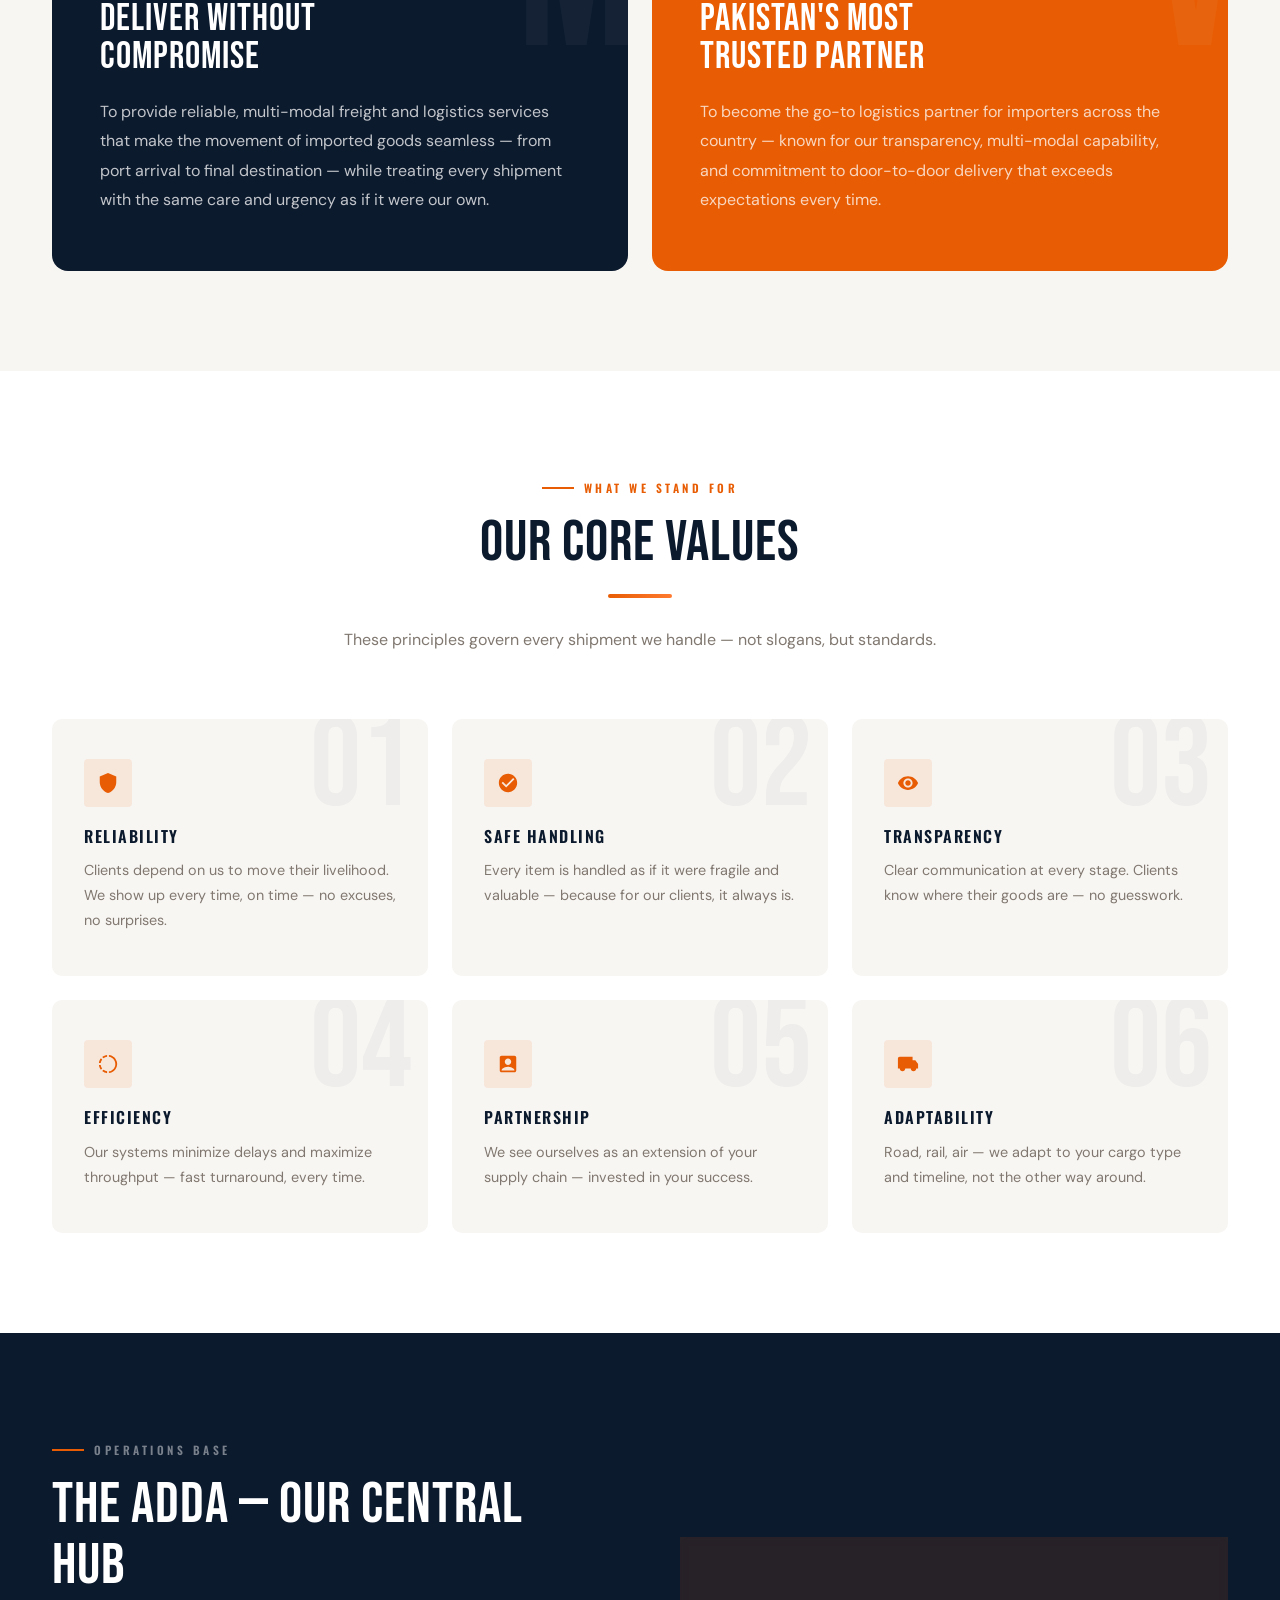
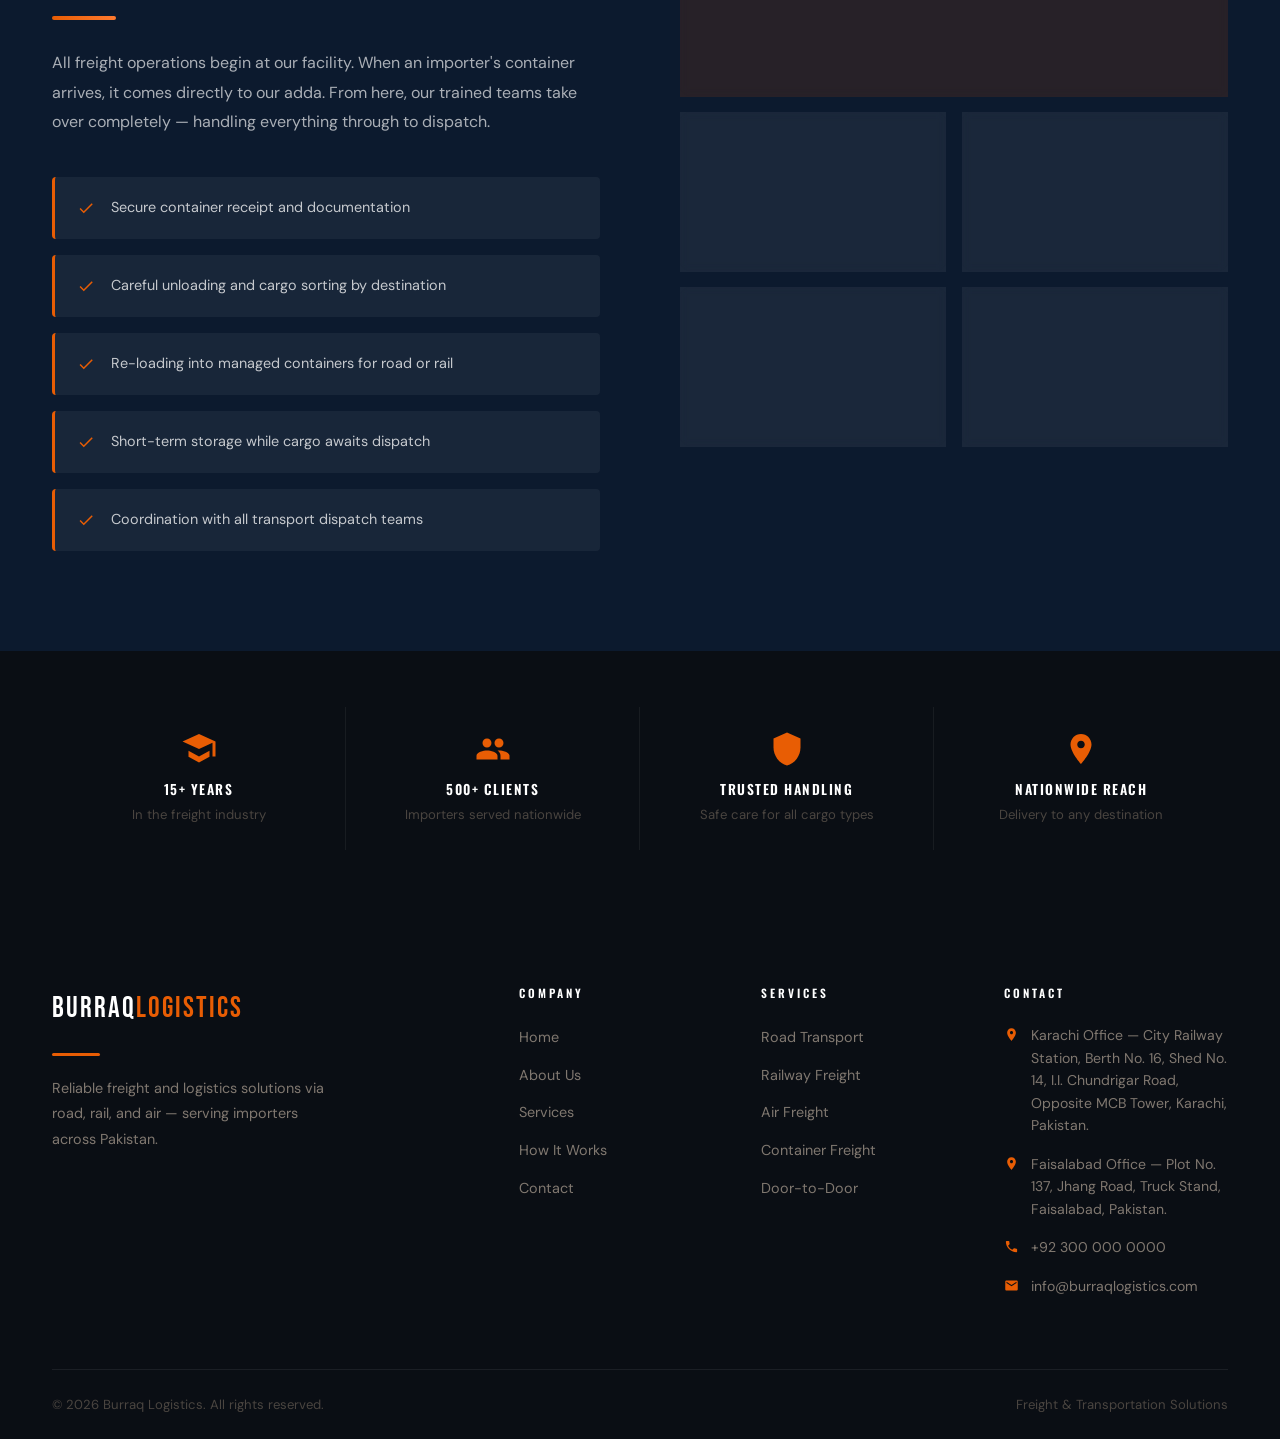
==== commit fa36ea1b: "remove train" ====
--- a/about.html
+++ b/about.html
@@ -45,48 +45,7 @@
        SCROLL PROGRESS TRAIN
        Locomotive moves left-right as user scrolls the page.
   ============================================================ -->
-  <div class="scroll-track" aria-hidden="true">
-    <div class="scroll-track__fill"    id="scrollFill"></div>
-    <div class="scroll-track__sleepers"></div>
-    <div class="scroll-track__rail"></div>
-    <div class="scroll-track__loco"    id="scrollLoco">
-      <svg viewBox="0 0 160 42" fill="none" xmlns="http://www.w3.org/2000/svg">
-        <rect x="2" y="14" width="120" height="18" rx="2" fill="#1a3458"/>
-        <path d="M82 14 L82 8 Q82 6 84 6 L108 6 Q112 6 114 9 L120 14 Z" fill="#142844"/>
-        <path d="M120 14 L128 14 L130 18 L120 32 Z" fill="#0c1a2e"/>
-        <rect x="128" y="14" width="8" height="18" rx="1" fill="#0c1a2e"/>
-        <rect x="86" y="8"  width="10" height="8" rx="1" fill="#e85d04" opacity="0.7"/>
-        <rect x="99" y="8"  width="10" height="8" rx="1" fill="#e85d04" opacity="0.5"/>
-        <rect x="20" y="17" width="14" height="8" rx="1" fill="#0c1a2e" opacity="0.8"/>
-        <rect x="38" y="17" width="14" height="8" rx="1" fill="#0c1a2e" opacity="0.8"/>
-        <rect x="56" y="17" width="14" height="8" rx="1" fill="#0c1a2e" opacity="0.8"/>
-        <rect x="2" y="26" width="126" height="3" rx="0" fill="#e85d04" opacity="0.85"/>
-        <rect x="4" y="30" width="122" height="4" rx="1" fill="#0a0e14"/>
-        <rect x="133" y="19" width="5" height="4" rx="1" fill="#e85d04" opacity="0.9"/>
-        <rect x="138" y="20" width="3" height="2" rx="0" fill="#e85d04"/>
-        <rect x="18" y="8"  width="5" height="7" rx="1" fill="#142844"/>
-        <rect x="16" y="6"  width="9" height="3" rx="1" fill="#0c1a2e"/>
-        <rect x="0"  y="22" width="4" height="4" rx="1" fill="#0a0e14"/>
-        <circle class="loco-wheel" cx="22"  cy="35" r="5.5" fill="#0a0e14" stroke="#e85d04" stroke-width="1.4"/>
-        <circle cx="22"  cy="35" r="2" fill="#1a3458"/>
-        <line x1="22" y1="29.5" x2="22" y2="40.5" stroke="#e85d04" stroke-width="0.8" opacity="0.6" class="loco-wheel" style="transform-origin:22px 35px"/>
-        <line x1="16.5" y1="35" x2="27.5" y2="35" stroke="#e85d04" stroke-width="0.8" opacity="0.6" class="loco-wheel" style="transform-origin:22px 35px"/>
-        <circle class="loco-wheel" cx="42"  cy="35" r="5.5" fill="#0a0e14" stroke="#e85d04" stroke-width="1.4"/>
-        <circle cx="42"  cy="35" r="2" fill="#1a3458"/>
-        <circle class="loco-wheel" cx="90"  cy="35" r="5.5" fill="#0a0e14" stroke="#e85d04" stroke-width="1.4"/>
-        <circle cx="90"  cy="35" r="2" fill="#1a3458"/>
-        <circle class="loco-wheel" cx="110" cy="35" r="5.5" fill="#0a0e14" stroke="#e85d04" stroke-width="1.4"/>
-        <circle cx="110" cy="35" r="2" fill="#1a3458"/>
-        <rect x="42" y="33" width="48" height="2" rx="1" fill="#e85d04" opacity="0.35"/>
-        <rect x="62" y="12" width="16" height="4" rx="1" fill="#0c1a2e" opacity="0.6"/>
-      </svg>
-      <span class="scroll-track__loco-light"></span>
-    </div>
-    <div class="scroll-track__dest">
-      <svg viewBox="0 0 24 24"><path d="M14.4 6L14 4H5v17h2v-7h5.6l.4 2h7V6z"/></svg>
-    </div>
-    <span class="scroll-track__label" id="scrollLabel">0%</span>
-  </div>
+  
 
 
 
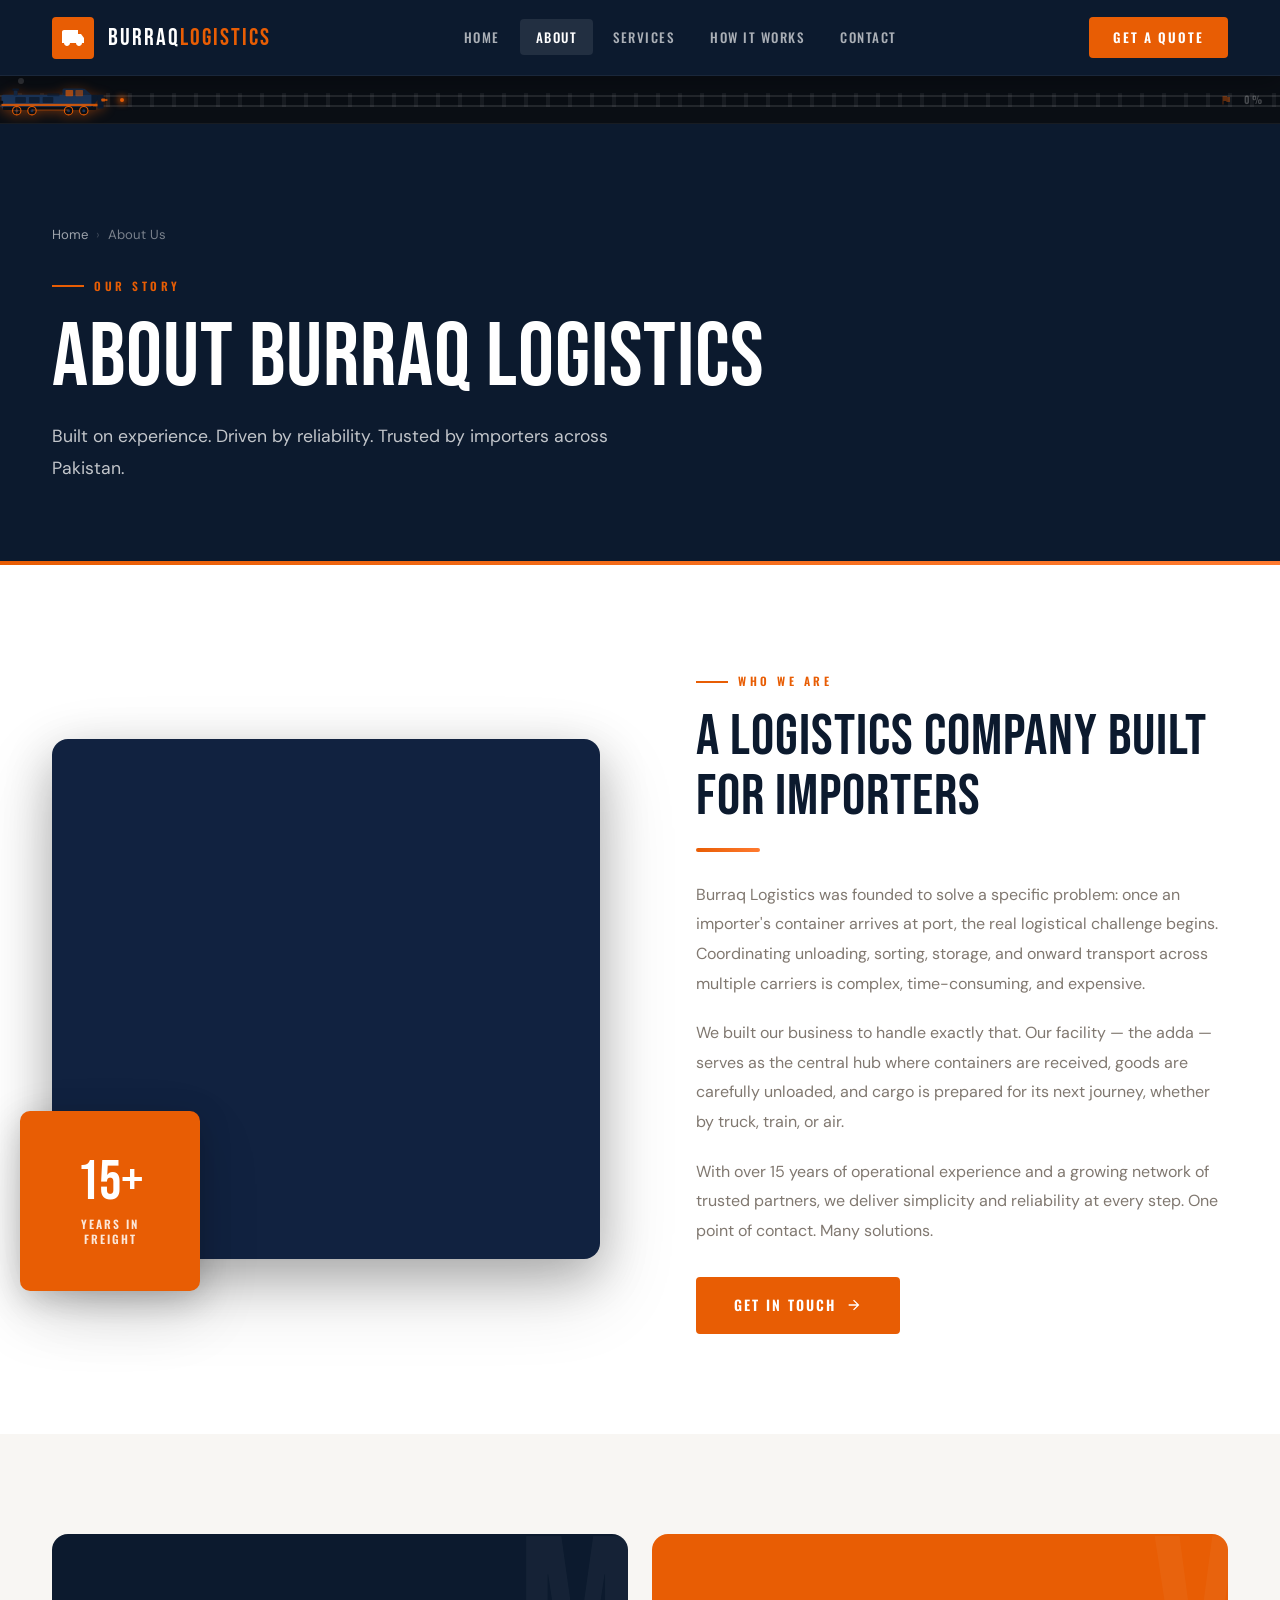
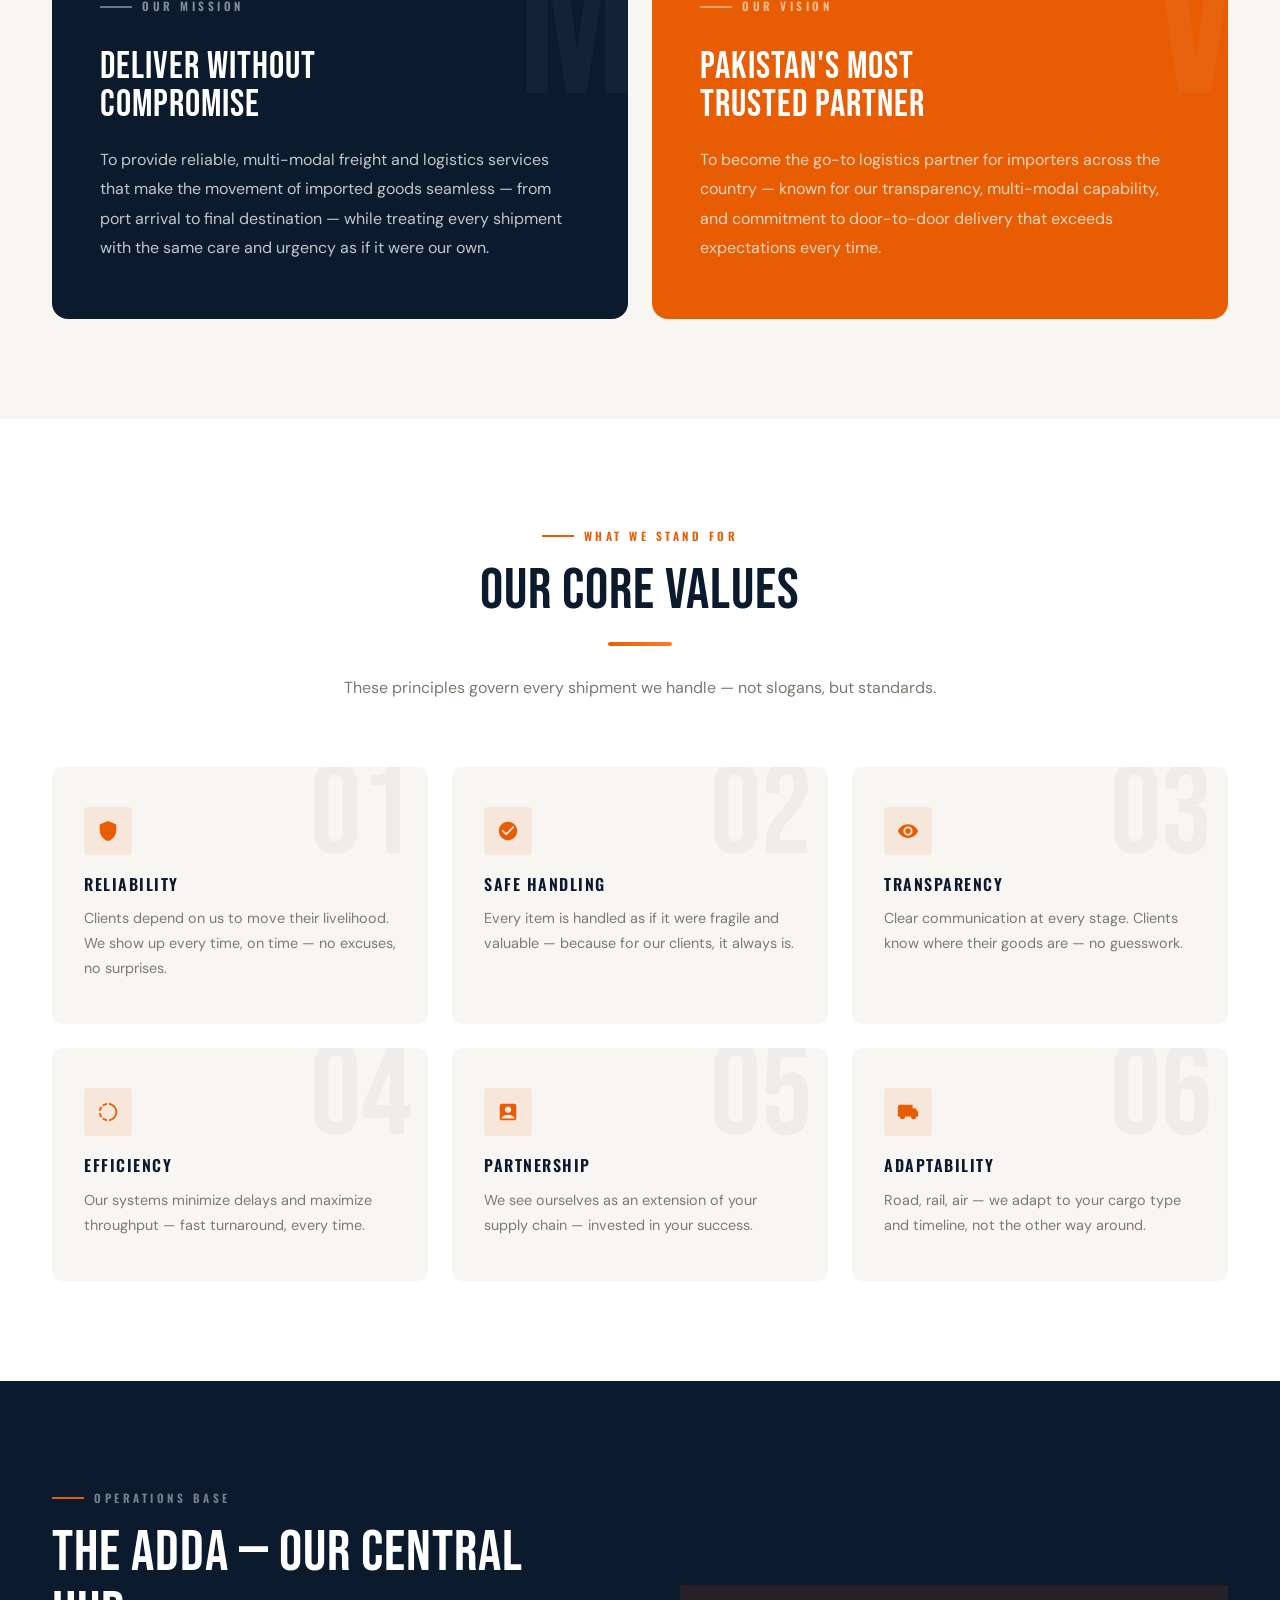
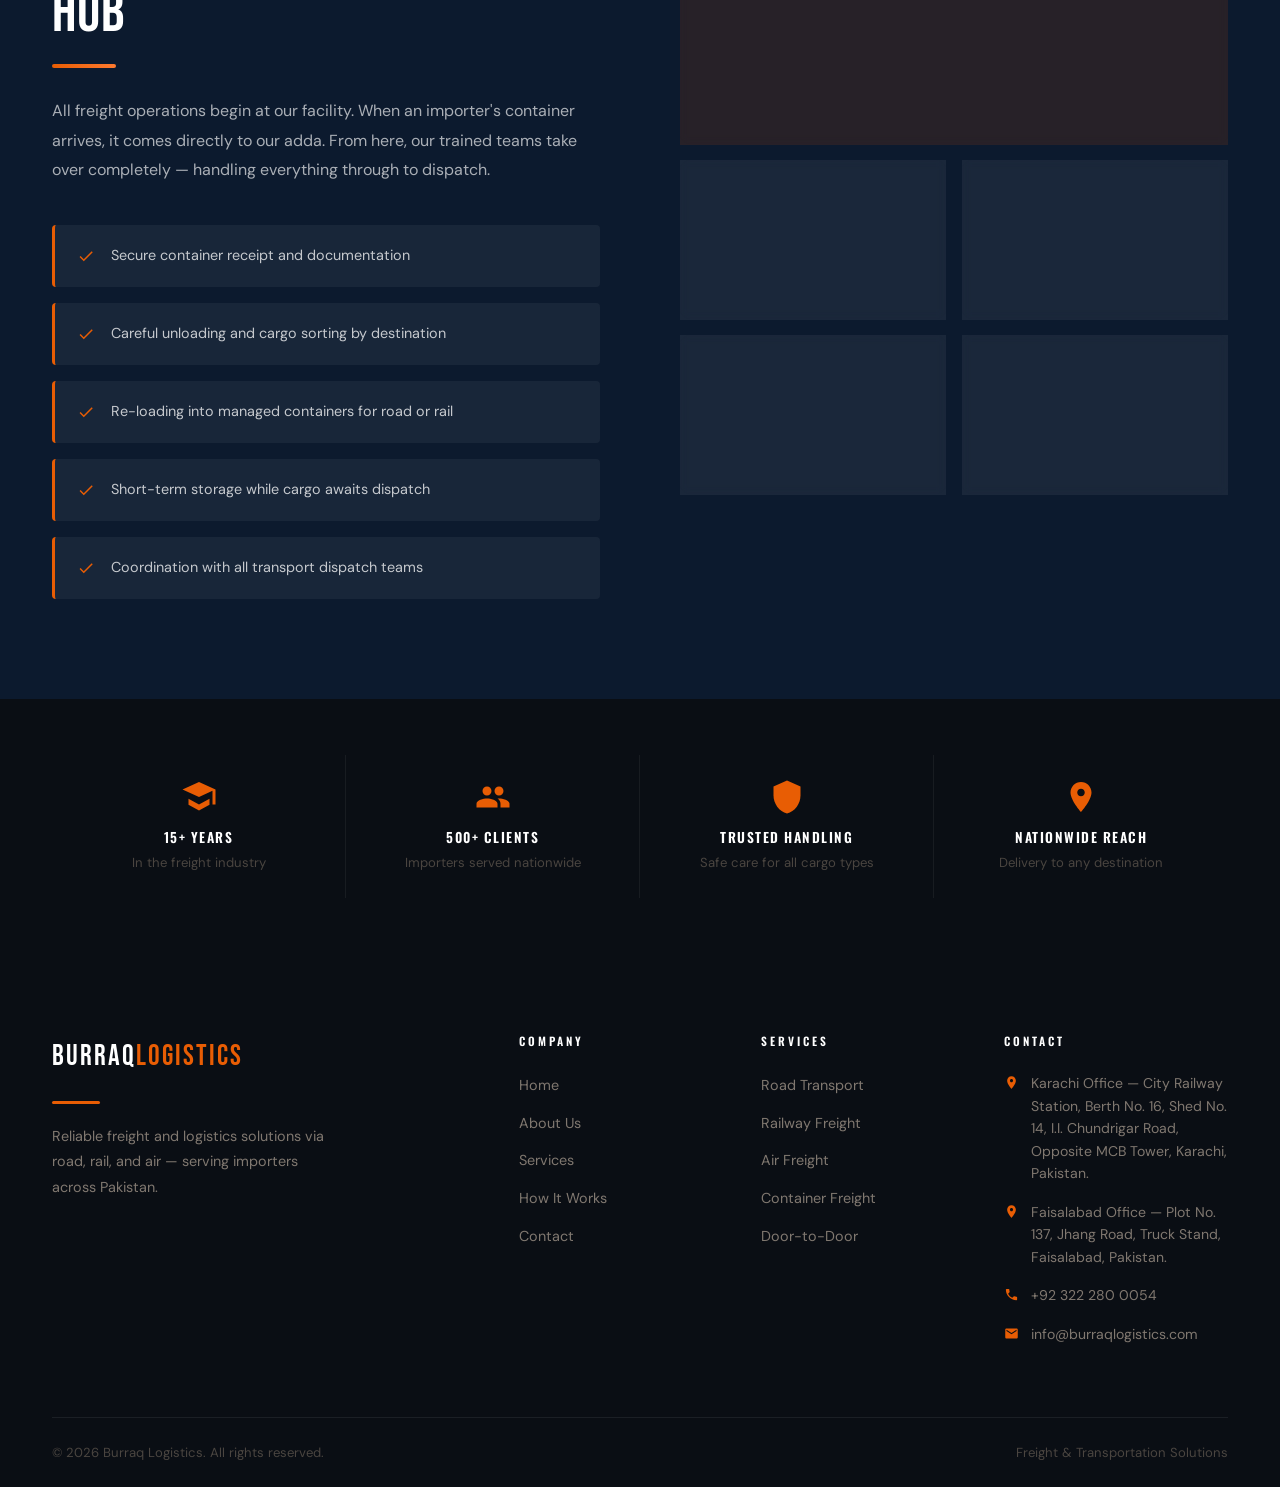
==== commit f70c077b: "final" ====
--- a/about.html
+++ b/about.html
@@ -45,7 +45,48 @@
        SCROLL PROGRESS TRAIN
        Locomotive moves left-right as user scrolls the page.
   ============================================================ -->
-  
+  <div class="scroll-track" aria-hidden="true">
+    <div class="scroll-track__fill"    id="scrollFill"></div>
+    <div class="scroll-track__sleepers"></div>
+    <div class="scroll-track__rail"></div>
+    <div class="scroll-track__loco"    id="scrollLoco">
+      <svg viewBox="0 0 160 42" fill="none" xmlns="http://www.w3.org/2000/svg">
+        <rect x="2" y="14" width="120" height="18" rx="2" fill="#1a3458"/>
+        <path d="M82 14 L82 8 Q82 6 84 6 L108 6 Q112 6 114 9 L120 14 Z" fill="#142844"/>
+        <path d="M120 14 L128 14 L130 18 L120 32 Z" fill="#0c1a2e"/>
+        <rect x="128" y="14" width="8" height="18" rx="1" fill="#0c1a2e"/>
+        <rect x="86" y="8"  width="10" height="8" rx="1" fill="#e85d04" opacity="0.7"/>
+        <rect x="99" y="8"  width="10" height="8" rx="1" fill="#e85d04" opacity="0.5"/>
+        <rect x="20" y="17" width="14" height="8" rx="1" fill="#0c1a2e" opacity="0.8"/>
+        <rect x="38" y="17" width="14" height="8" rx="1" fill="#0c1a2e" opacity="0.8"/>
+        <rect x="56" y="17" width="14" height="8" rx="1" fill="#0c1a2e" opacity="0.8"/>
+        <rect x="2" y="26" width="126" height="3" rx="0" fill="#e85d04" opacity="0.85"/>
+        <rect x="4" y="30" width="122" height="4" rx="1" fill="#0a0e14"/>
+        <rect x="133" y="19" width="5" height="4" rx="1" fill="#e85d04" opacity="0.9"/>
+        <rect x="138" y="20" width="3" height="2" rx="0" fill="#e85d04"/>
+        <rect x="18" y="8"  width="5" height="7" rx="1" fill="#142844"/>
+        <rect x="16" y="6"  width="9" height="3" rx="1" fill="#0c1a2e"/>
+        <rect x="0"  y="22" width="4" height="4" rx="1" fill="#0a0e14"/>
+        <circle class="loco-wheel" cx="22"  cy="35" r="5.5" fill="#0a0e14" stroke="#e85d04" stroke-width="1.4"/>
+        <circle cx="22"  cy="35" r="2" fill="#1a3458"/>
+        <line x1="22" y1="29.5" x2="22" y2="40.5" stroke="#e85d04" stroke-width="0.8" opacity="0.6" class="loco-wheel" style="transform-origin:22px 35px"/>
+        <line x1="16.5" y1="35" x2="27.5" y2="35" stroke="#e85d04" stroke-width="0.8" opacity="0.6" class="loco-wheel" style="transform-origin:22px 35px"/>
+        <circle class="loco-wheel" cx="42"  cy="35" r="5.5" fill="#0a0e14" stroke="#e85d04" stroke-width="1.4"/>
+        <circle cx="42"  cy="35" r="2" fill="#1a3458"/>
+        <circle class="loco-wheel" cx="90"  cy="35" r="5.5" fill="#0a0e14" stroke="#e85d04" stroke-width="1.4"/>
+        <circle cx="90"  cy="35" r="2" fill="#1a3458"/>
+        <circle class="loco-wheel" cx="110" cy="35" r="5.5" fill="#0a0e14" stroke="#e85d04" stroke-width="1.4"/>
+        <circle cx="110" cy="35" r="2" fill="#1a3458"/>
+        <rect x="42" y="33" width="48" height="2" rx="1" fill="#e85d04" opacity="0.35"/>
+        <rect x="62" y="12" width="16" height="4" rx="1" fill="#0c1a2e" opacity="0.6"/>
+      </svg>
+      <span class="scroll-track__loco-light"></span>
+    </div>
+    <div class="scroll-track__dest">
+      <svg viewBox="0 0 24 24"><path d="M14.4 6L14 4H5v17h2v-7h5.6l.4 2h7V6z"/></svg>
+    </div>
+    <span class="scroll-track__label" id="scrollLabel">0%</span>
+  </div>
 
 
 
@@ -388,7 +429,7 @@
           </div>
           <div class="footer__contact-row">
             <svg viewBox="0 0 24 24"><path d="M6.62 10.79c1.44 2.83 3.76 5.14 6.59 6.59l2.2-2.2c.27-.27.67-.36 1.02-.24 1.12.37 2.33.57 3.57.57.55 0 1 .45 1 1V20c0 .55-.45 1-1 1-9.39 0-17-7.61-17-17 0-.55.45-1 1-1h3.5c.55 0 1 .45 1 1 0 1.25.2 2.45.57 3.57.11.35.03.74-.25 1.02l-2.2 2.2z"/></svg>
-            <span>+92 300 000 0000</span>
+            <span>+92 322 280 0054</span>
           </div>
           <div class="footer__contact-row">
             <svg viewBox="0 0 24 24"><path d="M20 4H4c-1.1 0-1.99.9-1.99 2L2 18c0 1.1.9 2 2 2h16c1.1 0 2-.9 2-2V6c0-1.1-.9-2-2-2zm0 4l-8 5-8-5V6l8 5 8-5v2z"/></svg>
@@ -404,5 +445,25 @@
   </footer>
 
   <script src="js/main.js"></script>
+
+  <!-- ============================================================
+       WHATSAPP POPUP — fires after 20 seconds per session
+  ============================================================ -->
+  <div class="wa-popup-overlay" id="waPopupOverlay">
+    <div class="wa-popup">
+      <button class="wa-popup__close" id="waPopupClose" aria-label="Close">&#x2715;</button>
+      <div class="wa-popup__icon">
+        <svg viewBox="0 0 24 24"><path d="M17.472 14.382c-.297-.149-1.758-.867-2.03-.967-.273-.099-.471-.148-.67.15-.197.297-.767.966-.94 1.164-.173.199-.347.223-.644.075-.297-.15-1.255-.463-2.39-1.475-.883-.788-1.48-1.761-1.653-2.059-.173-.297-.018-.458.13-.606.134-.133.298-.347.446-.52.149-.174.198-.298.298-.497.099-.198.05-.371-.025-.52-.075-.149-.669-1.612-.916-2.207-.242-.579-.487-.5-.669-.51-.173-.008-.371-.01-.57-.01-.198 0-.52.074-.792.372-.272.297-1.04 1.016-1.04 2.479 0 1.462 1.065 2.875 1.213 3.074.149.198 2.096 3.2 5.077 4.487.709.306 1.262.489 1.694.625.712.227 1.36.195 1.871.118.571-.085 1.758-.719 2.006-1.413.248-.694.248-1.289.173-1.413-.074-.124-.272-.198-.57-.347z"/><path d="M12 0C5.373 0 0 5.373 0 12c0 2.122.554 4.118 1.523 5.847L.057 23.882l6.194-1.438A11.934 11.934 0 0012 24c6.627 0 12-5.373 12-12S18.627 0 12 0zm0 21.894a9.878 9.878 0 01-5.031-1.378l-.361-.214-3.741.981.999-3.648-.235-.374A9.855 9.855 0 012.106 12C2.106 6.58 6.58 2.106 12 2.106S21.894 6.58 21.894 12 17.42 21.894 12 21.894z"/></svg>
+      </div>
+      <h3>Need a Freight Quote?</h3>
+      <p>Chat with our team on WhatsApp — we respond fast. Tell us your cargo details and we will get back to you right away.</p>
+      <a href="https://wa.me/923222800054?text=Hi%2C%20I%27d%20like%20to%20enquire%20about%20freight%20services." class="wa-popup__btn" id="waPopupChat" target="_blank" rel="noopener noreferrer">
+        <svg viewBox="0 0 24 24"><path d="M17.472 14.382c-.297-.149-1.758-.867-2.03-.967-.273-.099-.471-.148-.67.15-.197.297-.767.966-.94 1.164-.173.199-.347.223-.644.075-.297-.15-1.255-.463-2.39-1.475-.883-.788-1.48-1.761-1.653-2.059-.173-.297-.018-.458.13-.606.134-.133.298-.347.446-.52.149-.174.198-.298.298-.497.099-.198.05-.371-.025-.52-.075-.149-.669-1.612-.916-2.207-.242-.579-.487-.5-.669-.51-.173-.008-.371-.01-.57-.01-.198 0-.52.074-.792.372-.272.297-1.04 1.016-1.04 2.479 0 1.462 1.065 2.875 1.213 3.074.149.198 2.096 3.2 5.077 4.487.709.306 1.262.489 1.694.625.712.227 1.36.195 1.871.118.571-.085 1.758-.719 2.006-1.413.248-.694.248-1.289.173-1.413-.074-.124-.272-.198-.57-.347z"/><path d="M12 0C5.373 0 0 5.373 0 12c0 2.122.554 4.118 1.523 5.847L.057 23.882l6.194-1.438A11.934 11.934 0 0012 24c6.627 0 12-5.373 12-12S18.627 0 12 0zm0 21.894a9.878 9.878 0 01-5.031-1.378l-.361-.214-3.741.981.999-3.648-.235-.374A9.855 9.855 0 012.106 12C2.106 6.58 6.58 2.106 12 2.106S21.894 6.58 21.894 12 17.42 21.894 12 21.894z"/></svg>
+        Chat on WhatsApp
+      </a>
+      <button class="wa-popup__dismiss" id="waPopupDismiss">Maybe later</button>
+    </div>
+  </div>
+
 </body>
 </html>
--- a/css/global.css
+++ b/css/global.css
@@ -348,22 +348,37 @@
   transition: transform 0.3s, opacity 0.3s;
 }
 
+
 /* Mobile menu */
 .navbar__mobile-menu {
-  display: none;
+  display: flex;
+  flex-direction: column;
+  gap: 2px;
+  border-top: 2px solid var(--orange);
+  box-shadow: var(--shadow-lg);
   position: absolute;
   top: var(--nav-height);
   left: 0;
   right: 0;
   background: var(--navy-mid);
-  flex-direction: column;
-  gap: 2px;
-  padding: 16px 24px 24px;
-  border-top: 2px solid var(--orange);
-  box-shadow: var(--shadow-lg);
-}
-
-.navbar__mobile-menu.open { display: flex; }
+  /* Animation — slides down on open */
+  max-height: 0;
+  overflow: hidden;
+  opacity: 0;
+  padding-top: 0;
+  padding-bottom: 0;
+  border-top-width: 0;
+  transition: max-height 0.35s ease, opacity 0.3s ease,
+              padding 0.3s ease, border-top-width 0.3s ease;
+}
+
+.navbar__mobile-menu.open {
+  max-height: 400px;
+  opacity: 1;
+  padding-top: 16px;
+  padding-bottom: 24px;
+  border-top-width: 2px;
+}
 
 .navbar__mobile-menu a {
   font-family: var(--font-heading);
@@ -996,3 +1011,154 @@
   .scroll-track { height: 36px; }
   .scroll-track__loco svg { height: 24px; }
 }
+
+
+/* ============================================================
+   WHATSAPP POPUP — appears after 20 seconds
+   ============================================================ */
+
+.wa-popup-overlay {
+  position: fixed;
+  inset: 0;
+  background: rgba(0,0,0,0.45);
+  z-index: 10000;
+  display: flex;
+  align-items: center;
+  justify-content: center;
+  opacity: 0;
+  pointer-events: none;
+  transition: opacity 0.35s ease;
+  backdrop-filter: blur(3px);
+}
+
+.wa-popup-overlay.visible {
+  opacity: 1;
+  pointer-events: all;
+}
+
+/* Popup card */
+.wa-popup {
+  background: var(--white);
+  border-radius: var(--r-lg);
+  padding: 40px 36px 32px;
+  max-width: 420px;
+  width: calc(100% - 40px);
+  text-align: center;
+  position: relative;
+  box-shadow: var(--shadow-xl);
+  transform: translateY(24px) scale(0.96);
+  transition: transform 0.4s ease, opacity 0.35s ease;
+  opacity: 0;
+}
+
+.wa-popup-overlay.visible .wa-popup {
+  transform: translateY(0) scale(1);
+  opacity: 1;
+}
+
+/* Green WhatsApp icon circle */
+.wa-popup__icon {
+  width: 72px;
+  height: 72px;
+  background: #25d366;
+  border-radius: 50%;
+  display: flex;
+  align-items: center;
+  justify-content: center;
+  margin: 0 auto 20px;
+  box-shadow: 0 6px 24px rgba(37,211,102,0.4);
+  animation: float 3s ease-in-out infinite;
+}
+
+.wa-popup__icon svg {
+  width: 38px;
+  height: 38px;
+  fill: var(--white);
+}
+
+.wa-popup h3 {
+  font-family: var(--font-display);
+  font-size: 1.8rem;
+  color: var(--navy);
+  margin-bottom: 10px;
+  letter-spacing: 1px;
+}
+
+.wa-popup p {
+  font-size: 0.92rem;
+  color: var(--gray-500);
+  line-height: 1.7;
+  margin-bottom: 28px;
+}
+
+/* Chat now button */
+.wa-popup__btn {
+  display: inline-flex;
+  align-items: center;
+  justify-content: center;
+  gap: 10px;
+  width: 100%;
+  padding: 15px 24px;
+  background: #25d366;
+  color: var(--white);
+  border-radius: var(--r-sm);
+  font-family: var(--font-heading);
+  font-size: 0.9rem;
+  font-weight: 600;
+  letter-spacing: 2px;
+  text-transform: uppercase;
+  text-decoration: none;
+  transition: background 0.2s, box-shadow 0.2s, transform 0.2s;
+  box-shadow: 0 4px 16px rgba(37,211,102,0.35);
+}
+
+.wa-popup__btn:hover {
+  background: #1ebe5d;
+  box-shadow: 0 6px 24px rgba(37,211,102,0.5);
+  transform: translateY(-1px);
+}
+
+.wa-popup__btn svg {
+  width: 20px;
+  height: 20px;
+  fill: var(--white);
+}
+
+/* Maybe later link */
+.wa-popup__dismiss {
+  display: block;
+  margin-top: 14px;
+  font-size: 0.82rem;
+  color: var(--gray-300);
+  cursor: pointer;
+  transition: color 0.2s;
+  background: none;
+  border: none;
+  font-family: var(--font-body);
+  text-decoration: underline;
+}
+
+.wa-popup__dismiss:hover { color: var(--gray-500); }
+
+/* Close X button */
+.wa-popup__close {
+  position: absolute;
+  top: 14px;
+  right: 16px;
+  background: none;
+  border: none;
+  cursor: pointer;
+  font-size: 1.4rem;
+  color: var(--gray-300);
+  line-height: 1;
+  padding: 4px;
+  transition: color 0.2s;
+  font-family: var(--font-body);
+}
+
+.wa-popup__close:hover { color: var(--navy); }
+
+@media (max-width: 480px) {
+  .wa-popup { padding: 32px 24px 24px; }
+  .wa-popup h3 { font-size: 1.5rem; }
+}
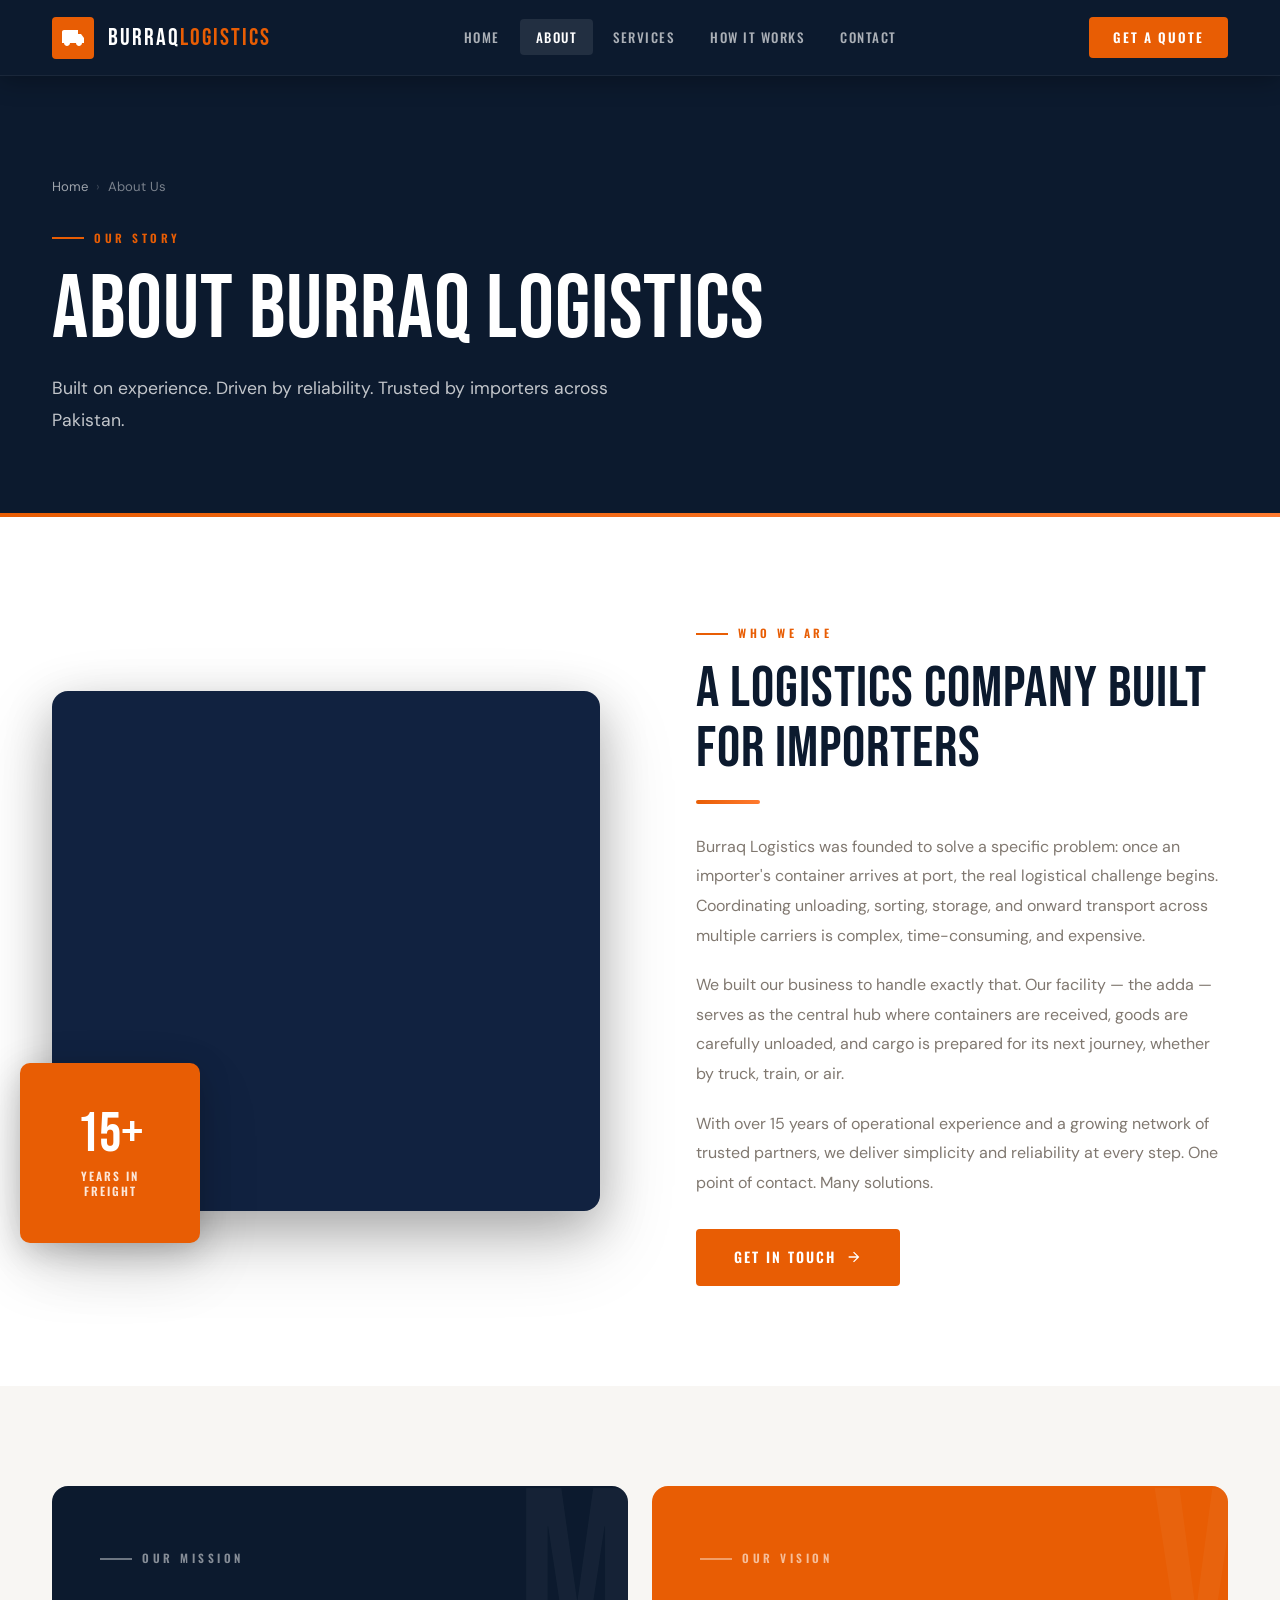
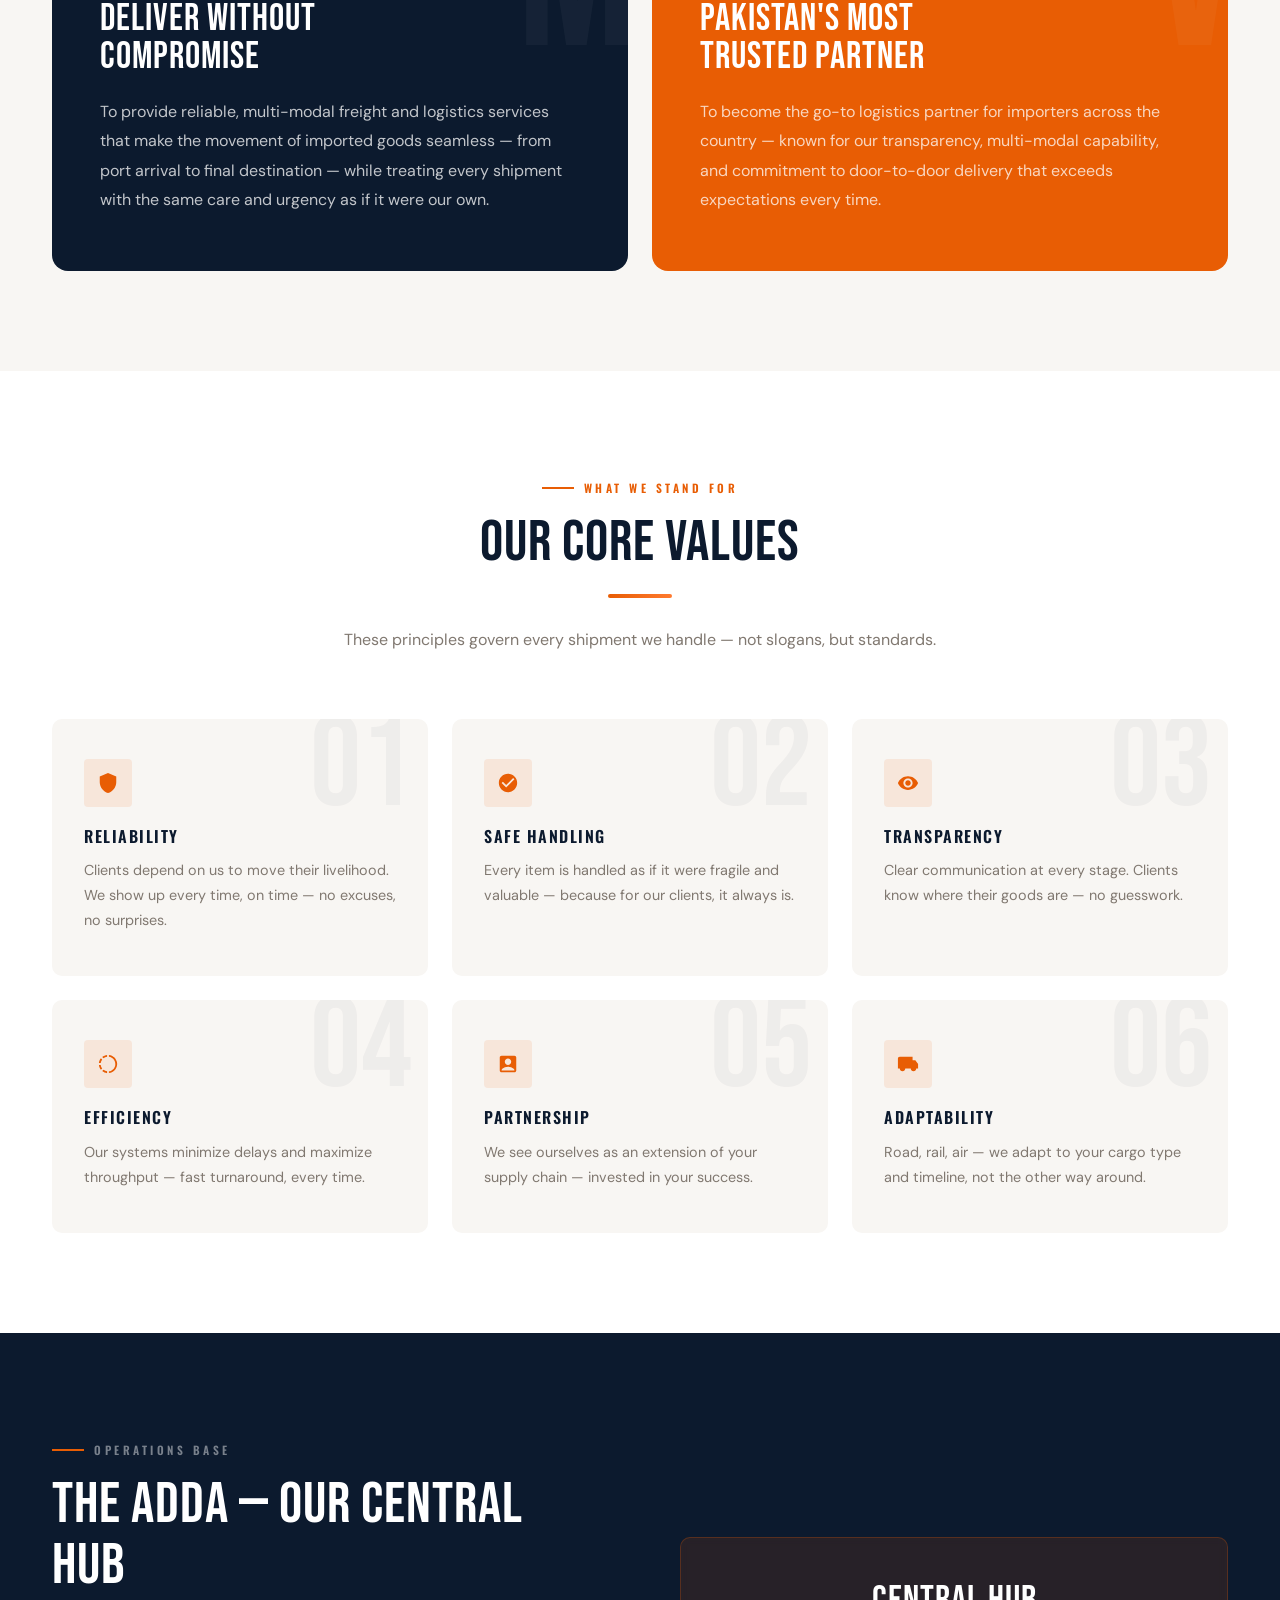
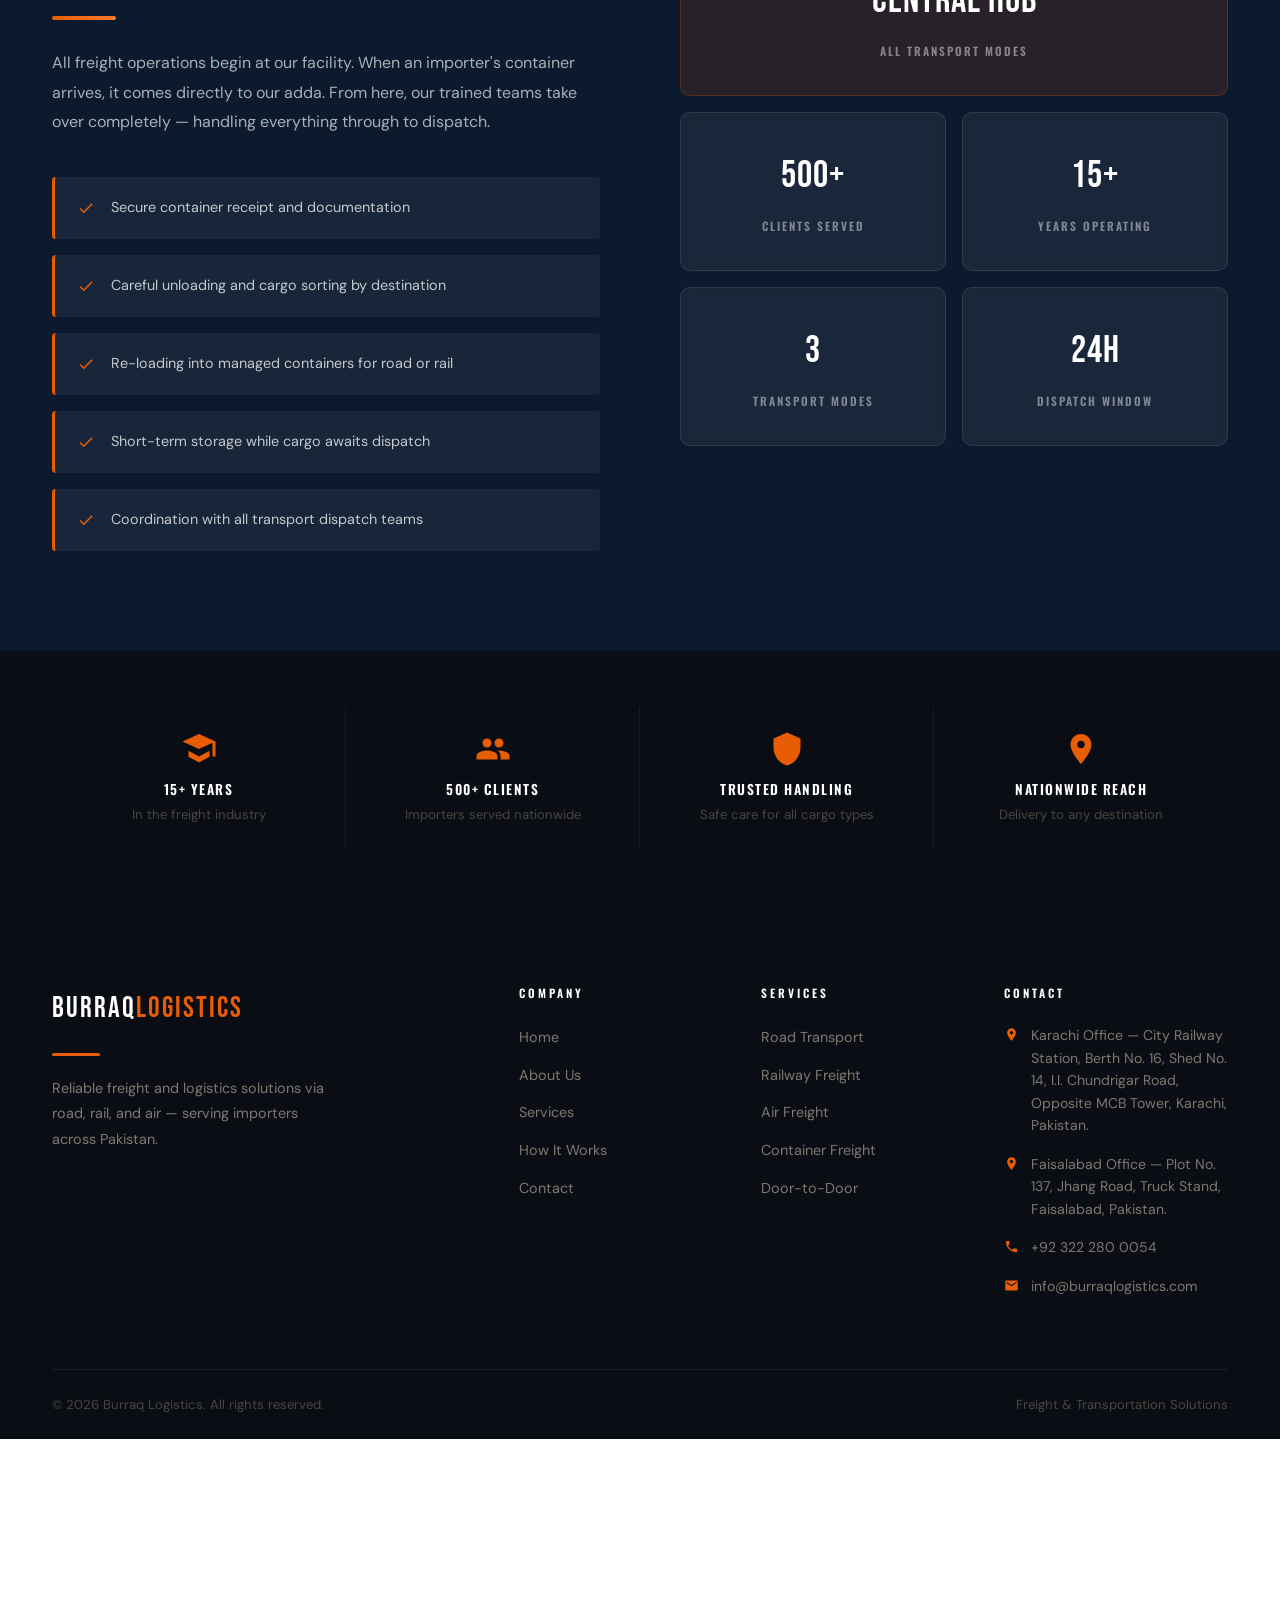
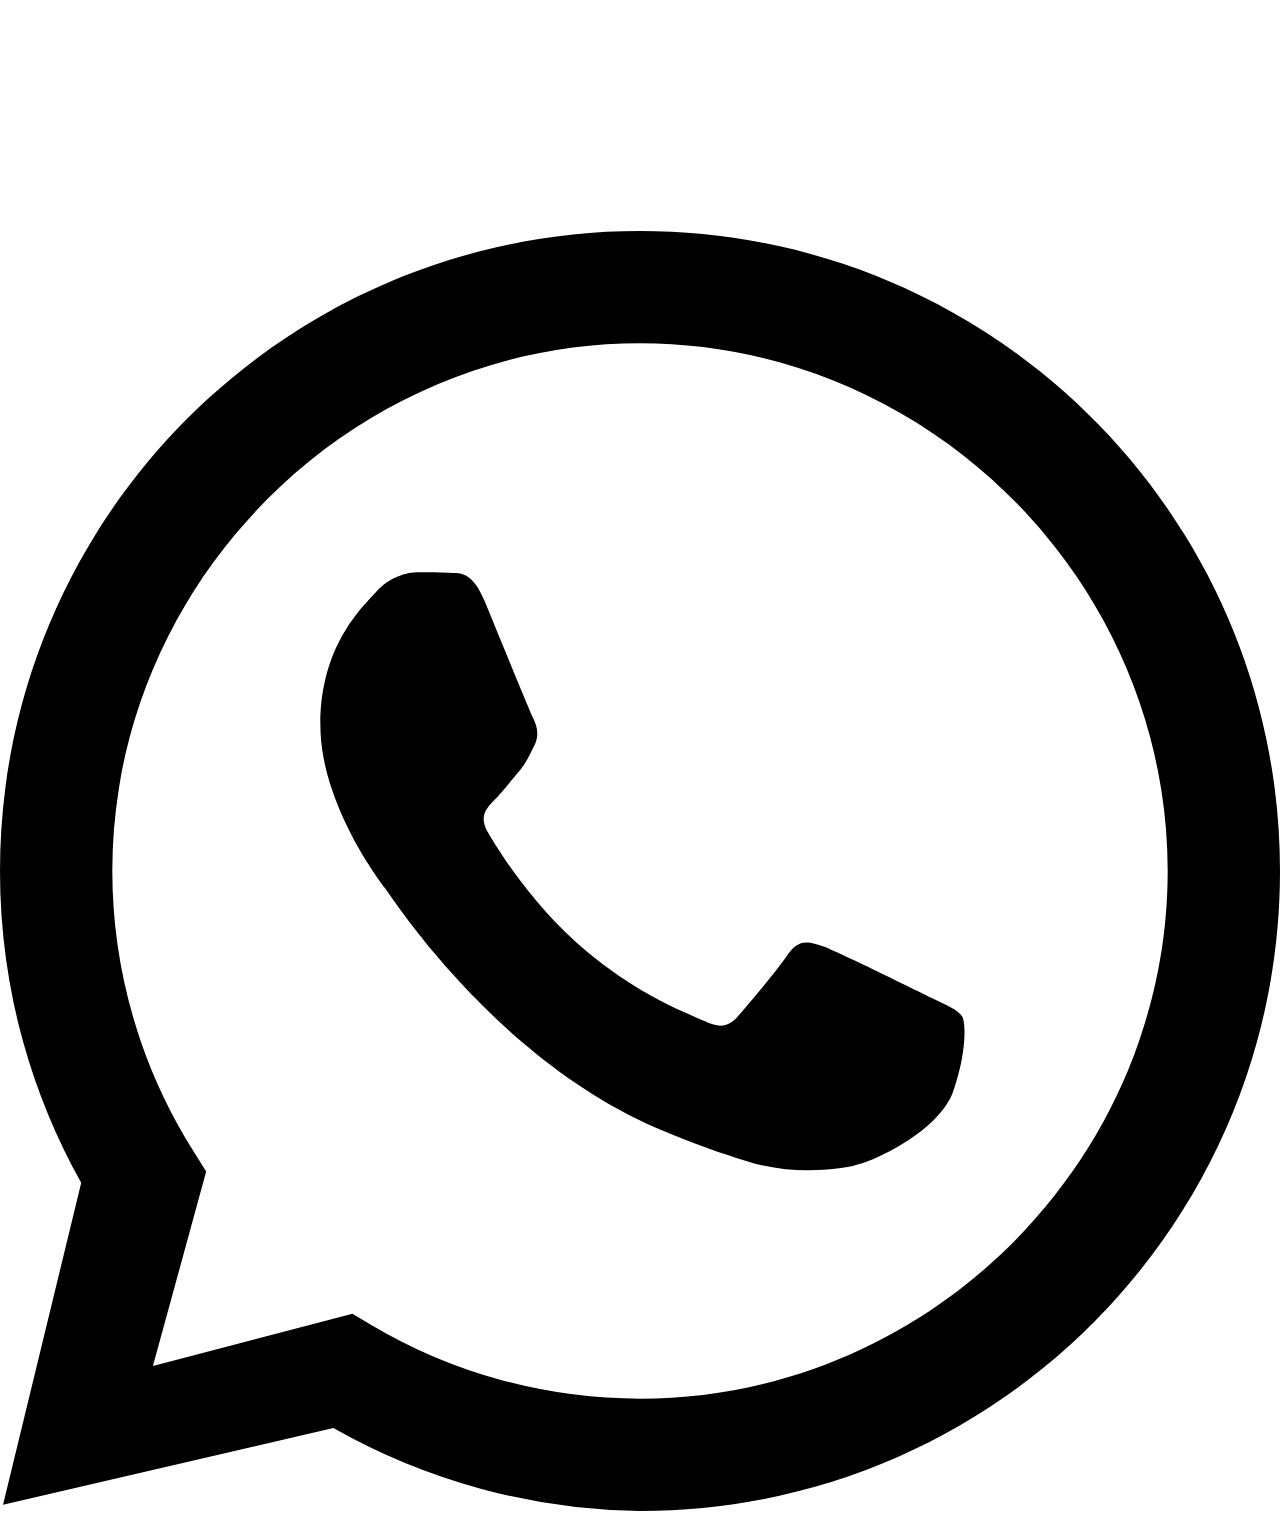
==== commit cc7727c4: "fin" ====
--- a/about.html
+++ b/about.html
@@ -40,55 +40,6 @@
       <a href="contact.html" style="color:var(--orange);margin-top:8px;">Get a Quote →</a>
     </div>
   </nav>
-
-  <!-- ============================================================
-       SCROLL PROGRESS TRAIN
-       Locomotive moves left-right as user scrolls the page.
-  ============================================================ -->
-  <div class="scroll-track" aria-hidden="true">
-    <div class="scroll-track__fill"    id="scrollFill"></div>
-    <div class="scroll-track__sleepers"></div>
-    <div class="scroll-track__rail"></div>
-    <div class="scroll-track__loco"    id="scrollLoco">
-      <svg viewBox="0 0 160 42" fill="none" xmlns="http://www.w3.org/2000/svg">
-        <rect x="2" y="14" width="120" height="18" rx="2" fill="#1a3458"/>
-        <path d="M82 14 L82 8 Q82 6 84 6 L108 6 Q112 6 114 9 L120 14 Z" fill="#142844"/>
-        <path d="M120 14 L128 14 L130 18 L120 32 Z" fill="#0c1a2e"/>
-        <rect x="128" y="14" width="8" height="18" rx="1" fill="#0c1a2e"/>
-        <rect x="86" y="8"  width="10" height="8" rx="1" fill="#e85d04" opacity="0.7"/>
-        <rect x="99" y="8"  width="10" height="8" rx="1" fill="#e85d04" opacity="0.5"/>
-        <rect x="20" y="17" width="14" height="8" rx="1" fill="#0c1a2e" opacity="0.8"/>
-        <rect x="38" y="17" width="14" height="8" rx="1" fill="#0c1a2e" opacity="0.8"/>
-        <rect x="56" y="17" width="14" height="8" rx="1" fill="#0c1a2e" opacity="0.8"/>
-        <rect x="2" y="26" width="126" height="3" rx="0" fill="#e85d04" opacity="0.85"/>
-        <rect x="4" y="30" width="122" height="4" rx="1" fill="#0a0e14"/>
-        <rect x="133" y="19" width="5" height="4" rx="1" fill="#e85d04" opacity="0.9"/>
-        <rect x="138" y="20" width="3" height="2" rx="0" fill="#e85d04"/>
-        <rect x="18" y="8"  width="5" height="7" rx="1" fill="#142844"/>
-        <rect x="16" y="6"  width="9" height="3" rx="1" fill="#0c1a2e"/>
-        <rect x="0"  y="22" width="4" height="4" rx="1" fill="#0a0e14"/>
-        <circle class="loco-wheel" cx="22"  cy="35" r="5.5" fill="#0a0e14" stroke="#e85d04" stroke-width="1.4"/>
-        <circle cx="22"  cy="35" r="2" fill="#1a3458"/>
-        <line x1="22" y1="29.5" x2="22" y2="40.5" stroke="#e85d04" stroke-width="0.8" opacity="0.6" class="loco-wheel" style="transform-origin:22px 35px"/>
-        <line x1="16.5" y1="35" x2="27.5" y2="35" stroke="#e85d04" stroke-width="0.8" opacity="0.6" class="loco-wheel" style="transform-origin:22px 35px"/>
-        <circle class="loco-wheel" cx="42"  cy="35" r="5.5" fill="#0a0e14" stroke="#e85d04" stroke-width="1.4"/>
-        <circle cx="42"  cy="35" r="2" fill="#1a3458"/>
-        <circle class="loco-wheel" cx="90"  cy="35" r="5.5" fill="#0a0e14" stroke="#e85d04" stroke-width="1.4"/>
-        <circle cx="90"  cy="35" r="2" fill="#1a3458"/>
-        <circle class="loco-wheel" cx="110" cy="35" r="5.5" fill="#0a0e14" stroke="#e85d04" stroke-width="1.4"/>
-        <circle cx="110" cy="35" r="2" fill="#1a3458"/>
-        <rect x="42" y="33" width="48" height="2" rx="1" fill="#e85d04" opacity="0.35"/>
-        <rect x="62" y="12" width="16" height="4" rx="1" fill="#0c1a2e" opacity="0.6"/>
-      </svg>
-      <span class="scroll-track__loco-light"></span>
-    </div>
-    <div class="scroll-track__dest">
-      <svg viewBox="0 0 24 24"><path d="M14.4 6L14 4H5v17h2v-7h5.6l.4 2h7V6z"/></svg>
-    </div>
-    <span class="scroll-track__label" id="scrollLabel">0%</span>
-  </div>
-
-
 
   <!-- ============================================================
        PAGE HERO
@@ -465,5 +416,17 @@
     </div>
   </div>
 
+
+  <!-- WhatsApp Floating Button -->
+  <a
+    href="https://wa.me/923222800054?text=Hi%2C%20I%27d%20like%20to%20enquire%20about%20freight%20services."
+    class="whatsapp-float"
+    target="_blank"
+    rel="noopener noreferrer"
+    aria-label="Chat on WhatsApp"
+  >
+    <svg viewBox="0 0 24 24"><path d="M17.472 14.382c-.297-.149-1.758-.867-2.03-.967-.273-.099-.471-.148-.67.15-.197.297-.767.966-.94 1.164-.173.199-.347.223-.644.075-.297-.15-1.255-.463-2.39-1.475-.883-.788-1.48-1.761-1.653-2.059-.173-.297-.018-.458.13-.606.134-.133.298-.347.446-.52.149-.174.198-.298.298-.497.099-.198.05-.371-.025-.52-.075-.149-.669-1.612-.916-2.207-.242-.579-.487-.5-.669-.51-.173-.008-.371-.01-.57-.01-.198 0-.52.074-.792.372-.272.297-1.04 1.016-1.04 2.479 0 1.462 1.065 2.875 1.213 3.074.149.198 2.096 3.2 5.077 4.487.709.306 1.262.489 1.694.625.712.227 1.36.195 1.871.118.571-.085 1.758-.719 2.006-1.413.248-.694.248-1.289.173-1.413-.074-.124-.272-.198-.57-.347z"/><path d="M12 0C5.373 0 0 5.373 0 12c0 2.122.554 4.118 1.523 5.847L.057 23.882l6.194-1.438A11.934 11.934 0 0012 24c6.627 0 12-5.373 12-12S18.627 0 12 0zm0 21.894a9.878 9.878 0 01-5.031-1.378l-.361-.214-3.741.981.999-3.648-.235-.374A9.855 9.855 0 012.106 12C2.106 6.58 6.58 2.106 12 2.106S21.894 6.58 21.894 12 17.42 21.894 12 21.894z"/></svg>
+  </a>
+
 </body>
 </html>
--- a/css/global.css
+++ b/css/global.css
@@ -819,197 +819,6 @@
 }
 
 
-/* ============================================================
-   SCROLL TRAIN PROGRESS BAR
-   A thin track strip below the navbar.
-   The locomotive moves left→right as the user scrolls.
-   ============================================================ */
-
-.scroll-track {
-  position: sticky;
-  top: var(--nav-height);
-  z-index: 999;
-  width: 100%;
-  height: 48px;
-  background: var(--black);
-  border-bottom: 1px solid rgba(255,255,255,0.06);
-  overflow: hidden;
-  flex-shrink: 0;
-}
-
-/* Orange filled progress bar — grows as you scroll */
-.scroll-track__fill {
-  position: absolute;
-  top: 0;
-  left: 0;
-  height: 100%;
-  width: 0%;
-  background: linear-gradient(
-    to right,
-    rgba(232,93,4,0.18),
-    rgba(232,93,4,0.08)
-  );
-  transition: width 0.1s linear;
-  pointer-events: none;
-}
-
-/* The rail line — two thin horizontal lines like actual tracks */
-.scroll-track__rail {
-  position: absolute;
-  top: 50%;
-  left: 0;
-  right: 0;
-  transform: translateY(-50%);
-  pointer-events: none;
-}
-
-/* Top rail line */
-.scroll-track__rail::before {
-  content: '';
-  position: absolute;
-  top: -5px;
-  left: 0;
-  right: 0;
-  height: 2px;
-  background: rgba(255,255,255,0.1);
-}
-
-/* Bottom rail line */
-.scroll-track__rail::after {
-  content: '';
-  position: absolute;
-  top: 5px;
-  left: 0;
-  right: 0;
-  height: 2px;
-  background: rgba(255,255,255,0.1);
-}
-
-/* Sleeper ties — repeating vertical dashes */
-.scroll-track__sleepers {
-  position: absolute;
-  top: 50%;
-  left: 0;
-  right: 0;
-  transform: translateY(-50%);
-  height: 14px;
-  background-image: repeating-linear-gradient(
-    to right,
-    transparent,
-    transparent 18px,
-    rgba(255,255,255,0.06) 18px,
-    rgba(255,255,255,0.06) 22px
-  );
-  pointer-events: none;
-}
-
-/* The locomotive — absolutely positioned, moves via JS */
-.scroll-track__loco {
-  position: absolute;
-  top: 50%;
-  left: 0;
-  transform: translateY(-50%);
-  transition: left 0.12s linear;
-  pointer-events: none;
-  display: flex;
-  align-items: center;
-  gap: 0;
-}
-
-/* Smoke puff that appears above the chimney */
-.scroll-track__loco::before {
-  content: '';
-  position: absolute;
-  top: -6px;
-  left: 18px;
-  width: 6px;
-  height: 6px;
-  border-radius: 50%;
-  background: rgba(255,255,255,0.15);
-  animation: smokePuff 2s ease-in-out infinite;
-}
-
-@keyframes smokePuff {
-  0%   { opacity: 0.7; transform: scale(1) translateY(0); }
-  100% { opacity: 0;   transform: scale(2.5) translateY(-10px); }
-}
-
-/* The SVG locomotive itself */
-.scroll-track__loco svg {
-  height: 32px;
-  width: auto;
-  display: block;
-  filter: drop-shadow(0 2px 6px rgba(232,93,4,0.4));
-}
-
-/* Orange glow dot at front of train */
-.scroll-track__loco-light {
-  width: 4px;
-  height: 4px;
-  border-radius: 50%;
-  background: var(--orange);
-  box-shadow: 0 0 6px 2px rgba(232,93,4,0.7);
-  position: absolute;
-  right: -2px;
-  top: 50%;
-  transform: translateY(-50%);
-  animation: headlight 1.8s ease-in-out infinite alternate;
-}
-
-@keyframes headlight {
-  from { opacity: 0.7; box-shadow: 0 0 6px 2px rgba(232,93,4,0.5); }
-  to   { opacity: 1;   box-shadow: 0 0 10px 4px rgba(232,93,4,0.9); }
-}
-
-/* Wheel rotation animation */
-.loco-wheel {
-  animation: wheelSpin 0.4s linear infinite;
-  transform-origin: center;
-}
-
-@keyframes wheelSpin {
-  from { transform: rotate(0deg); }
-  to   { transform: rotate(360deg); }
-}
-
-/* Progress percentage label (right side) */
-.scroll-track__label {
-  position: absolute;
-  right: 16px;
-  top: 50%;
-  transform: translateY(-50%);
-  font-family: var(--font-heading);
-  font-size: 0.65rem;
-  font-weight: 600;
-  letter-spacing: 2px;
-  text-transform: uppercase;
-  color: rgba(255,255,255,0.25);
-  pointer-events: none;
-  user-select: none;
-}
-
-/* Destination marker on the far right */
-.scroll-track__dest {
-  position: absolute;
-  right: 48px;
-  top: 50%;
-  transform: translateY(-50%);
-  display: flex;
-  align-items: center;
-  gap: 6px;
-  pointer-events: none;
-}
-
-.scroll-track__dest svg {
-  width: 12px;
-  height: 12px;
-  fill: rgba(232,93,4,0.4);
-}
-
-/* Hide on very small screens */
-@media (max-width: 480px) {
-  .scroll-track { height: 36px; }
-  .scroll-track__loco svg { height: 24px; }
 }
 
 
